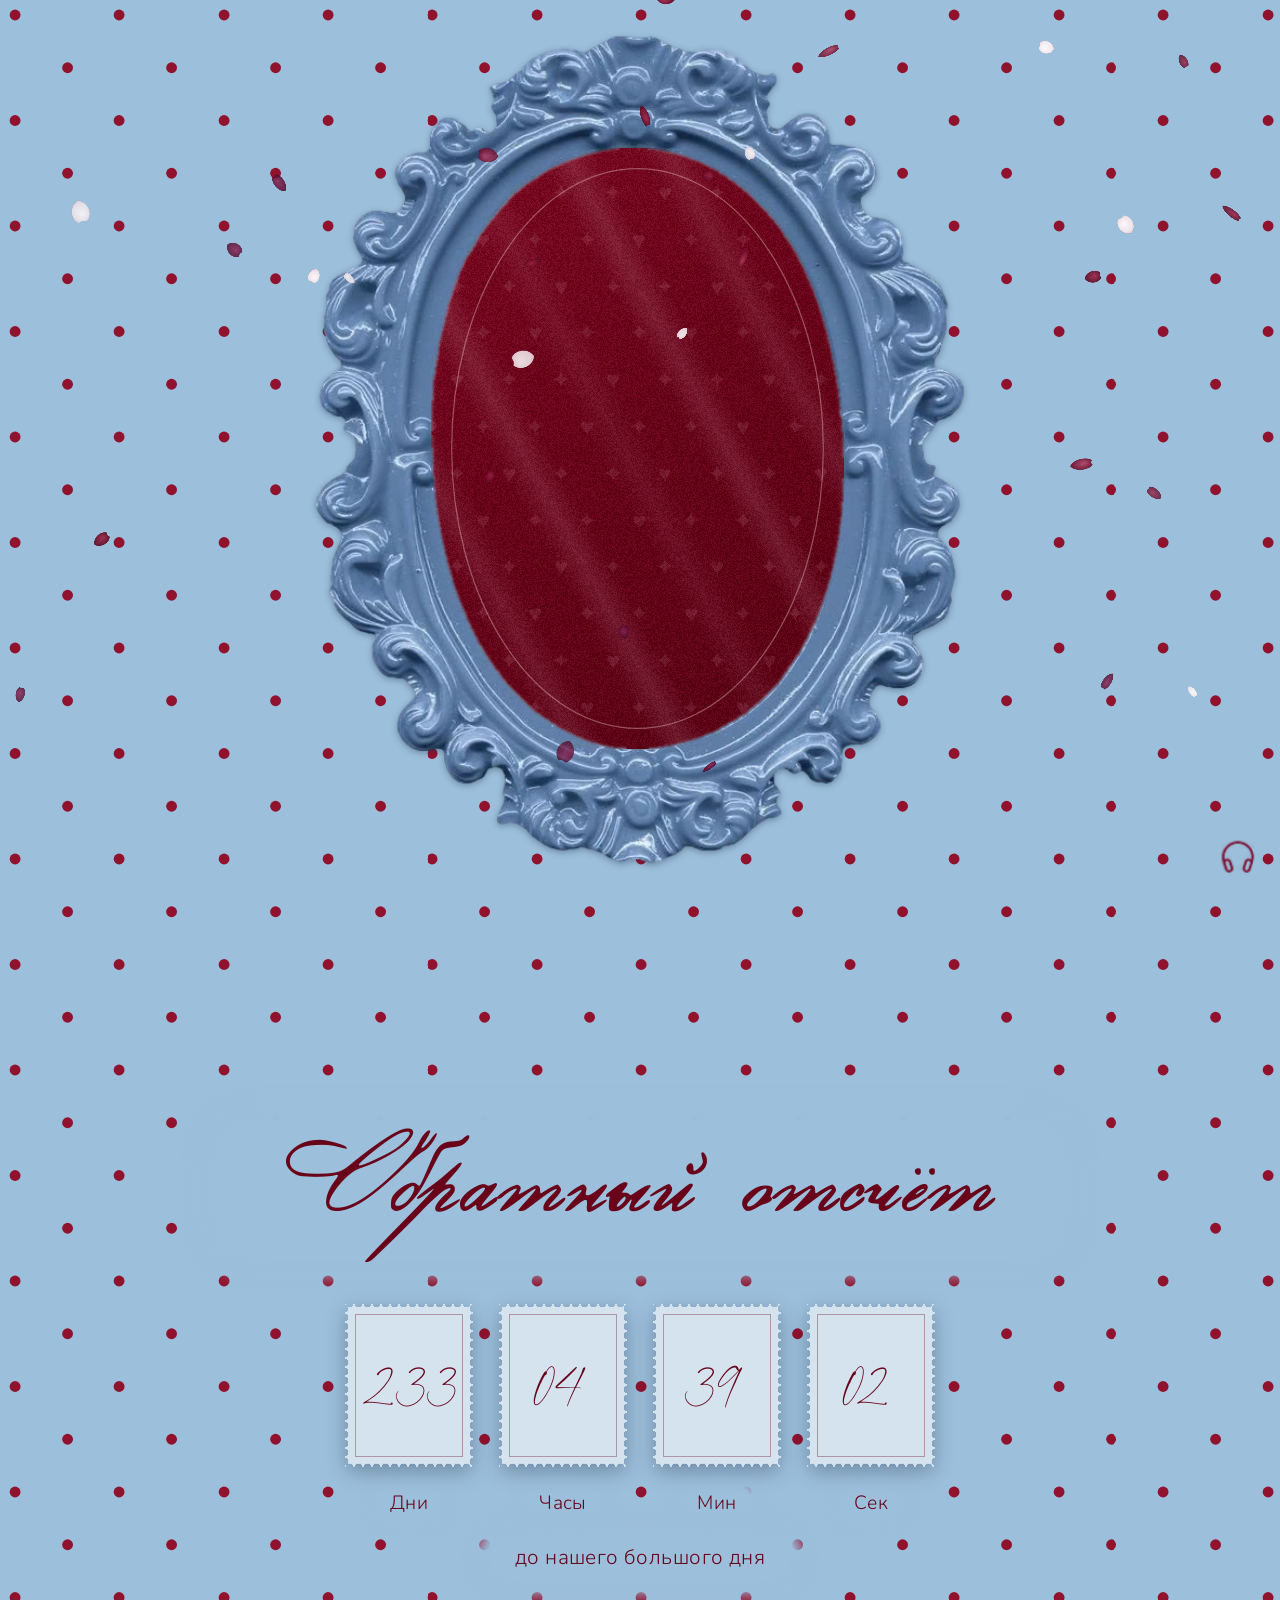
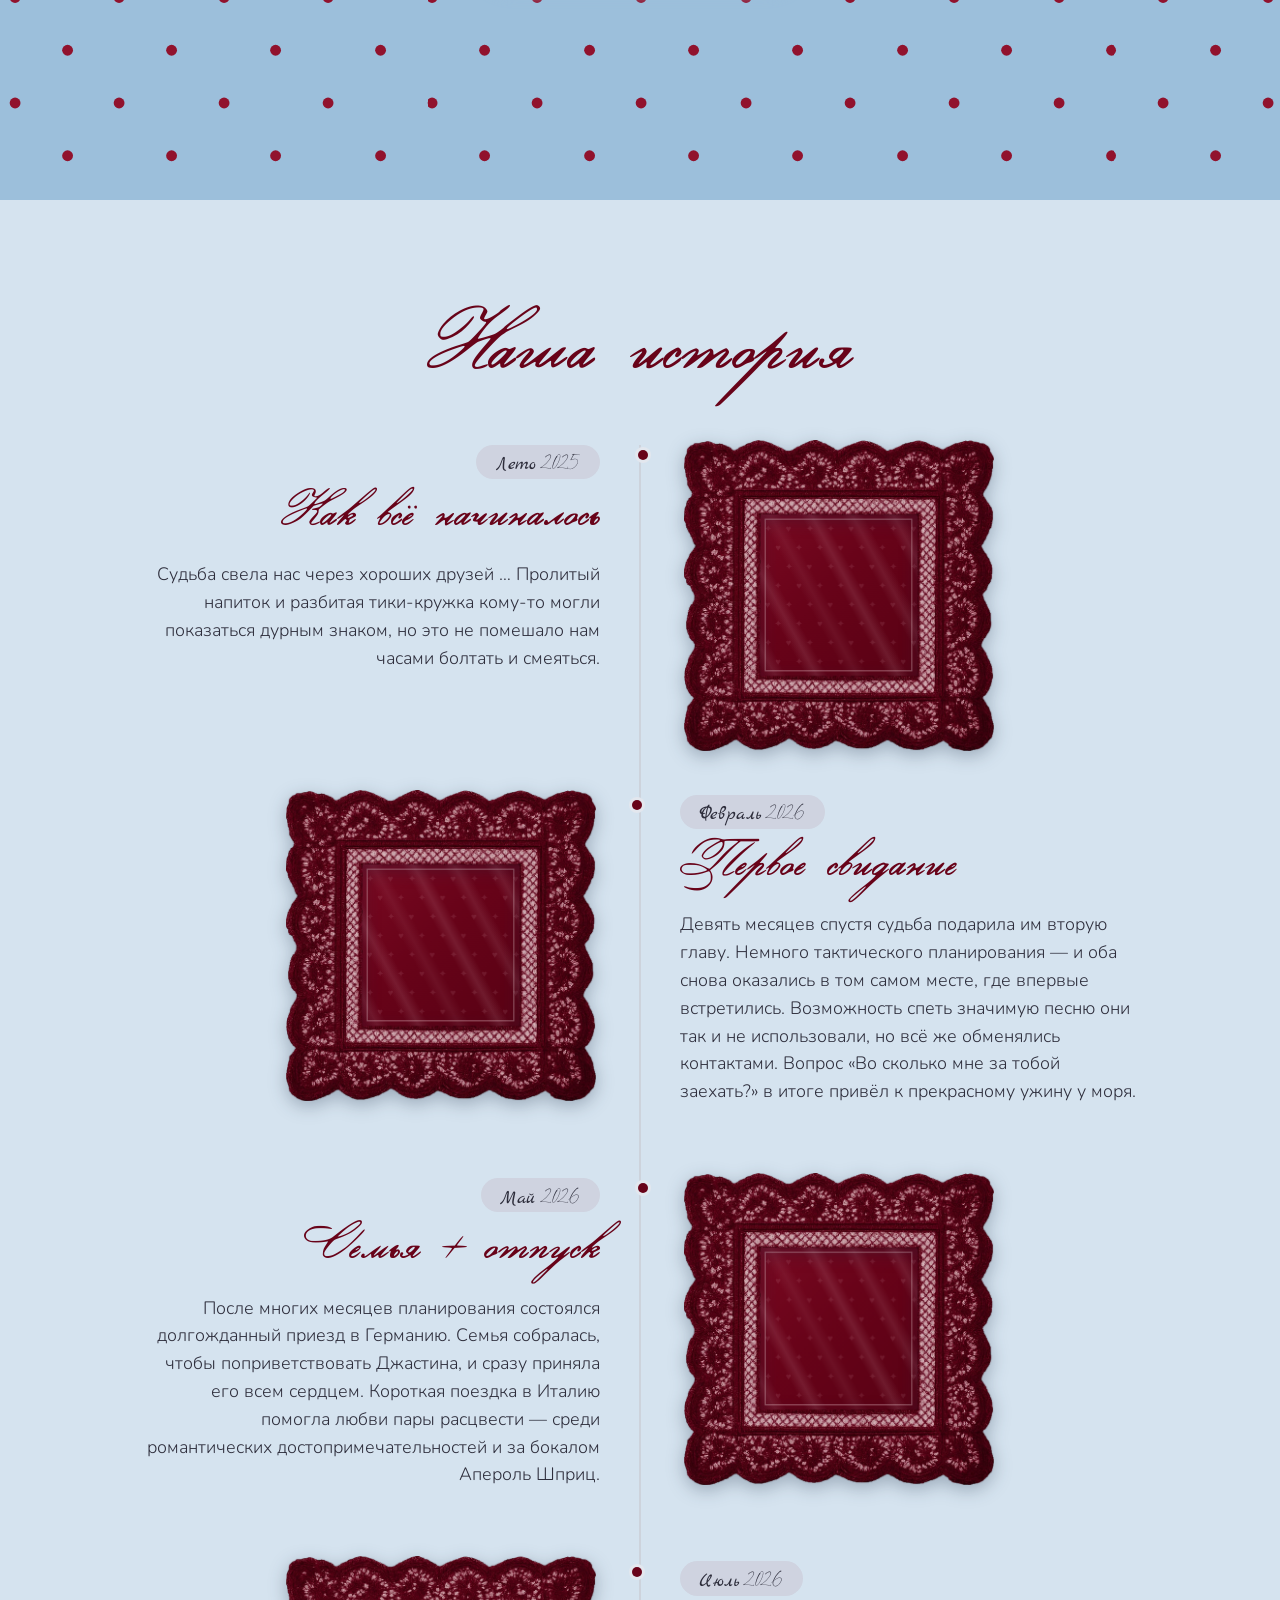
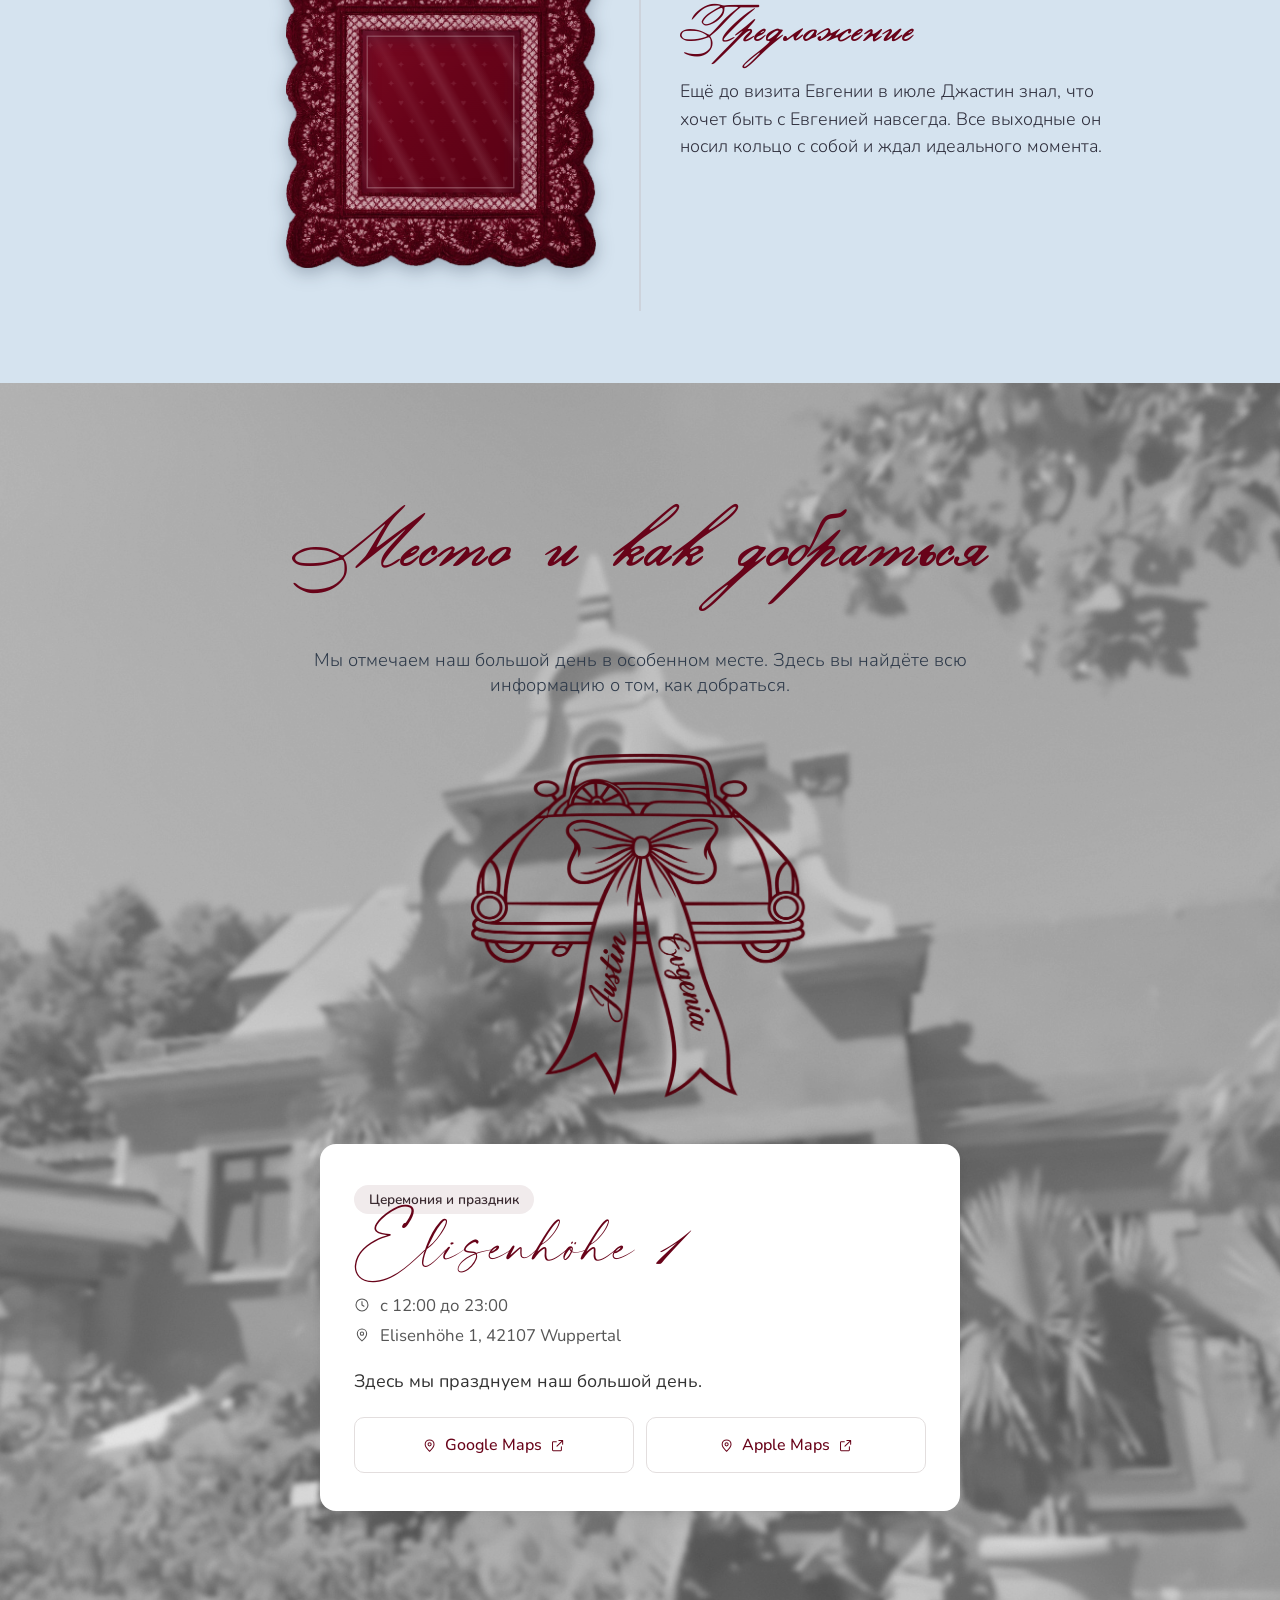
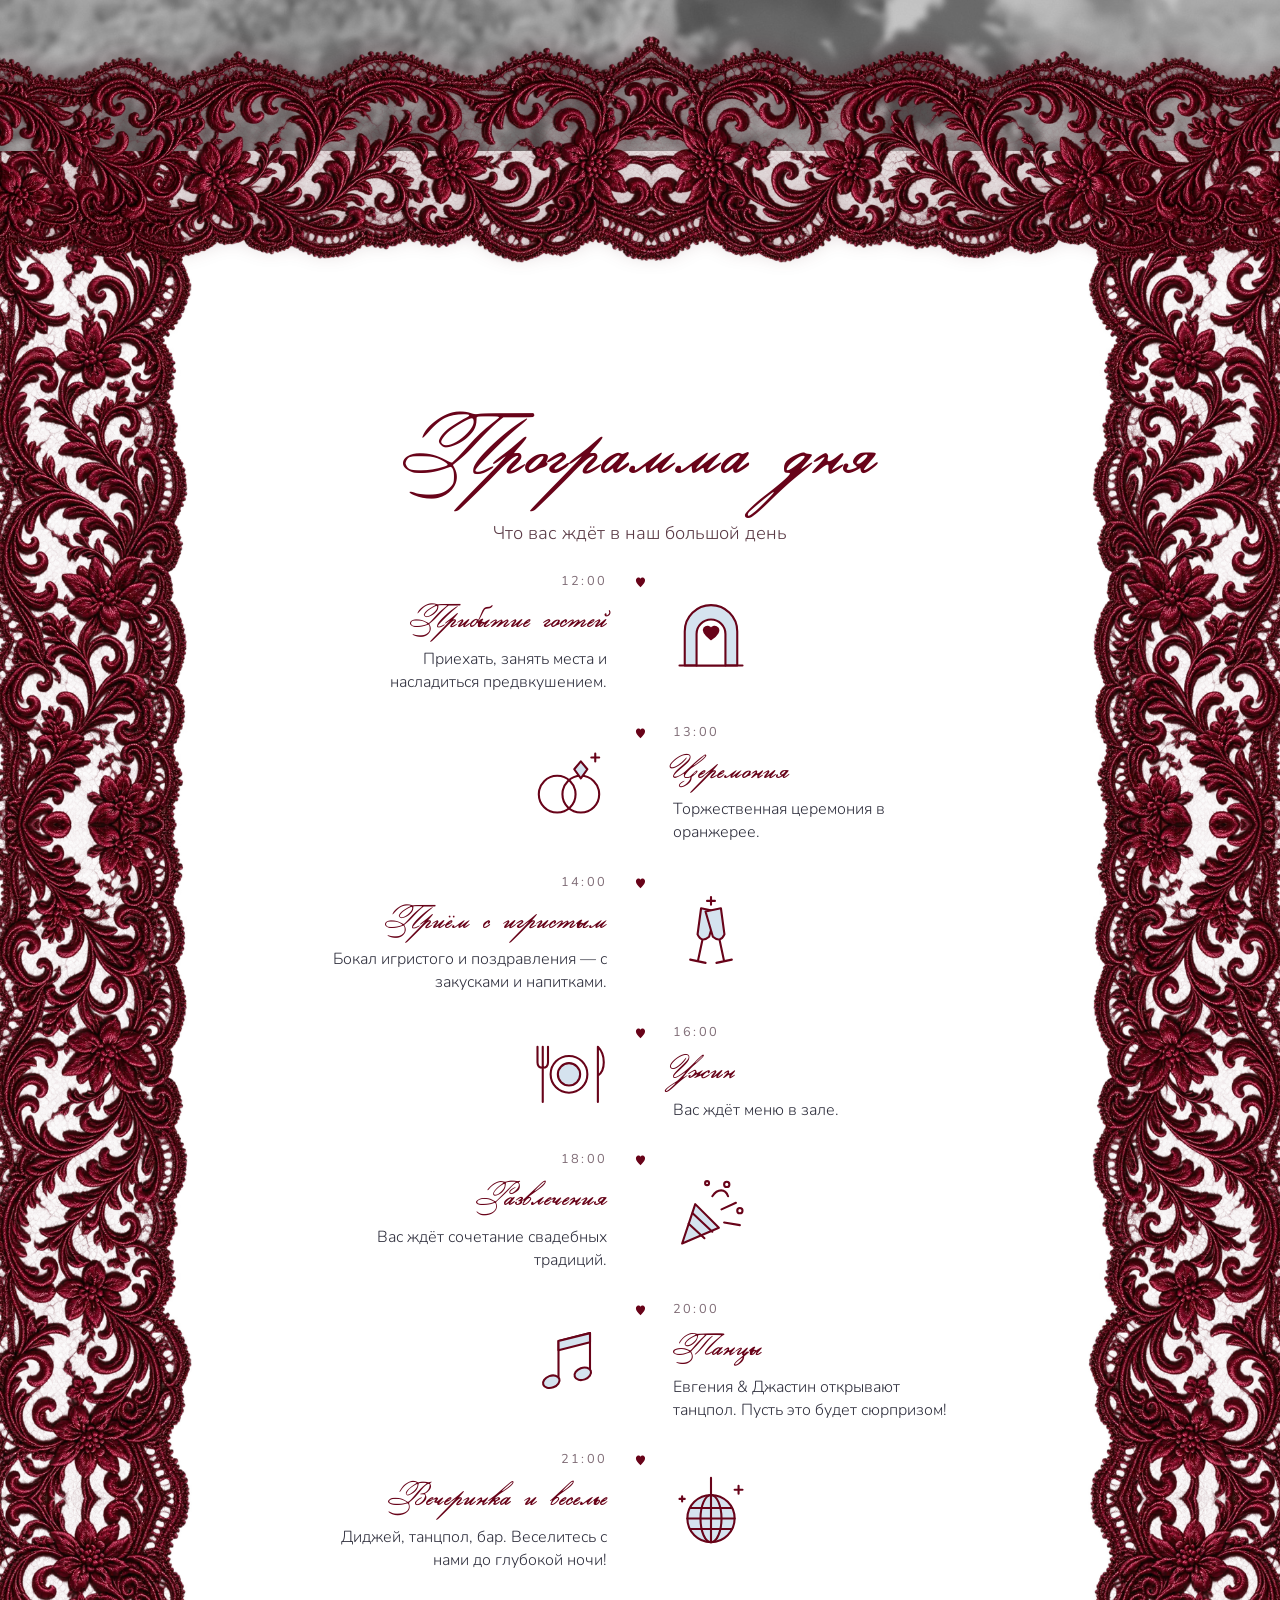
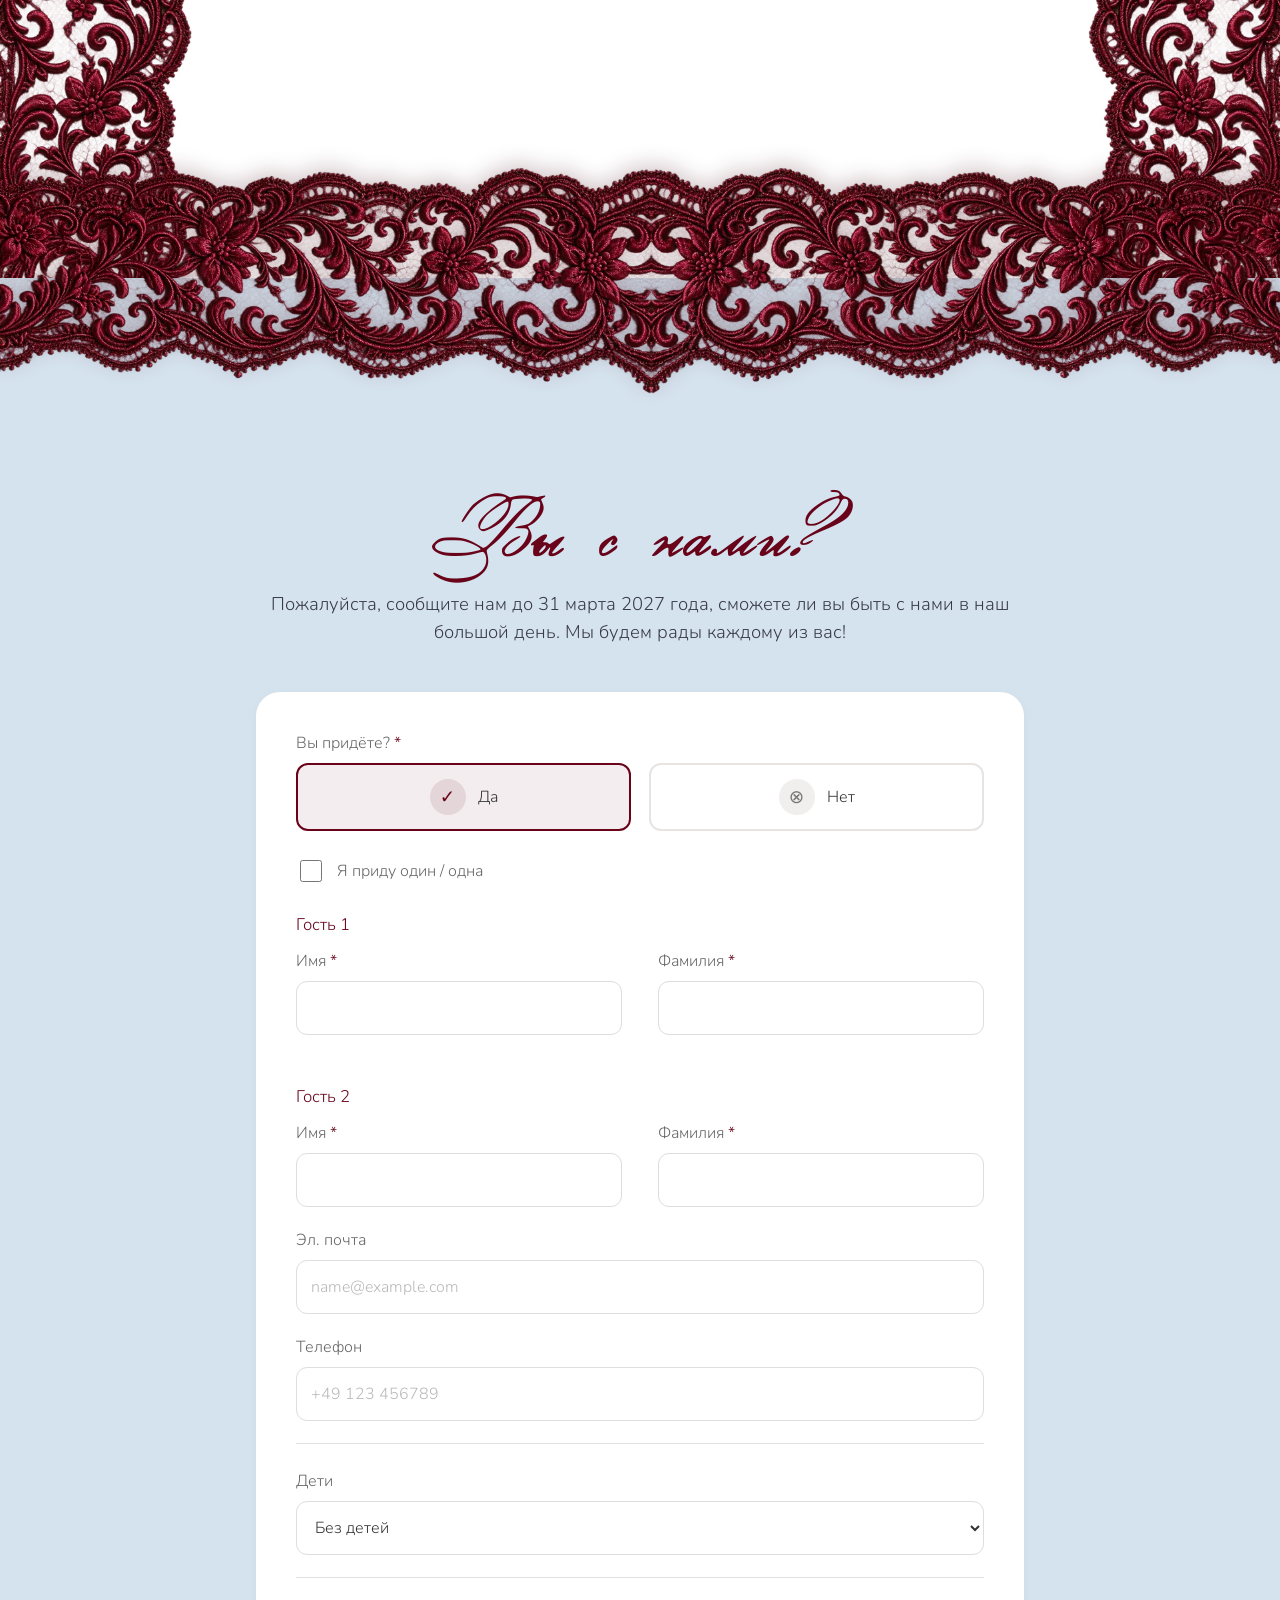
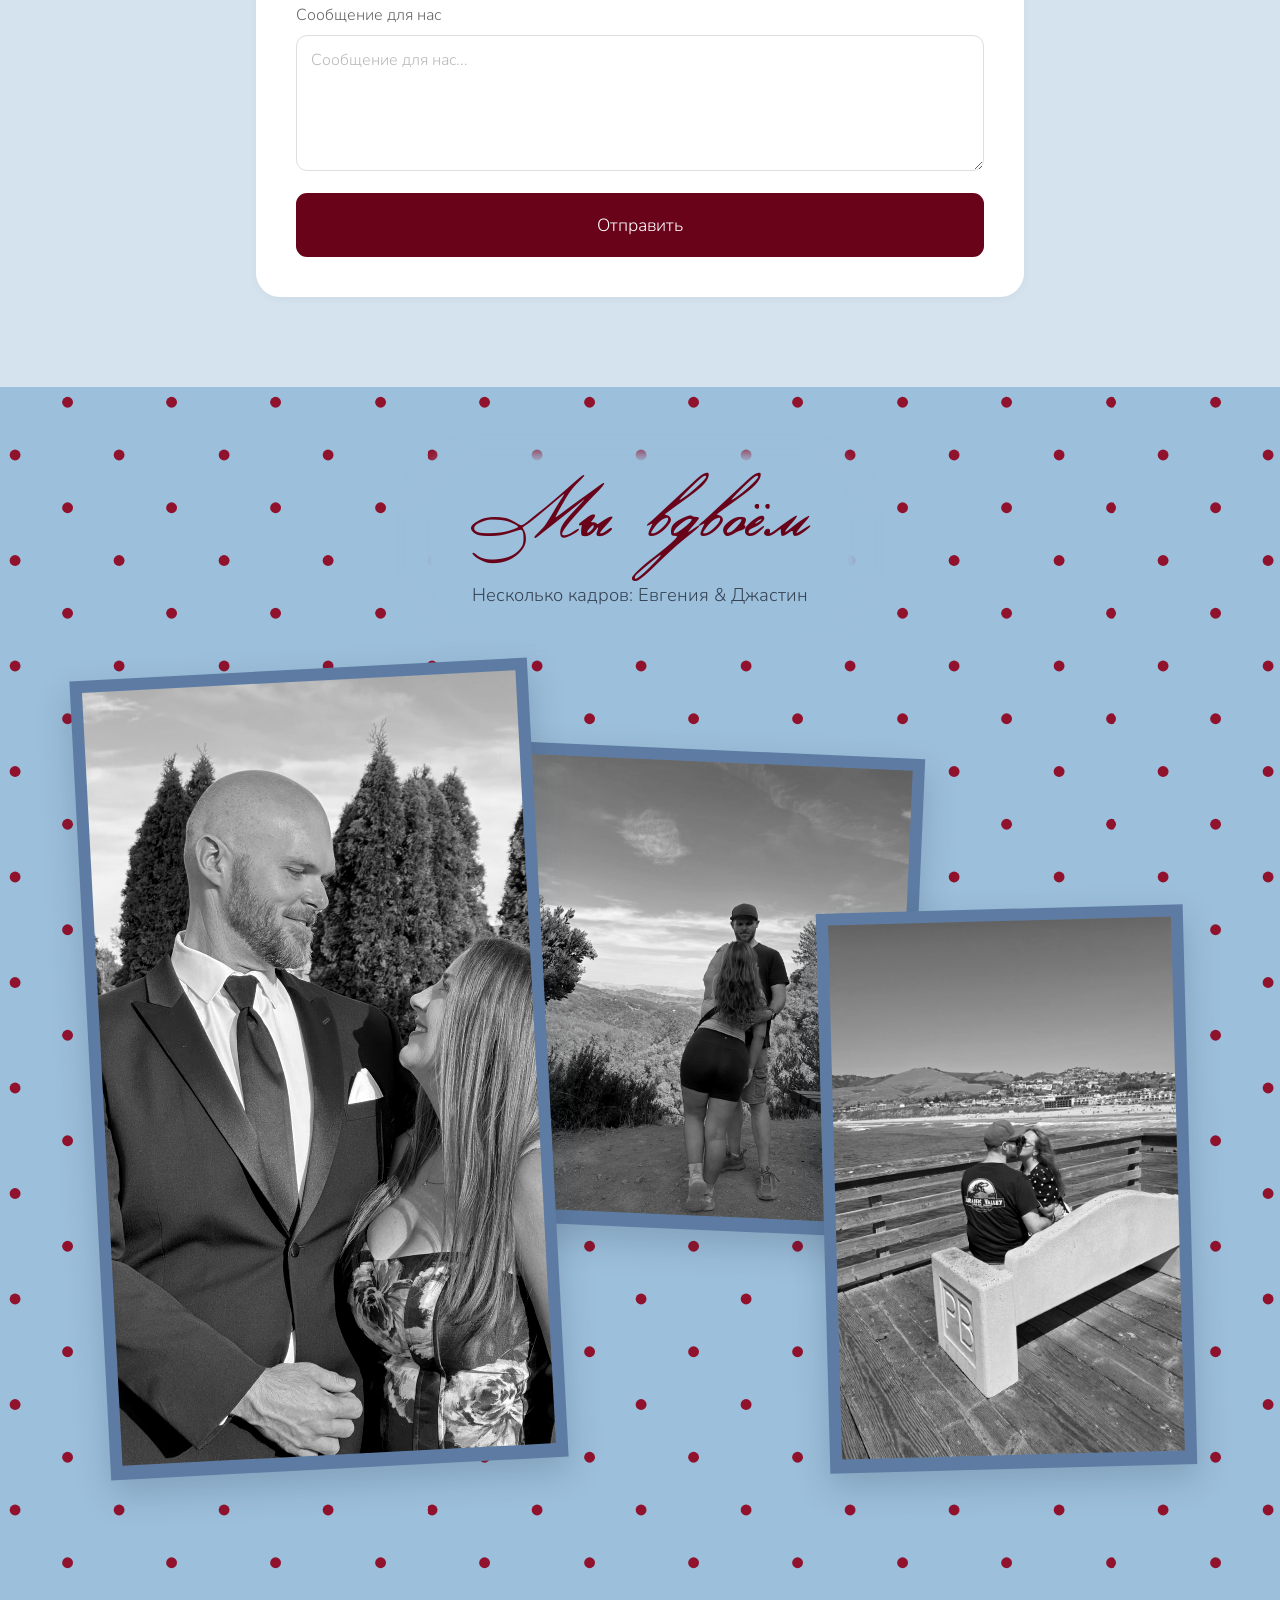
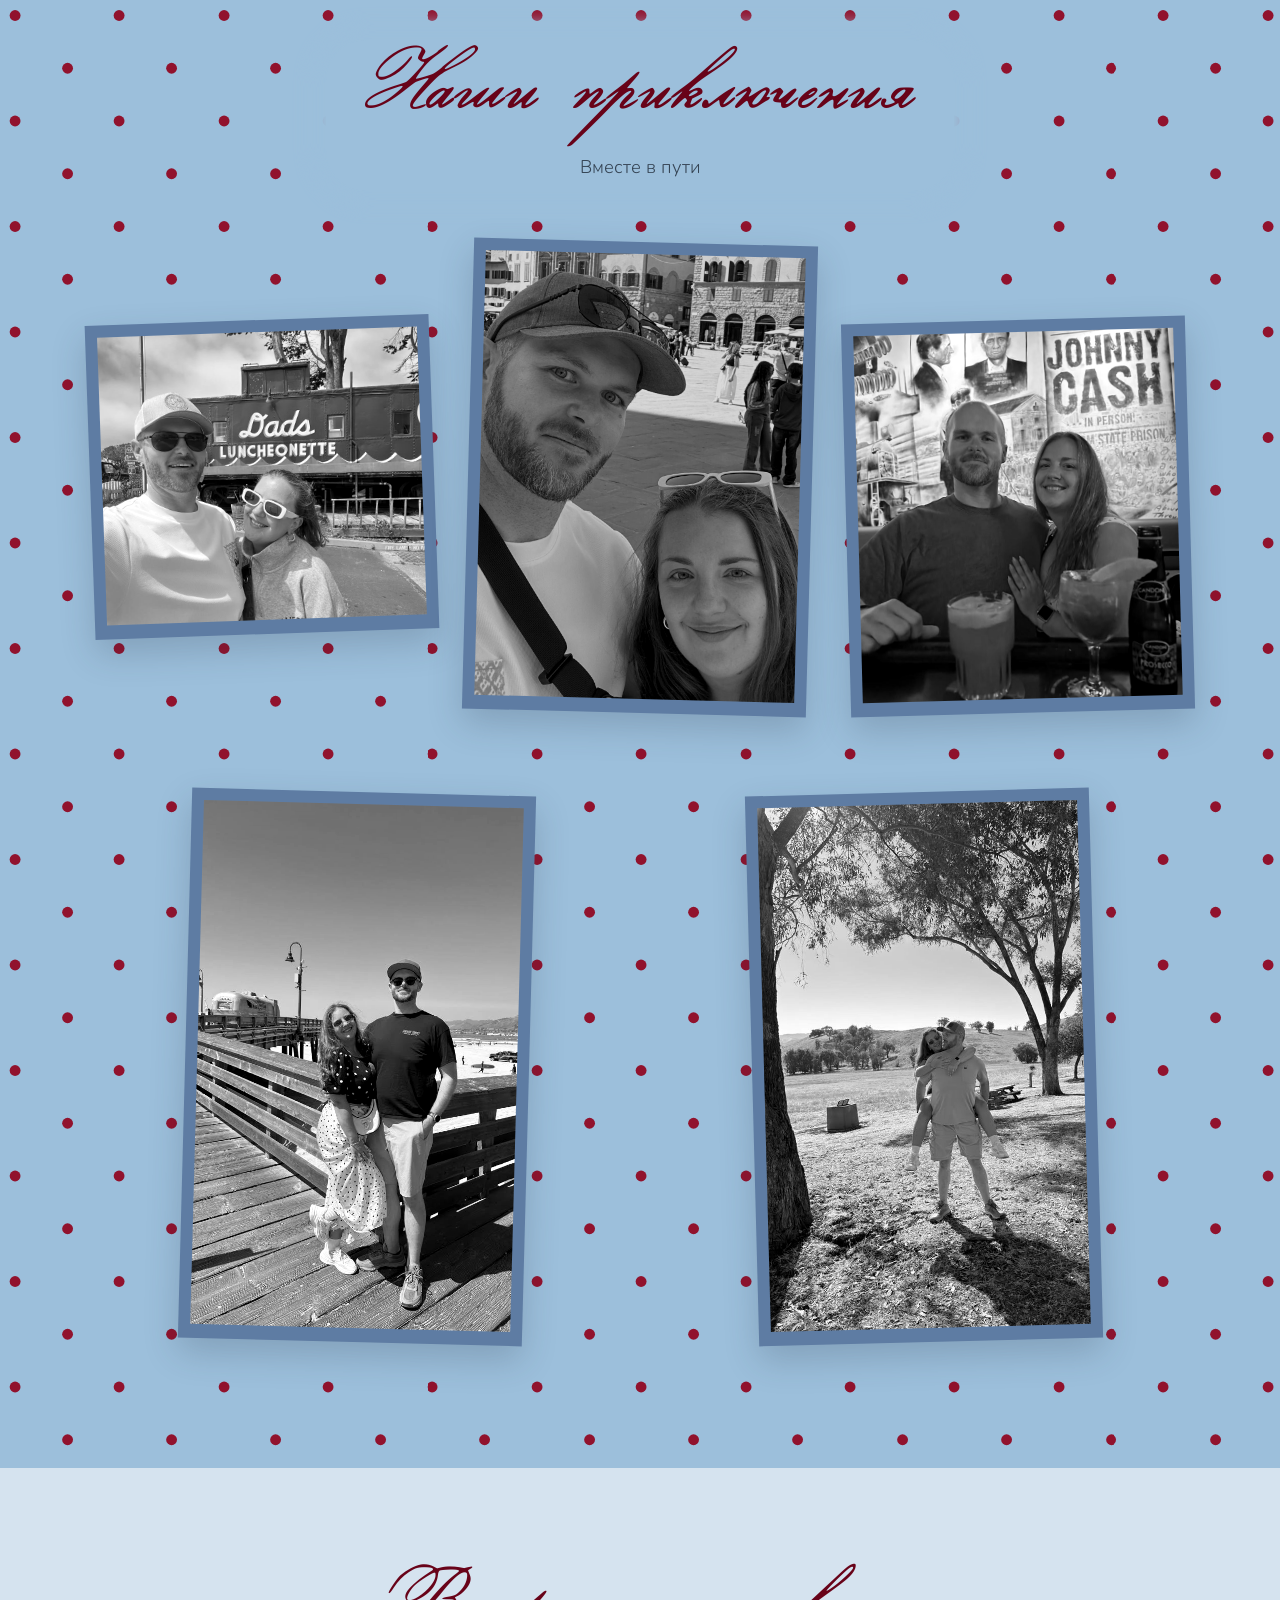
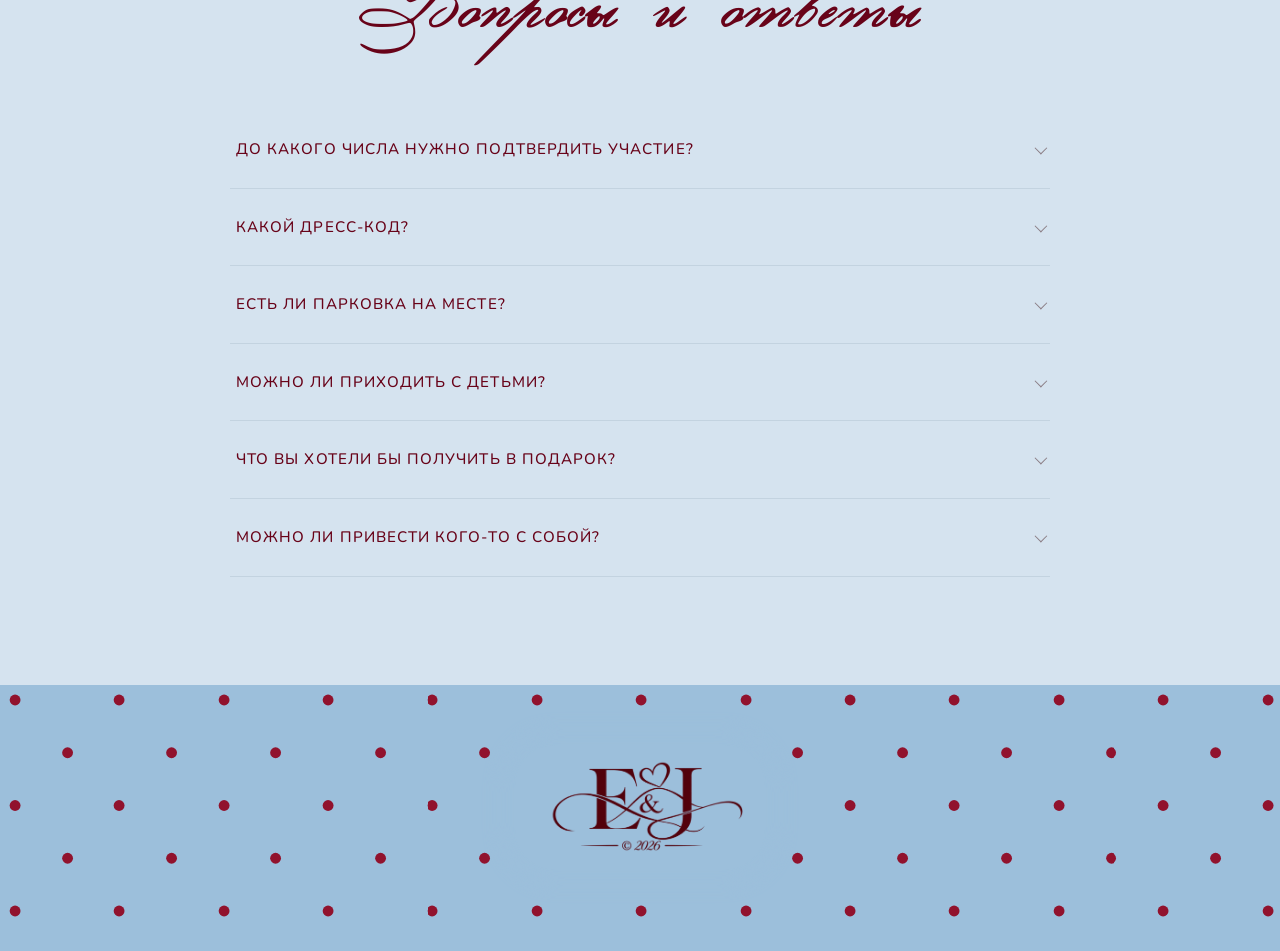
==== index.html @ bf23b2b7 "Add files via upload" ====
<!DOCTYPE html><html lang="ru" translate="no" class="notranslate"><head><meta charset="utf-8">
<meta name="google" content="notranslate"><meta name="viewport" content="width=device-width, initial-scale=1, viewport-fit=cover"><title>Евгения &amp; Джастин – Мы говорим «Да»!</title>

<style>
:root{--img:url(./assets/images/img-01.jpg);--pic:url(./assets/images/img-02.jpg);--wine:#680319;--ink:#6b3a4a;--bg:#f6edf0;color-scheme:light;box-sizing:border-box;padding-top:env(safe-area-inset-top,0px);padding-bottom:env(safe-area-inset-bottom,0px)}
html{scroll-behavior:smooth;scroll-padding-top:env(safe-area-inset-top,0px)}
*{box-sizing:border-box}body{margin:0;background:var(--bg);color:var(--ink);font-family:Nunito,system-ui,sans-serif;overflow-x:hidden}
body.lock{overflow:hidden}.script{font-family:"Marck Script",cursive;color:var(--wine)}
.hero{container-type:inline-size;--u:calc(100cqw/745);position:relative;width:100%;aspect-ratio:745/420;overflow:hidden;background:linear-gradient(rgba(244,232,237,.5),rgba(244,232,237,.5)),var(--pic) 0 0/100% 100%}
.stage2{position:absolute;inset:0}
.t{position:absolute;left:calc(47*var(--u));margin:0;line-height:1;white-space:nowrap;opacity:0;translate:0 12px;transition:opacity 1s var(--d,0s),translate 1s var(--d,0s)}
body.go .t{opacity:1;translate:0}
.e{top:calc(74.5*var(--u));font-size:calc(9*var(--u));letter-spacing:.2em;font-weight:500;color:#9b4a63}
.n{top:calc(97*var(--u));font:400 calc(39*var(--u))/1 "Marck Script",cursive;color:var(--wine)}
.g{top:calc(153*var(--u));font-size:calc(16*var(--u));font-weight:400;color:#7a5560}
.c{left:calc(39*var(--u));top:calc(200*var(--u));display:grid;grid-template-columns:repeat(3,calc(86*var(--u)));text-align:center}
.c b{display:block;font-size:calc(20*var(--u));font-weight:700;color:#680319}
.c small{display:block;margin-top:calc(4.5*var(--u));font-size:calc(6.2*var(--u));letter-spacing:.15em;text-transform:uppercase;color:#9a8088}
.dt{top:calc(257*var(--u));font-size:calc(12.5*var(--u));font-weight:500;color:#680319}
.v{top:calc(279.5*var(--u));font-size:calc(11*var(--u));font-weight:400;color:#8f7380}
.b{top:calc(310*var(--u));width:calc(133*var(--u));height:calc(38*var(--u));display:flex;align-items:center;justify-content:center;border:calc(1.3*var(--u)) solid var(--wine);border-radius:calc(6*var(--u));font-size:calc(11.5*var(--u));font-weight:500;color:var(--wine);text-decoration:none}.b:hover{background:var(--wine);color:#fff}
section{padding:12vh 7vw;text-align:center}section h2{font-size:2.6rem;margin:0 0 2rem}
.cards{display:grid;grid-template-columns:repeat(auto-fit,minmax(220px,1fr));gap:1.4rem;max-width:900px;margin:0 auto}
.card{background:#fff;border-radius:16px;padding:2rem 1.2rem;box-shadow:0 8px 30px rgba(104,3,25,.08)}.card small{letter-spacing:.2em;text-transform:uppercase;font-size:.7rem;color:var(--wine)}.card p{margin:.6em 0 0;font-size:1.25rem}.card a{color:var(--wine);font-size:.9rem}
.rv{opacity:1;translate:0 0;transition:opacity .6s ease,translate .6s ease}.rv.in{opacity:1;translate:0 0}
footer{padding:6vh 5vw;text-align:center;font-size:2rem}
@media(max-width:600px){.hero{container-type:normal;aspect-ratio:auto;background:var(--bg);min-height:100dvh;padding-top:46dvh}.hero::before{content:"";position:absolute;top:0;left:0;right:0;height:46dvh;background:linear-gradient(rgba(244,232,237,.5),rgba(244,232,237,.5)),var(--pic) 62% center/cover}
.stage2{position:relative;inset:auto;padding:3vh 7vw 8vh}.t{position:static;white-space:normal;margin:0 0 .7em}
.e{font-size:.75rem}.n{font-size:3rem}.g{font-size:1.2rem}.c{display:grid;grid-template-columns:repeat(3,5.5rem);margin:1.2rem 0 1.4rem}.c b{font-size:1.9rem}.c small{font-size:.6rem;margin-top:.3rem}
.dt{font-size:1.05rem}.v{font-size:.95rem}.b{display:inline-flex;width:auto;height:auto;padding:.9em 2.4em;font-size:1rem;margin-top:.8rem;border-width:1.5px;border-radius:8px}}
.story{background:#d5e3ef;padding:12vh 6vw 8vh;text-align:center}.story h2{font:400 clamp(2.6rem,5vw,3.6rem)/1.1 "Marck Script",cursive;color:var(--wine);margin:0}
.sub2{font-size:1.15rem;font-weight:300;margin:.8rem 0 4.5rem;color:#3a3a4a}
.tl{position:relative;max-width:1000px;margin:0 auto}.tl::before{content:"";position:absolute;left:50%;top:0;bottom:0;width:2px;background:#cdd3dc;translate:-50% 0}
.it{position:relative;width:50%;padding:0 40px 4.5rem 0;text-align:right}.it.r{margin-left:50%;padding:0 0 4.5rem 40px;text-align:left}
.it::after{content:"";position:absolute;top:.35rem;right:-8px;width:10px;height:10px;border-radius:50%;background:#680319;box-shadow:0 0 0 3px #e3e7ee}.it.r::after{right:auto;left:-8px}
.pill{display:inline-block;background:#cfd3e0;border-radius:99px;padding:.35em 1em;font-size:.75rem;font-weight:500;color:#2c2c3a}
.it h3{font:400 2.1rem/1.1 "Marck Script",cursive;color:var(--wine);margin:.6rem 0 .5rem}.it p{margin:0;font-size:1.12rem;font-weight:300;line-height:1.55;color:#2e2e3c}
footer{background:#d5e3ef;padding-top:2vh}
@media(max-width:700px){.tl::before{left:12px}.it,.it.r{width:100%;margin-left:0;padding:0 0 3rem 44px;text-align:left}.it::after,.it.r::after{left:7px;right:auto}}
.loc{background:#fff;position:relative;isolation:isolate;overflow:hidden;padding:12vh 6vw 10vh;text-align:center}.loc::before{content:"";position:absolute;inset:0;z-index:-1;background:url(./assets/images/img-03.jpg) center/cover no-repeat;opacity:.7;pointer-events:none}.loc h2{font:400 clamp(2.6rem,5vw,3.6rem)/1.1 "Marck Script",cursive;color:var(--wine);margin:0}
.sub3{font-size:1.15rem;font-weight:300;margin:.8rem auto 3.5rem;color:#2e3a4a;max-width:760px}
.lcard{max-width:640px;margin:0 auto;background:#fff;border-radius:16px;padding:34px 34px 56px;text-align:left;box-shadow:0 2px 10px rgba(0,0,0,.06)}.lcard img{display:block;width:100%;height:auto}
.lin{padding:0 30px}.tag{display:inline-block;margin-top:1.8rem;background:#f1ebec;border-radius:99px;padding:.4em 1.1em;font-size:.85rem;font-weight:600;color:#3a2a30}
.lcard h3{font:400 2.6rem/1.1 "Marck Script",cursive;color:var(--wine);margin:.8rem 0 1rem}
.row{display:flex;align-items:center;gap:.6rem;margin:.45rem 0;font-size:1.05rem;font-weight:400;color:#555}.lcard svg{width:.95em;height:.95em;flex:none;fill:none;stroke:currentColor;stroke-width:1.6;stroke-linecap:round;stroke-linejoin:round}
.desc{font-size:1.12rem;margin:1.4rem 0;color:#333}.dress{background:#eeecec;border-radius:10px;padding:1rem 1.2rem;font-size:1.05rem;color:#444}.dress b{color:#222}
.route{display:flex;align-items:center;justify-content:center;gap:.7rem;margin-top:1.5rem;padding:1.1rem;border:1px solid #e3dede;border-radius:10px;color:#680319;font-weight:500;font-size:1.1rem;text-decoration:none}.route:hover{background:#faf5f7}
footer{background:#93b8d9!important}
@media(max-width:600px){.lcard{padding:18px 18px 34px}.lin{padding:0 6px}.lcard h3{font-size:2.3rem}}

/* Tagesablauf: echte HTML-Zeitleiste statt Bild */
.schedule{background:#d5e3ef;padding:9vh 6vw 8vh;text-align:center}
.schedule h2{font:400 clamp(2.6rem,5vw,3.6rem)/1.1 "Marck Script",cursive;color:var(--wine);margin:0}
.schedule .sub2{font-size:1.15rem;font-weight:300;margin:.8rem 0 2.8rem;color:#7d6872}
.schedule-list{position:relative;max-width:450px;margin:0 auto;text-align:left}
.schedule-list::before{content:"";position:absolute;left:23px;top:12px;bottom:12px;width:1px;background:#edf2f6}
.schedule-item{position:relative;display:grid;grid-template-columns:47px minmax(0,1fr);column-gap:14px;align-items:start;margin:0 0 1.25rem}
.schedule-time{position:relative;z-index:1;display:block;width:47px;padding:.48rem .2rem;background:#680319;border-radius:99px;color:#fff;text-align:center;font-size:.68rem;font-weight:600;line-height:1.1}
.schedule-copy h3{font:400 1.7rem/1.08 "Marck Script",cursive;color:var(--wine);margin:.15rem 0 .15rem}
.schedule-copy p{margin:0;color:#806d77;font-size:.9rem;font-weight:300;line-height:1.45}
@media(max-width:600px){.schedule{padding:8vh 7vw}.schedule .sub2{margin-bottom:2.3rem}.schedule-item{grid-template-columns:45px minmax(0,1fr);column-gap:12px;margin-bottom:1.35rem}.schedule-list::before{left:22px}.schedule-time{width:45px;font-size:.66rem}.schedule-copy h3{font-size:1.55rem}.schedule-copy p{font-size:.86rem}}
</style><style>.schedule{padding:70px 20px 85px;background:#d6e5ef;text-align:center}.schedule h2{font:400 clamp(2rem,5vw,3rem) "Marck Script",cursive;color:#680319;margin:0}.schedule .sub2{margin:8px auto 28px;color:#7a5560}</style><style>
/* Tagesablauf-Typografie an "Unsere Geschichte" und "Location & Anfahrt" angeglichen */
.schedule h2 {
  font:400 clamp(2.6rem, 5vw, 3.6rem)/1.1 "Marck Script", cursive;
  color: var(--wine);
  margin: 0;
}
.schedule .sub2 {
  font-size: 1.15rem;
  font-weight: 300;
  margin: .8rem auto 3.5rem;
  color: #3a3a4a;
}
.schedule-list {
  max-width: 640px;
}
.schedule .schedule-copy h3 {
  font:400 2.1rem/1.1 "Marck Script", cursive;
  color: var(--wine);
  margin: .15rem 0 .35rem;
}
.schedule .schedule-copy p {
  margin: 0;
  color: #2e2e3c;
  font-size: 1.12rem;
  font-weight: 300;
  line-height: 1.55;
}
.schedule .schedule-time {
  font-size: .75rem;
}
</style>
<style id="rsvp-styles">
.rsvp-section{background:#d5e3ef;padding:9vh 6vw 10vh;text-align:center}
.rsvp-section h2{font:400 clamp(2.6rem,5vw,3.6rem)/1.1 "Marck Script",cursive;color:var(--wine);margin:0}
.rsvp-intro{max-width:760px;margin:.8rem auto 2.8rem;color:#3a3a4a;font-size:1.15rem;font-weight:300;line-height:1.55}
.rsvp-card{max-width:768px;margin:0 auto;background:#fff;border-radius:24px;padding:40px;text-align:left;box-shadow:0 2px 10px rgba(0,0,0,.04);color:#666}
.rsvp-label{display:block;margin:0 0 9px;font-size:1rem;font-weight:600;color:#666}
.rsvp-required{color:var(--wine)}
.rsvp-choice-row{display:grid;grid-template-columns:1fr 1fr;gap:18px;margin:0 0 26px}
.rsvp-choice{position:relative;display:flex;align-items:center;justify-content:center;gap:12px;min-height:68px;padding:14px;border:2px solid #e7e4e2;border-radius:12px;background:#fff;color:#333;cursor:pointer;font-weight:500;transition:.2s}
.rsvp-choice input{position:absolute;opacity:0;inset:0;width:100%;height:100%;cursor:pointer}
.rsvp-choice .rsvp-choice-icon{display:grid;place-items:center;width:36px;height:36px;border-radius:50%;background:#f0efed;color:#777;font-size:1.15rem}
.rsvp-choice:has(input:checked){border-color:#680319;background:#f4edef}
.rsvp-choice:has(input:checked) .rsvp-choice-icon{background:#e4d5d8;color:#680319}
.rsvp-choice input:focus-visible + span{outline:2px solid #680319;outline-offset:4px}
.rsvp-check{display:flex;align-items:center;gap:12px;margin:0 0 28px;font-weight:600;color:#666;cursor:pointer}
.rsvp-check input{width:22px;height:22px;accent-color:#680319}
.rsvp-person-title{margin:28px 0 14px;color:#680319;font-weight:600;font-size:1.05rem}
.rsvp-grid{display:grid;grid-template-columns:1fr 1fr;gap:18px 36px}
.rsvp-field{min-width:0;margin:0 0 22px}
.rsvp-field input,.rsvp-field select,.rsvp-field textarea{display:block;width:100%;min-height:54px;padding:13px 14px;border:1px solid #dedede;border-radius:11px;background:#fff;color:#333;font:400 1rem Nunito,system-ui,sans-serif;outline:none;transition:border-color .15s,box-shadow .15s}
.rsvp-field input::placeholder,.rsvp-field textarea::placeholder{color:#b9b9b9}
.rsvp-field input:focus,.rsvp-field select:focus,.rsvp-field textarea:focus{border-color:#680319;box-shadow:0 0 0 3px rgba(104,3,25,.1)}
.rsvp-field textarea{min-height:136px;resize:vertical}
.rsvp-full{grid-column:1/-1}
.rsvp-divider{border:0;border-top:1px solid #e4e0de;margin:10px 0 26px}
.rsvp-submit{display:block;width:100%;min-height:64px;padding:16px 20px;border:0;border-radius:11px;background:#680319;color:#fff;font:600 1.1rem Nunito,system-ui,sans-serif;cursor:pointer;transition:background .2s,transform .2s}
.rsvp-submit:hover{background:#680319;transform:translateY(-1px)}
.rsvp-note{margin:14px 0 0;color:#8a7d80;font-size:.83rem;line-height:1.5;text-align:center}
.rsvp-hidden{display:none!important}
@media(max-width:650px){.rsvp-section{padding:8vh 5vw}.rsvp-intro{font-size:1rem;margin-bottom:2rem}.rsvp-card{padding:25px 20px;border-radius:18px}.rsvp-choice-row{gap:10px}.rsvp-choice{min-height:60px;padding:10px 6px;gap:7px}.rsvp-choice .rsvp-choice-icon{width:30px;height:30px}.rsvp-grid{grid-template-columns:1fr;gap:0}.rsvp-full{grid-column:auto}.rsvp-submit{font-size:1rem}}
</style>
<style id="wedding-collage-style">
.collage-section{background:#93b8d9;padding:9vh 6vw 10vh;text-align:center;overflow:hidden}
.collage-section h2{font:400 clamp(2.6rem,5vw,3.6rem)/1.1 "Marck Script",cursive;color:var(--wine);margin:0}
.collage-subtitle{font-size:1.15rem;font-weight:300;margin:.8rem 0 3.2rem;color:#354454}
.collage{position:relative;display:grid;grid-template-columns:repeat(12,1fr);grid-template-rows:repeat(10,minmax(0,1fr));max-width:1100px;aspect-ratio:11/8;margin:0 auto}
.collage figure{margin:0;padding:12px 12px 14px;background:#fff;box-shadow:0 14px 34px rgba(40,55,75,.22);transition:transform .45s ease,box-shadow .45s ease}
.collage img{display:block;width:100%;height:100%;object-fit:cover;filter:grayscale(1) contrast(1.06);transition:filter .6s ease}
.collage figure:hover{z-index:5;transform:rotate(0) scale(1.03);box-shadow:0 20px 44px rgba(40,55,75,.3)}
.collage figure:hover img{filter:grayscale(0)}
.collage .p1{grid-column:1/6;grid-row:1/11;transform:rotate(-3deg);z-index:2}
.collage .p2{grid-column:5/10;grid-row:2/8;transform:rotate(2.5deg);z-index:1}
.collage .p3{grid-column:9/13;grid-row:4/11;transform:rotate(-1.5deg);z-index:3}
.collage .p1 img{object-position:50% 35%}
.collage .p3 img{object-position:50% 40%}
@media(max-width:700px){.collage-section{padding:8vh 6vw}.collage-subtitle{margin-bottom:2.2rem}.collage{display:grid;grid-template-columns:1fr 1fr;grid-template-rows:none;aspect-ratio:auto;gap:14px}.collage figure{padding:7px 7px 9px}.collage .p1,.collage .p2,.collage .p3{grid-column:auto;grid-row:auto}.collage .p1{grid-column:1/3;aspect-ratio:1/1;transform:rotate(-1.5deg)}.collage .p2,.collage .p3{aspect-ratio:3/4}.collage .p2{transform:rotate(1.5deg)}.collage .p3{transform:rotate(-1deg)}}
.collage-five{grid-template-rows:repeat(14,minmax(0,1fr));aspect-ratio:1/1;gap:0 34px}
.collage .q1{grid-column:1/5;grid-row:2/6;transform:rotate(-2deg)}
.collage .q2{grid-column:5/9;grid-row:1/7;transform:rotate(1.5deg)}
.collage .q3{grid-column:9/13;grid-row:2/8;transform:rotate(-1.5deg)}
.collage .q4{grid-column:2/6;grid-row:8/15;transform:rotate(1.5deg)}
.collage .q5{grid-column:8/12;grid-row:8/15;transform:rotate(-1.5deg)}
.collage .q2 img{object-position:50% 30%}
.collage .q4 img{object-position:50% 55%}
.collage .q5 img{object-position:40% 60%}
@media(max-width:700px){.collage-five{grid-template-rows:none;aspect-ratio:auto}.collage .q1,.collage .q2,.collage .q3,.collage .q4,.collage .q5{grid-column:auto;grid-row:auto;aspect-ratio:3/4}.collage .q1{grid-column:1/3;aspect-ratio:4/3;transform:rotate(-1.5deg)}.collage-five{gap:18px}.collage .q2,.collage .q5{transform:rotate(1.5deg)}.collage .q3,.collage .q4{transform:rotate(-1deg)}}
.footer-love{display:block;margin-top:.35rem;font-size:.6em;opacity:.85}
</style>
<style>
.cv{--cw:min(100vw,calc(100dvh*384/537));--u:calc(var(--cw)/384);position:relative;min-height:100vh;min-height:100dvh;display:flex;align-items:center;justify-content:center;overflow:hidden;background-color:#bacbe0;background-image:linear-gradient(90deg,transparent 0 89%,rgba(222,232,244,.95) 89% 99%,transparent 99%);background-size:calc(var(--cw)/10) 100%;background-position:calc((100vw - var(--cw))/2) 0;background-repeat:repeat-x}
.cv-card{position:relative;width:var(--cw);aspect-ratio:384/537;flex:none}
.cv-card img{position:absolute;inset:0;width:100%;height:100%;display:block;-webkit-mask-image:linear-gradient(90deg,transparent 0,#000 1.6%,#000 98%,transparent 100%);mask-image:linear-gradient(90deg,transparent 0,#000 1.6%,#000 98%,transparent 100%)}
.cv-ov{position:absolute;inset:0;text-align:center}
.cv-t{position:absolute;left:0;right:0;margin:0;line-height:1;white-space:nowrap;opacity:0;translate:0 8px;transition:opacity 1s var(--d,0s),translate 1s var(--d,0s)}
body.go .cv-t{opacity:1;translate:0}
.cv-e{left:calc(90*var(--u));right:auto;width:calc(150*var(--u));top:calc(104*var(--u));font-size:calc(8.5*var(--u));letter-spacing:.2em;font-weight:500;color:#9b4a63;--d:.1s}
.cv-n{left:calc(90*var(--u));right:auto;width:calc(150*var(--u));top:calc(124*var(--u));font:400 calc(38*var(--u))/1.05 "Marck Script",cursive;color:var(--wine);--d:.2s}
.cv-n span{font-size:.6em;color:#9b4a63}
.cv-g{top:calc(292*var(--u));font-size:calc(11*var(--u));color:#7a5560;--d:.35s}
.cv-c{top:calc(310*var(--u));display:flex;justify-content:center;--d:.5s}
.cv-c div{width:calc(64*var(--u));text-align:center}
.cv-c b{display:block;font-size:calc(19*var(--u));font-weight:700;color:#680319}
.cv-c small{display:block;margin-top:calc(4*var(--u));font-size:calc(6*var(--u));letter-spacing:.15em;text-transform:uppercase;color:#9a8088}
.cv-dt{top:calc(334*var(--u));font-size:calc(13*var(--u));font-weight:500;color:#680319;--d:.65s}
.cv-v{top:calc(356*var(--u));font-size:calc(10*var(--u));color:#8f7380;--d:.75s}
.cv-b{left:50%;right:auto;translate:-50% 8px;top:calc(386*var(--u));padding:calc(8*var(--u)) calc(20*var(--u));border:calc(1.2*var(--u)) solid var(--wine);border-radius:calc(6*var(--u));font-size:calc(10.5*var(--u));font-weight:500;color:var(--wine);text-decoration:none;--d:.9s}
body.go .cv-b{translate:-50% 0}
.cv-b:hover{background:var(--wine);color:#fff}
@media(min-width:900px) and (min-aspect-ratio:1/1){.cv{--cw:min(62vw,calc(100dvh*384/537))}}
</style>
<style id="cv-photo">
.cv-pol{position:absolute;left:calc(295.7*var(--u));top:calc(200*var(--u));width:calc(118*var(--u));height:calc(107*var(--u));padding:calc(6*var(--u));background:#fff;box-shadow:0 calc(1.5*var(--u)) calc(5*var(--u)) rgba(60,40,50,.28);transform:translate(-50%,-50%) rotate(-20.7deg)}
.cv-card .cv-ph{position:static;inset:auto;display:block;width:100%;height:100%;object-fit:cover;-webkit-mask-image:none;mask-image:none;max-width:none}
.cv-tape{position:absolute;left:30%;top:calc(-9*var(--u));width:calc(10*var(--u));height:calc(25*var(--u));transform:translateX(-50%) rotate(7deg);background:rgba(226,226,213,.82);box-shadow:0 0 calc(1*var(--u)) rgba(0,0,0,.14)}
</style>
<style id="petal-css">#petals{position:fixed;left:0;top:0;width:100vw;height:100vh;height:100dvh;pointer-events:none;z-index:40}</style>
<style id="cv-wide">
@media(min-width:900px) and (min-aspect-ratio:1/1){
.cv{--cw:min(94vw,calc(100dvh*692/537));--u:calc(var(--cw)/692);background-size:calc(var(--cw)/18) 100%}
.cv-card{aspect-ratio:692/537}
.cv-card picture{display:contents}
.cv-pol{left:calc(603.7*var(--u));top:calc(200*var(--u))}
.cv-e{left:calc(66*var(--u));width:calc(548*var(--u));top:calc(96*var(--u));font-size:calc(10*var(--u))}
.cv-n{left:calc(66*var(--u));width:calc(548*var(--u));top:calc(120*var(--u));font-size:calc(50*var(--u));line-height:1.1}
.cv-n br{display:none}
.cv-n span{display:inline-block;margin:0 .22em;font-size:.62em;vertical-align:.12em}
.cv-g{left:calc(70*var(--u));width:calc(552*var(--u));right:auto;top:calc(240*var(--u));font-size:calc(14*var(--u))}
.cv-c{top:calc(258*var(--u))}
.cv-c div{width:calc(84*var(--u))}
.cv-c b{font-size:calc(27*var(--u))}
.cv-c small{font-size:calc(7.5*var(--u));margin-top:calc(5*var(--u))}
.cv-dt{top:calc(296*var(--u));font-size:calc(18*var(--u))}
.cv-v{top:calc(326*var(--u));font-size:calc(13*var(--u))}
.cv-b{top:calc(366*var(--u));padding:calc(10*var(--u)) calc(28*var(--u));font-size:calc(13*var(--u));border-width:calc(1.4*var(--u));border-radius:calc(7*var(--u))}
}
</style>

<style id="cd-css">
.cd{position:relative;overflow:hidden;isolation:isolate;display:flex;align-items:center;justify-content:center;padding:6vh 4vw;min-height:100vh;min-height:100dvh;background:#ffffff;text-align:center}
.cd-wrap{position:relative;width:min(92vw,560px,calc(88dvh*628/800));aspect-ratio:628/800;flex:none}
.cd-ramen{position:absolute;inset:0;width:100%;height:100%;display:block;filter:drop-shadow(0 10px 18px rgba(60,30,40,.22))}
.cd-frame{position:absolute;left:28%;top:23.8%;width:44%;height:52%;container-type:inline-size;display:flex;flex-direction:column;align-items:center;justify-content:center;font-family:"Cormorant Garamond",Georgia,"Times New Roman",serif;color:#680319}
.cd-title{margin:0 0 8cqw;font:600 15cqw/1 "Cormorant Garamond",Georgia,serif;letter-spacing:.01em;color:#680319}
.cd-row{display:grid;grid-template-columns:repeat(2,1fr);gap:8cqw 10cqw;justify-items:center}
.cd-row div{text-align:center;min-width:26cqw}
.cd-row b{display:block;font:600 21cqw/1 "Cormorant Garamond",Georgia,serif;color:#680319;font-variant-numeric:lining-nums tabular-nums}
.cd-row span{display:block;margin-top:2cqw;font:700 clamp(9px,4.6cqw,17px)/1 "Cormorant Garamond",Georgia,serif;letter-spacing:.08em;text-transform:uppercase;color:#680319}
</style>
<style id="scratch-css">
.cv-tape{z-index:3}
.cv-scratch{position:absolute;inset:calc(var(--pp)*1);width:calc(100% - 2*var(--pp));height:calc(100% - 2*var(--pp));z-index:2;display:block;touch-action:none;cursor:grab;-webkit-user-select:none;user-select:none;-webkit-touch-callout:none;-webkit-tap-highlight-color:transparent;transition:opacity 1s ease;outline:none}
.cv-scratch:active{cursor:grabbing}
.cv-scratch.done{opacity:0;pointer-events:none}
.cv-scratch:focus-visible{outline:2px solid #fff;outline-offset:-4px}
html.no-sel,html.no-sel *{-webkit-user-select:none!important;user-select:none!important}
.cv-pol.wait{animation:polGlow 2.6s ease-in-out infinite}
@keyframes polGlow{0%,100%{box-shadow:0 calc(1.5*var(--u)) calc(5*var(--u)) rgba(60,40,50,.28),0 0 0 rgba(104,3,25,0)}50%{box-shadow:0 calc(1.5*var(--u)) calc(5*var(--u)) rgba(60,40,50,.28),0 0 calc(14*var(--u)) rgba(104,3,25,.55)}}
.cv-pol.pop{animation:polPop .7s ease-out}
@keyframes polPop{0%{scale:1}40%{scale:1.06}100%{scale:1}}

/* Layout: großes Foto, Text überlagert nichts */
.cv-pol{--pp:calc(7*var(--u));width:calc(178*var(--u));height:calc(162*var(--u));padding:var(--pp);left:calc(192*var(--u));top:calc(148*var(--u));transform:translate(-50%,-50%) rotate(-6deg)}
.cv-e{left:0;right:0;width:auto;top:calc(262*var(--u))}
.cv-n{left:0;right:0;width:auto;top:calc(280*var(--u));font-size:calc(31*var(--u));line-height:1.1}
.cv-n br{display:none}
.cv-n span{display:inline-block;margin:0 .2em;font-size:.62em;vertical-align:.1em}
.cv-g{top:calc(330*var(--u))}
.cv-dt{top:calc(354*var(--u))}
.cv-v{top:calc(376*var(--u))}
.cv-b{top:calc(402*var(--u))}
@media(min-width:900px) and (min-aspect-ratio:1/1){
.cv-pol{--pp:calc(9*var(--u));width:calc(262*var(--u));height:calc(238*var(--u));left:calc(196*var(--u));top:calc(272*var(--u))}
.cv-e{left:calc(350*var(--u));width:calc(270*var(--u));top:calc(112*var(--u));font-size:calc(10*var(--u))}
.cv-n{left:calc(350*var(--u));width:calc(270*var(--u));top:calc(132*var(--u));font-size:calc(46*var(--u));line-height:1.04}
.cv-n span{display:block;margin:0;font-size:.55em;line-height:1.1;vertical-align:baseline}
.cv-g{left:calc(335*var(--u));width:calc(300*var(--u));top:calc(298*var(--u));font-size:calc(13*var(--u))}
.cv-dt{left:calc(335*var(--u));right:auto;width:calc(300*var(--u));top:calc(332*var(--u));font-size:calc(16*var(--u))}
.cv-v{left:calc(335*var(--u));right:auto;width:calc(300*var(--u));top:calc(358*var(--u));font-size:calc(12*var(--u))}
.cv-b{left:calc(485*var(--u));top:calc(392*var(--u))}
}
</style>
<style id="schedule-lace">
.schedule{background:#ffffff!important;padding:6vh 0 !important}
.sch-lace{max-width:680px;margin:0 auto;padding:120px 135px 130px}
.schedule .sub2{margin-bottom:2.2rem!important;color:#5a3a45}
.schedule h2{font-size:clamp(2.2rem,5vw,3.2rem)!important}
.schedule .schedule-list{max-width:none}
.schedule .schedule-copy h3{font-size:1.8rem}
.schedule .schedule-copy p{font-size:1rem}
@media(max-width:600px){.sch-lace{padding:24vw 21vw 26vw}.schedule .schedule-list::before{left:20px}.schedule .schedule-item{grid-template-columns:40px minmax(0,1fr);column-gap:9px;margin-bottom:1rem}.schedule .schedule-time{width:40px;font-size:.6rem;padding:.4rem .1rem}.schedule .schedule-copy h3{font-size:1.4rem}.schedule .schedule-copy p{font-size:.82rem;line-height:1.4}.schedule h2{font-size:2rem!important}.schedule .sub2{font-size:.9rem!important}}
</style>
<style id="dots-bg">.collage-section{background:#9cbfdb url("data:image/svg+xml,%3Csvg%20xmlns%3D%22http%3A%2F%2Fwww.w3.org%2F2000%2Fsvg%22%20width%3D%22139.2%22%20height%3D%22281.4%22%20viewBox%3D%220%200%20139.2%20281.4%22%3E%3Crect%20width%3D%22139.2%22%20height%3D%22281.4%22%20fill%3D%22%239cbfdb%22%2F%3E%3Cg%20fill%3D%22%2391122d%22%3E%3Ccircle%20cx%3D%2220%22%20cy%3D%2220%22%20r%3D%227.2%22%2F%3E%3Ccircle%20cx%3D%2289.6%22%20cy%3D%2290.35%22%20r%3D%227.2%22%2F%3E%3Ccircle%20cx%3D%2220%22%20cy%3D%22160.7%22%20r%3D%227.2%22%2F%3E%3Ccircle%20cx%3D%2289.6%22%20cy%3D%22231.05%22%20r%3D%227.2%22%2F%3E%3C%2Fg%3E%3C%2Fsvg%3E") 0 0/104.4px 211px repeat!important}footer{background:#9cbfdb!important}@media(max-width:700px){.collage-section{background-size:83.5px 168.8px!important}}</style>
<style id="dots-head">.collage-head{position:relative;z-index:6;width:fit-content;max-width:100%;margin:0 auto 3.2rem;padding:.5rem 2.4rem .7rem;background:#9cbfdb;border-radius:40px;box-shadow:0 0 16px 16px #9cbfdb}
.collage-head .collage-subtitle{margin:.5rem 0 0!important}
@media(max-width:700px){.collage-head{margin-bottom:2.4rem;padding:.4rem 1.2rem .6rem}}</style>
<style id="dots-fade">#abenteuer{position:relative;padding-bottom:14vh}
#abenteuer .collage,#abenteuer .collage-head{z-index:1}
#abenteuer .collage{position:relative}
footer{padding-top:4vh!important}</style>
<style id="footer-logo-css">footer.footer-logo{padding:2vh 6vw 9vh!important;text-align:center}footer.footer-logo img{display:block;margin:0 auto;width:min(206px,39vw);height:auto}</style>
<style id="dots-footer">footer.footer-logo{background:#9cbfdb url("data:image/svg+xml,%3Csvg%20xmlns%3D%22http%3A%2F%2Fwww.w3.org%2F2000%2Fsvg%22%20width%3D%22139.2%22%20height%3D%22281.4%22%20viewBox%3D%220%200%20139.2%20281.4%22%3E%3Crect%20width%3D%22139.2%22%20height%3D%22281.4%22%20fill%3D%22%239cbfdb%22%2F%3E%3Cg%20fill%3D%22%2391122d%22%3E%3Ccircle%20cx%3D%2220%22%20cy%3D%2220%22%20r%3D%227.2%22%2F%3E%3Ccircle%20cx%3D%2289.6%22%20cy%3D%2290.35%22%20r%3D%227.2%22%2F%3E%3Ccircle%20cx%3D%2220%22%20cy%3D%22160.7%22%20r%3D%227.2%22%2F%3E%3Ccircle%20cx%3D%2289.6%22%20cy%3D%22231.05%22%20r%3D%227.2%22%2F%3E%3C%2Fg%3E%3C%2Fsvg%3E") 0 var(--fy,0px)/104.4px 211px repeat!important}@media(max-width:700px){footer.footer-logo{background-size:83.5px 168.8px!important}}</style>
<style id="logo-patch">footer.footer-logo img{position:relative;padding:14px 22px;background:#9cbfdb;border-radius:40px;box-shadow:0 0 16px 16px #9cbfdb;box-sizing:content-box}</style>
<style id="loc-logo-css">.lcard img.loc-logo{width:min(340px,80%);margin:0 auto;padding:6px 0 0}</style>
<style id="loc-split">
.loc .lcard{background:none!important;box-shadow:none!important;padding:0!important;border-radius:0}
.loc .lcard img.loc-logo{width:min(340px,80%);margin:0 auto 1.6rem;padding:0}
.loc .lcard .lin{background:#fff;border-radius:16px;box-shadow:0 2px 10px rgba(0,0,0,.06);padding:12px 34px 38px!important}
@media(max-width:600px){.loc .lcard .lin{padding:6px 20px 28px!important}}
</style>
<style id="route-row">.route-row{display:grid;grid-template-columns:1fr 1fr;gap:.8rem;margin-top:1.5rem}.route-row .route{margin-top:0;padding:1rem .6rem;font-size:1rem;gap:.5rem}@media(max-width:520px){.route-row{grid-template-columns:1fr}}</style>
<style id="cv-frame">
.cv{--R:976/1612;--cw:min(100vw,calc(100dvh*976/1612));--u:calc(var(--cw)/384);
 background-color:#cfdced;position:relative;background-image:url(./assets/images/img-04.jpg);background-size:calc(2*var(--cw)) calc(2*var(--cw)*180/976);background-position:calc((100vw - var(--cw))/2) 0;background-repeat:repeat}
.cv-card{aspect-ratio:976/1612}
.cv-card img.cv-bg{-webkit-mask-image:none;mask-image:none}
.cv-e{left:0;right:0;width:auto;top:calc(342*var(--u));font-size:calc(9.5*var(--u))}
.cv-n{left:0;right:0;width:auto;top:calc(362*var(--u));font-size:calc(34*var(--u));line-height:1.1}
.cv-n br{display:none}
.cv-n span{display:inline-block;margin:0 .2em;font-size:.62em;vertical-align:.1em}
.cv-g{left:0;right:0;width:auto;top:calc(414*var(--u));font-size:calc(12*var(--u))}
.cv-dt{left:0;right:0;width:auto;top:calc(440*var(--u));font-size:calc(14.5*var(--u))}
.cv-v{left:0;right:0;width:auto;top:calc(464*var(--u));font-size:calc(11*var(--u))}
.cv-b{left:50%;top:calc(494*var(--u));padding:calc(8*var(--u)) calc(22*var(--u));font-size:calc(11.5*var(--u))}
.cv-pol{--pp:calc(8*var(--u));width:calc(176*var(--u));height:calc(160*var(--u));left:calc(192*var(--u));top:calc(222*var(--u));transform:translate(-50%,-50%) rotate(-5deg)}

.cv::before,.cv::after{content:"";position:absolute;left:0;right:0;pointer-events:none;background-repeat:repeat;background-position:calc((100vw - var(--cw))/2) 0}
.cv::before{top:0;bottom:calc(50% + (var(--cw)*1612/976)/2);background-image:url(./assets/images/img-04.jpg);background-size:calc(2*var(--cw)) calc(2*var(--cw)*180/976);background-position:calc((100vw - var(--cw))/2) 100%}
.cv::after{bottom:0;top:calc(50% + (var(--cw)*1612/976)/2);background-image:url(./assets/images/img-05.jpg);background-size:calc(2*var(--cw)) calc(2*var(--cw)*47/976)}
.cv-card{z-index:1}
</style>

<style id="swap-all">
/* Seite 1: weißer Grund + verzierter Rahmen */
.cv{--cw:min(104vw,calc(100dvh*628/800),680px);--s:.72;--u:calc(var(--cw)*var(--s)/384);background:#680319}
.cv::before,.cv::after{display:none}
.cv-card{width:var(--cw);aspect-ratio:628/800}
.cv-pol{left:50%!important}
.cv-card::before{content:"";position:absolute;left:14%;top:10%;width:72%;height:80%;border-radius:50%;background:#fff}
.cv-card img.cv-bg{filter:drop-shadow(0 10px 22px rgba(20,0,8,.45))}
.cv-ov{transform:translateY(calc(10*var(--u)))}
/* Seite 2: Streifen + blaue Karte mit Countdown */
.cd{--cw:min(100vw,calc(100dvh*976/1612));padding:0;background-color:#cfdced;background-image:url(./assets/images/img-04.jpg);background-size:calc(2*var(--cw)) calc(2*var(--cw)*180/976);background-position:calc((100vw - var(--cw))/2) 0;background-repeat:repeat}
.cd::before,.cd::after{content:"";position:absolute;left:0;right:0;pointer-events:none;background-repeat:repeat;z-index:0}
.cd::before{top:0;bottom:calc(50% + (var(--cw)*1612/976)/2);background-image:url(./assets/images/img-04.jpg);background-size:calc(2*var(--cw)) calc(2*var(--cw)*180/976);background-position:calc((100vw - var(--cw))/2) 100%}
.cd::after{bottom:0;top:calc(50% + (var(--cw)*1612/976)/2);background-image:url(./assets/images/img-05.jpg);background-size:calc(2*var(--cw)) calc(2*var(--cw)*47/976);background-position:calc((100vw - var(--cw))/2) 0}
.cd-wrap{width:var(--cw);aspect-ratio:976/1612;z-index:1}
.cd-ramen{filter:none}
.cd-frame{left:16%;top:28%;width:68%;height:44%}
</style>

<style id="cv-nopol">
/* Rubbelkarte entfernt: Namen und Datum größer */
.cv-ov{transform:translateY(calc(26*var(--u)))}
.cv-e{top:calc(128*var(--u));font-size:calc(13*var(--u))}
.cv-n{top:calc(158*var(--u));font-size:calc(62*var(--u));line-height:1.02}
.cv-n br{display:none}
.cv-n span{display:block;margin:0;font-size:.55em;line-height:1.1;vertical-align:baseline}
.cv-g{top:calc(342*var(--u));font-size:calc(15*var(--u))}
.cv-dt{top:calc(378*var(--u));font-size:calc(25*var(--u))}
.cv-v{top:calc(416*var(--u));font-size:calc(15*var(--u))}
.cv-b{top:calc(456*var(--u));font-size:calc(15*var(--u));padding:calc(10*var(--u)) calc(30*var(--u))}
</style>

<style id="cv-polish">
.cv{background:radial-gradient(ellipse 75% 60% at 50% 46%,#8a0a2b 0%,#740420 32%,#680319 58%,#4a0211 100%)}
.cv-card img.cv-bg{filter:drop-shadow(0 0 7px rgba(78,52,120,.75)) drop-shadow(0 0 22px rgba(70,20,70,.6)) drop-shadow(0 24px 38px rgba(25,0,8,.5))}
.cv-card::before{background:radial-gradient(ellipse at 50% 38%,#ffffff 0%,#fffafb 55%,#f3e6ea 100%)}
</style>

<style id="cd-dots">
.cd{background:#9cbfdb url("data:image/svg+xml,%3Csvg%20xmlns%3D%22http%3A%2F%2Fwww.w3.org%2F2000%2Fsvg%22%20width%3D%22139.2%22%20height%3D%22281.4%22%20viewBox%3D%220%200%20139.2%20281.4%22%3E%3Crect%20width%3D%22139.2%22%20height%3D%22281.4%22%20fill%3D%22%239cbfdb%22%2F%3E%3Cg%20fill%3D%22%2391122d%22%3E%3Ccircle%20cx%3D%2220%22%20cy%3D%2220%22%20r%3D%227.2%22%2F%3E%3Ccircle%20cx%3D%2289.6%22%20cy%3D%2290.35%22%20r%3D%227.2%22%2F%3E%3Ccircle%20cx%3D%2220%22%20cy%3D%22160.7%22%20r%3D%227.2%22%2F%3E%3Ccircle%20cx%3D%2289.6%22%20cy%3D%22231.05%22%20r%3D%227.2%22%2F%3E%3C%2Fg%3E%3C%2Fsvg%3E") 0 0/104.4px 211px repeat!important}
.cd::before,.cd::after{display:none!important}
@media(max-width:700px){.cd{background-size:83.5px 168.8px!important}}
.cd-ramen{filter:drop-shadow(0 2px 3px rgba(20,35,60,.35)) drop-shadow(0 16px 26px rgba(20,35,60,.35))}
.cv-card img.cv-bg{filter:drop-shadow(0 0 3px rgba(78,52,120,.6)) drop-shadow(0 22px 34px rgba(25,0,8,.5))}
</style>

<style id="cv-dots">
.cv{background:#9cbfdb url("data:image/svg+xml,%3Csvg%20xmlns%3D%22http%3A%2F%2Fwww.w3.org%2F2000%2Fsvg%22%20width%3D%22139.2%22%20height%3D%22281.4%22%20viewBox%3D%220%200%20139.2%20281.4%22%3E%3Crect%20width%3D%22139.2%22%20height%3D%22281.4%22%20fill%3D%22%239cbfdb%22%2F%3E%3Cg%20fill%3D%22%2391122d%22%3E%3Ccircle%20cx%3D%2220%22%20cy%3D%2220%22%20r%3D%227.2%22%2F%3E%3Ccircle%20cx%3D%2289.6%22%20cy%3D%2290.35%22%20r%3D%227.2%22%2F%3E%3Ccircle%20cx%3D%2220%22%20cy%3D%22160.7%22%20r%3D%227.2%22%2F%3E%3Ccircle%20cx%3D%2289.6%22%20cy%3D%22231.05%22%20r%3D%227.2%22%2F%3E%3C%2Fg%3E%3C%2Fsvg%3E") 0 0/104.4px 211px repeat!important}
@media(max-width:700px){.cv{background-size:83.5px 168.8px!important}}
.cv-card img.cv-bg{filter:drop-shadow(0 2px 3px rgba(20,35,60,.35))}
</style>

<style id="one-bg">
/* Seite 1 und 2 teilen sich einen durchgehenden Hintergrund */
body{background:#9cbfdb url("data:image/svg+xml,%3Csvg%20xmlns%3D%22http%3A%2F%2Fwww.w3.org%2F2000%2Fsvg%22%20width%3D%22139.2%22%20height%3D%22281.4%22%20viewBox%3D%220%200%20139.2%20281.4%22%3E%3Crect%20width%3D%22139.2%22%20height%3D%22281.4%22%20fill%3D%22%239cbfdb%22%2F%3E%3Cg%20fill%3D%22%2391122d%22%3E%3Ccircle%20cx%3D%2220%22%20cy%3D%2220%22%20r%3D%227.2%22%2F%3E%3Ccircle%20cx%3D%2289.6%22%20cy%3D%2290.35%22%20r%3D%227.2%22%2F%3E%3Ccircle%20cx%3D%2220%22%20cy%3D%22160.7%22%20r%3D%227.2%22%2F%3E%3Ccircle%20cx%3D%2289.6%22%20cy%3D%22231.05%22%20r%3D%227.2%22%2F%3E%3C%2Fg%3E%3C%2Fsvg%3E") 0 0/104.4px 211px repeat!important}
.cv,.cd{background:transparent!important}
@media(max-width:700px){body{background-size:83.5px 168.8px!important}}
</style>

<style id="cdn-style">
.cd{display:flex;align-items:center;justify-content:center;padding:8vh 5vw}
.cdn{--sw:clamp(68px,20vw,128px);--sh:calc(var(--sw)*1.28);text-align:center;position:relative;z-index:1}
.cdn-title{font:400 clamp(3rem,9vw,5rem)/1.1 "Marck Script",cursive;color:#680319;margin:0 0 clamp(1.6rem,5vh,3rem)}
.cdn-row{display:flex;justify-content:center;gap:clamp(8px,2.6vw,26px)}
.cdn-item{display:flex;flex-direction:column;align-items:center}
.cdn-stamp{position:relative;display:flex;align-items:center;justify-content:center;width:var(--sw);height:var(--sh);
 background:#5e7ca3;color:#fdf6ee;font:600 calc(var(--sw)*.34)/1 Nunito,system-ui,sans-serif;letter-spacing:.02em;font-variant-numeric:tabular-nums;
 -webkit-mask:radial-gradient(circle 3.5px at 50% 0,#0000 97%,#000) 0 0/9px 100% repeat-x,radial-gradient(circle 3.5px at 50% 100%,#0000 97%,#000) 0 0/9px 100% repeat-x,radial-gradient(circle 3.5px at 0 50%,#0000 97%,#000) 0 0/100% 9px repeat-y,radial-gradient(circle 3.5px at 100% 50%,#0000 97%,#000) 0 0/100% 9px repeat-y;
 -webkit-mask-composite:source-in;mask:radial-gradient(circle 3.5px at 50% 0,#0000 97%,#000) 0 0/9px 100% repeat-x,radial-gradient(circle 3.5px at 50% 100%,#0000 97%,#000) 0 0/9px 100% repeat-x,radial-gradient(circle 3.5px at 0 50%,#0000 97%,#000) 0 0/100% 9px repeat-y,radial-gradient(circle 3.5px at 100% 50%,#0000 97%,#000) 0 0/100% 9px repeat-y;mask-composite:intersect;
 filter:none}
.cdn-stamp::before{content:"";position:absolute;inset:calc(var(--sw)*.08);border:1px solid rgba(253,246,238,.45);pointer-events:none}
.cdn-sw{filter:drop-shadow(0 6px 10px rgba(20,35,60,.35));position:relative;z-index:1}
.cdn-title,.cdn-sub,.cdn-item span{position:relative;z-index:0;background:#9cbfdb;border-radius:40px}
.cdn-title{width:fit-content;margin-left:auto;margin-right:auto;padding:.1em .7em .2em;box-shadow:0 0 16px 16px #9cbfdb}
.cdn-sub{width:fit-content;margin-left:auto;margin-right:auto;padding:.35em 1.2em;box-shadow:0 0 14px 14px #9cbfdb}
.cdn-item span{padding:.35em .8em;box-shadow:0 0 8px 8px #9cbfdb}
.cdn-item span{margin-top:clamp(.7rem,2vh,1.1rem);font:600 clamp(.7rem,2.4vw,.95rem)/1 Nunito,system-ui,sans-serif;letter-spacing:.16em;text-transform:uppercase;color:#680319;filter:none}
.cdn-sub{margin:clamp(1.6rem,5vh,2.8rem) 0 0;font:600 clamp(.95rem,3vw,1.25rem)/1.2 Nunito,system-ui,sans-serif;letter-spacing:.04em;color:#680319}
</style>
<style id="names-font">
@font-face{font-family:"Modernline";src:url(./assets/fonts/modernline.woff) format("woff");font-weight:400;font-style:normal;font-display:block}
.cv-n,.cv-e,.cv-g,.cv-dt,.cv-v,.cv-b{font-family:Modernline,"Marck Script",cursive!important;font-weight:400!important}
.cv-n span{font-family:inherit}
.cv-n{top:calc(176*var(--u))!important;font-size:calc(46*var(--u))!important;line-height:1.06!important}
.cv-n span{font-size:.95em!important;line-height:.8!important}
.cv-e,.cv-g,.cv-dt,.cv-v,.cv-b{-webkit-text-stroke:.045em currentColor;paint-order:stroke fill;word-spacing:.3em}
.cv-e{letter-spacing:.04em!important;font-size:calc(9.5*var(--u))!important;top:calc(131*var(--u))!important;color:var(--wine)!important}
.cv-g{font-size:calc(13.05*var(--u))!important;top:calc(343*var(--u))!important;color:#4a2a36!important}
.cv-dt{font-size:calc(20.25*var(--u))!important;top:calc(376*var(--u))!important}
.cv-v{font-size:calc(13.5*var(--u))!important;top:calc(413*var(--u))!important;color:#5a3a47!important}
.cv-b{font-size:calc(13.5*var(--u))!important;padding:calc(9*var(--u)) calc(30*var(--u))!important;top:calc(456*var(--u))!important}
</style>
<style id="photo-bg">
.cv-card::before{background:linear-gradient(rgba(255,250,251,.6),rgba(255,250,251,.6)),url(./assets/images/img-06.jpg) 50% 38%/cover no-repeat!important}
</style>
<style id="scratch-oval-css">
.cv-sc{position:absolute;left:19.268%;top:15.125%;width:60.669%;height:69.375%;z-index:6;display:block;touch-action:none;cursor:grab;-webkit-user-select:none;user-select:none;-webkit-touch-callout:none;-webkit-tap-highlight-color:transparent;outline:none;
 -webkit-mask:url(./assets/images/img-07.png) 0 0/100% 100% no-repeat;mask:url(./assets/images/img-07.png) 0 0/100% 100% no-repeat;transition:opacity 1.1s ease}
.cv-sc:active{cursor:grabbing}
.cv-sc.done{opacity:0;pointer-events:none}
.cv-coin{position:absolute;left:0;top:0;z-index:7;width:calc(var(--cw)*.085);height:calc(var(--cw)*.085);border-radius:50%;pointer-events:none;opacity:0;
 background:radial-gradient(circle at 34% 30%,#fff 0,#e8ebf0 28%,#aab2bf 62%,#7c8594 100%);box-shadow:0 2px 6px rgba(20,0,8,.45),inset 0 0 0 calc(var(--cw)*.006) rgba(255,255,255,.55),inset 0 0 0 calc(var(--cw)*.014) rgba(110,120,135,.35);transition:opacity .35s ease}
.cv-coin.on{opacity:1}
.cv-card.sc-pop{animation:scPop .7s ease-out}
@keyframes scPop{0%{scale:1}40%{scale:1.025}100%{scale:1}}
@media(prefers-reduced-motion:reduce){.cv-card.sc-pop{animation:none}}
</style>
<style id="lace-overlap">
/* Spitze am Ende des Tagesablaufs ragt über den Übergang in den blauen Bereich */
.schedule{overflow:visible!important;clip-path:inset(-40vw 0 -40vw 0);z-index:3}
.schedule .sch-b{height:calc(var(--tt)*1.22)!important;bottom:calc(var(--tt)*-.62)!important;z-index:4;filter:drop-shadow(0 6px 10px rgba(60,0,15,.22))}
.schedule{--tt:calc(var(--th)*1.45)}
.schedule .sch-t{height:calc(var(--tt)*1.22)!important;top:calc(var(--tt)*-.62)!important;z-index:4;filter:drop-shadow(0 -6px 10px rgba(60,0,15,.22))}
.schedule .sch-lace{z-index:5}
.loc{padding-top:calc(12vh + 15px)!important;padding-bottom:calc(10vh + 150px)!important}
body .schedule .sch-lace{padding-top:calc(var(--tt) + 84px)!important;padding-bottom:calc(var(--tt) + 90px)!important}
@media(max-width:600px){body .schedule .sch-lace{padding-top:calc(var(--tt) + 64px)!important;padding-bottom:calc(var(--tt) + 68px)!important}}
.rsvp-section{position:relative;z-index:1;padding-top:calc(clamp(52px,10vw,150px)*1.45*.62 + 7vh + 40px)!important}
</style>
<style id="faq-css">
.faq-section{background:#d5e3ef;padding:11vh 6vw 12vh;text-align:center}
.faq-section h2{font:400 clamp(3.2rem,8vw,4.8rem)/1.05 Modernline,"Marck Script",cursive;letter-spacing:0;color:var(--wine);margin:0}
.faq-sub{font:400 clamp(1.2rem,3.4vw,1.5rem)/1.2 Modernline,"Marck Script",cursive;letter-spacing:0;color:#7d6872;margin:1.6rem 0 2.6rem}
.faq-list{max-width:820px;margin:0 auto;text-align:left}
.faq-item{border-bottom:1px solid #c3d3e0}
.faq-item summary{list-style:none;display:flex;align-items:center;justify-content:space-between;gap:18px;padding:22px 6px;cursor:pointer;font:500 .95rem/1.35 Nunito,system-ui,sans-serif;letter-spacing:.07em;text-transform:uppercase;color:var(--wine);-webkit-tap-highlight-color:transparent}
.faq-item summary::-webkit-details-marker{display:none}
.faq-item summary:focus-visible{outline:2px solid var(--wine);outline-offset:2px}
.faq-chev{flex:none;width:9px;height:9px;border-right:1.5px solid #8a7d84;border-bottom:1.5px solid #8a7d84;transform:rotate(45deg) translateY(-2px);transition:transform .25s ease}
.faq-item[open] .faq-chev{transform:rotate(-135deg) translateY(-2px)}
.faq-a{padding:0 6px 26px}
.faq-section .faq-a p{margin:0;font:300 1.12rem/1.6 Nunito,system-ui,sans-serif;color:#2f2b33!important}
@media(max-width:600px){.faq-section{padding:9vh 6vw 10vh}.faq-item summary{font-size:.85rem;padding:18px 2px}.faq-a{padding:0 2px 22px}.faq-a p{font-size:1.02rem}
.faq-item summary{padding:28px 2px}.faq-a{padding:0 2px 30px}}
.faq-section .faq-list{margin-top:4rem}
@media(min-width:601px){.faq-item summary{padding-top:28px;padding-bottom:28px}.faq-a{padding-bottom:30px}}
</style>
<style id="footer-seam">body footer.footer-logo{padding-top:60px!important}</style>
<style id="cd-stamp-color">.cdn-stamp{background:#d5e3ef!important;color:#680319!important}.cdn-stamp::before{border-color:rgba(104,3,25,.35)!important}</style>
<style id="cd-body-font2">
body .cdn-item span{font:300 clamp(1rem,3.4vw,1.2rem)/1.2 Nunito,system-ui,sans-serif!important;letter-spacing:.02em!important;text-transform:none!important}
body .cdn-sub{margin-top:clamp(.5rem,1.6vh,.9rem)!important;margin-left:auto!important;margin-right:auto!important;text-align:center;font:300 clamp(1.05rem,3.6vw,1.3rem)/1.4 Nunito,system-ui,sans-serif!important;letter-spacing:.02em!important}
</style>
<style id="one-page-dots">body .collage-section{background:transparent!important}</style>
<style id="civil-headings">
@font-face{font-family:"Civil Manuscript";src:url(./assets/fonts/civil-manuscript.woff) format("woff");font-weight:400;font-style:normal;font-display:block;size-adjust:125%;unicode-range:U+0020-0040,U+0400-04FF,U+2013-2014}
/* Überschriften: Civil Manuscript (kyrillisch), lateinische Zeichen fallen auf Modernline zurück */
html body h1,html body h2,html body h3,html body .cdn-title,html body .cv-n,html body .cv-n span,html body #tagesablauf h2,html body #tagesablauf h3,html body #tagesablauf .schedule-copy h3{font-family:"Civil Manuscript",Modernline,"Marck Script",cursive!important;font-weight:400!important}
html body .cv-n{font-size:calc(46*var(--u)*.9)!important;padding-top:.3em!important}
</style><link href="./assets/fonts/fonts.css" rel="stylesheet">
</head><body class="go">
<header class="cv"><div class="cv-card"><img class="cv-bg" src="./assets/images/img-08.webp" alt="">
<div class="cv-ov">

<p class="cv-t cv-e">МЫ ГОВОРИМ «ДА»!</p>
<h1 class="cv-t cv-n">Евгения<br><span>&amp;</span><br>Джастин</h1>
<p class="cv-t cv-g">Только с вами этот день станет идеальным!</p>
<p class="cv-t cv-dt">27 июля 2027 · 12:00</p><p class="cv-t cv-v">Elisenhöhe 1, 42107 Wuppertal</p>
<a class="cv-t cv-b" href="#anmeldung">Я приду</a>
</div></div></header>
<style id="cv-body-font">
.cv .cv-e,.cv .cv-g,.cv .cv-dt,.cv .cv-v,.cv .cv-b{font-family:Nunito,system-ui,sans-serif!important;font-weight:400!important;-webkit-text-stroke:0!important;word-spacing:normal!important}
.cv .cv-e{font-size:calc(10.5*var(--u))!important;letter-spacing:.16em!important}
.cv .cv-g{font-size:calc(13*var(--u))!important;letter-spacing:.02em!important}
.cv .cv-dt{font-size:calc(17.5*var(--u))!important;letter-spacing:.03em!important}
.cv .cv-v{font-size:calc(13*var(--u))!important;letter-spacing:.02em!important}
.cv .cv-b{font-size:calc(13*var(--u))!important;letter-spacing:.08em!important}
</style>
<style id="cv-wine">
.cv-card .cv-coin{width:calc(var(--cw)*.13);height:calc(var(--cw)*.13);border-radius:0;box-shadow:none;background:url("data:image/svg+xml,%3Csvg xmlns='http://www.w3.org/2000/svg' viewBox='-8 0 64 64'%3E%3Cdefs%3E%3ClinearGradient id='w' x1='0' y1='0' x2='0' y2='1'%3E%3Cstop offset='0' stop-color='%23d32245'/%3E%3Cstop offset='1' stop-color='%238c0f2b'/%3E%3C/linearGradient%3E%3C/defs%3E%3Cpath d='M10 6H38C38 24 34 34 24 34C14 34 10 24 10 6Z' fill='%23fff' fill-opacity='.35'/%3E%3Cpath d='M12.3 17H35.7C35 27 31 32 24 32C17 32 13 27 12.3 17Z' fill='url(%23w)'/%3E%3Cpath d='M10 6H38C38 24 34 34 24 34C14 34 10 24 10 6Z' fill='none' stroke='%23fff9f3' stroke-width='2.4' stroke-linejoin='round'/%3E%3Cpath d='M24 34V54M14 57H34' stroke='%23fff9f3' stroke-width='2.4' stroke-linecap='round'/%3E%3Cpath d='M15 10C15.5 18 17 24 20 28' stroke='%23fff' stroke-opacity='.7' stroke-width='1.6' fill='none' stroke-linecap='round'/%3E%3C/svg%3E") center/contain no-repeat;filter:drop-shadow(0 2px 4px rgba(20,0,8,.5));opacity:0!important}
.cv-card .cv-coin.wine-on{opacity:1!important}
</style>
<style id="cd-font">
.cdn-title{font:400 clamp(3.6rem,12vw,6.4rem)/1.05 Modernline,"Marck Script",cursive;letter-spacing:0}
.cdn-stamp{font:400 calc(var(--sw)*.398)/1 Modernline,"Marck Script",cursive;letter-spacing:0}
.cdn-item span{font:400 clamp(1.125rem,3.6vw,1.53rem)/1 Modernline,"Marck Script",cursive;letter-spacing:0;text-transform:none}
.cdn-sub{font:400 clamp(1.4rem,4.4vw,2rem)/1.15 Modernline,"Marck Script",cursive;letter-spacing:0}
#d.cdn-stamp{text-indent:calc(var(--sw)*.12)}
</style>
<section class="cd" id="countdown"><div class="cdn">
<h2 class="cdn-title">Обратный отсчёт</h2>
<div class="cdn-row">
<div class="cdn-item"><div class="cdn-sw"><b class="cdn-stamp" id="d">0</b></div><span>Дни</span></div>
<div class="cdn-item"><div class="cdn-sw"><b class="cdn-stamp" id="h">00</b></div><span>Часы</span></div>
<div class="cdn-item"><div class="cdn-sw"><b class="cdn-stamp" id="m">00</b></div><span>Мин</span></div>
<div class="cdn-item"><div class="cdn-sw"><b class="cdn-stamp" id="s">00</b></div><span>Сек</span></div>
</div>
<p class="cdn-sub">до нашего большого дня</p>
</div></section>

<style id="story-font">
.story h2{margin-bottom:clamp(2rem,6vw,3.5rem);font:400 clamp(3.2rem,8vw,4.8rem)/1.05 Modernline,"Marck Script",cursive;letter-spacing:0}
.story .sub2{font:400 clamp(1.5rem,4.5vw,2rem)/1.2 Modernline,"Marck Script",cursive;letter-spacing:0}
.story .pill{font:400 1.2rem/1.1 Modernline,"Marck Script",cursive;letter-spacing:0;padding:.3em 1em .4em}
.story .it h3{font:400 clamp(2.2rem,6vw,2.9rem)/1.05 Modernline,"Marck Script",cursive;letter-spacing:0;margin-bottom:1.5rem}

.story .it .fr{position:absolute;top:-.3rem;left:calc(100% + 44px);width:var(--fw);aspect-ratio:584/587}
.story .it.r .fr{left:auto;right:calc(100% + 44px)}
.story .tl{--fw:clamp(230px,31vw,310px)}
.story .it{min-height:calc(var(--fw) + 2.5rem)}
.story .fr img{position:absolute;left:23.4%;top:22.9%;width:52.8%;height:54%;object-fit:cover;object-position:50% 30%;z-index:0;display:block}
.story .fr::after{content:"";position:absolute;inset:0;z-index:1;pointer-events:none;background:url(./assets/images/img-09.webp) center/100% 100% no-repeat;filter:drop-shadow(0 5px 9px rgba(20,35,60,.3))}
@media(max-width:700px){
.story .it,.story .it.r{min-height:0}
.story .it .fr,.story .it.r .fr{position:relative;top:auto;left:auto;right:auto;width:min(100%,300px);margin:1.6rem auto 0}
}
</style>
<section class="story" id="geschichte"><h2 class="rv">Наша история</h2><div class="tl">
<div class="it rv"><span class="pill">Лето 2025</span><h3>Как всё начиналось</h3><p>Судьба свела нас через хороших друзей … Пролитый напиток и разбитая тики-кружка кому-то могли показаться дурным знаком, но это не помешало нам часами болтать и смеяться.</p><div class="fr"><img src="./assets/images/img-10.jpg" alt="Евгения и Джастин" loading="lazy"></div></div>
<div class="it r rv"><span class="pill">Февраль 2026</span><h3>Первое свидание</h3><p>Девять месяцев спустя судьба подарила им вторую главу. Немного тактического планирования — и оба снова оказались в том самом месте, где впервые встретились. Возможность спеть значимую песню они так и не использовали, но всё же обменялись контактами. Вопрос «Во сколько мне за тобой заехать?» в итоге привёл к прекрасному ужину у моря.</p><div class="fr"><img src="./assets/images/img-11.jpg" alt="Евгения и Джастин на первом свидании" loading="lazy"></div></div>
<div class="it rv"><span class="pill">Май 2026</span><h3>Семья + отпуск</h3><p>После многих месяцев планирования состоялся долгожданный приезд в Германию. Семья собралась, чтобы поприветствовать Джастина, и сразу приняла его всем сердцем. Короткая поездка в Италию помогла любви пары расцвести — среди романтических достопримечательностей и за бокалом Апероль Шприц.</p><div class="fr"><img src="./assets/images/img-12.jpg" alt="Евгения и Джастин в отпуске в Италии" loading="lazy"></div></div>
<div class="it r rv"><span class="pill">Июль 2026</span><h3>Предложение</h3><p>Ещё до визита Евгении в июле Джастин знал, что хочет быть с Евгенией навсегда. Все выходные он носил кольцо с собой и ждал идеального момента.</p><div class="fr"><img src="./assets/images/img-13.jpg" alt="Джастин делает предложение Евгении" loading="lazy"></div></div>
</div></section>
<style id="loc-font">
.loc h2{font:400 clamp(3.2rem,8vw,4.8rem)/1.05 Modernline,"Marck Script",cursive;letter-spacing:0}
.loc .lcard h3{font:400 clamp(2.4rem,8vw,3rem)/1.05 Modernline,"Marck Script",cursive;letter-spacing:0}
.loc .sub3{margin-top:1.8rem}@media(min-width:701px){.loc .sub3{margin-top:3.8rem}}
</style>
<section class="loc" id="anfahrt"><h2 class="rv">Место и как добраться</h2><p class="sub3 rv">Мы отмечаем наш большой день в особенном месте. Здесь вы найдёте всю информацию о том, как добраться.</p>
<div class="lcard rv"><img class="loc-logo" src="./assets/images/img-14.png" alt="Евгения &amp; Джастин – свадебный автомобиль">
<div class="lin"><span class="tag">Церемония и праздник</span><h3>Elisenhöhe 1</h3>
<p class="row"><svg viewBox="0 0 24 24"><circle cx="12" cy="12" r="9"/><path d="M12 7v5l3 2"/></svg>с 12:00 до 23:00</p>
<p class="row"><svg viewBox="0 0 24 24"><path d="M12 21s-7-6.2-7-11a7 7 0 0114 0c0 4.800-7 11-7 11z"/><circle cx="12" cy="10" r="2.5"/></svg>Elisenhöhe 1, 42107 Wuppertal</p>
<p class="desc">Здесь мы празднуем наш большой день.</p>
<div class="route-row"><a class="route" href="https://www.google.com/maps/search/?api=1&amp;query=Elisenh%C3%B6he+1+42107+Wuppertal" target="_blank" rel="noopener"><svg viewBox="0 0 24 24"><path d="M12 21s-7-6.2-7-11a7 7 0 0114 0c0 4.800-7 11-7 11z"/><circle cx="12" cy="10" r="2.5"/></svg>Google Maps<svg viewBox="0 0 24 24"><path d="M14 4h6v6M20 4l-9 9M18 14v5a1 1 0 01-1 1H5a1 1 0 01-1-1V7a1 1 0 011-1h5"/></svg></a><a class="route" href="https://maps.apple.com/?q=Elisenh%C3%B6he%201%2C%2042107%20Wuppertal" target="_blank" rel="noopener"><svg viewBox="0 0 24 24"><path d="M12 21s-7-6.2-7-11a7 7 0 0114 0c0 4.800-7 11-7 11z"/><circle cx="12" cy="10" r="2.5"/></svg>Apple Maps<svg viewBox="0 0 24 24"><path d="M14 4h6v6M20 4l-9 9M18 14v5a1 1 0 01-1 1H5a1 1 0 01-1-1V7a1 1 0 011-1h5"/></svg></a></div></div></div></section>
<style id="schedule-lace-v2">
.schedule{position:relative;overflow:hidden;padding:0!important;background:#fff!important;--sw:clamp(54px,15vw,230px);--th:clamp(52px,10vw,150px)}
.schedule .sch-side,.schedule .sch-band{position:absolute;pointer-events:none;z-index:0;background-repeat:repeat}
.schedule .sch-side{top:0;bottom:0;width:calc(var(--sw)*1.22);background-image:url(./assets/images/img-15.webp);background-size:100% auto}
.schedule .sch-l{left:calc(var(--sw)*-.22)}
.schedule .sch-r{right:calc(var(--sw)*-.22);transform:scaleX(-1)}
.schedule .sch-band{left:0;right:0;height:calc(var(--th)*1.22);background-image:url(./assets/images/img-16.webp);background-size:auto 100%}
.schedule .sch-t{top:calc(var(--th)*-.22)}
.schedule .sch-b{bottom:calc(var(--th)*-.22);transform:scaleY(-1)}
.schedule .sch-lace{position:relative;z-index:1;max-width:min(100%,calc(680px + 2*var(--sw)))!important;margin:0 auto!important;background:none!important;padding:calc(var(--th) + 34px) calc(var(--sw) + 26px) calc(var(--th) + 40px)!important;box-sizing:border-box}
@media(max-width:600px){.schedule .sch-lace{padding:calc(var(--th) + 14px) calc(var(--sw) + 8px) calc(var(--th) + 18px)!important}#tagesablauf .sch-lace h2{font-size:clamp(2.3rem,11.5vw,3rem)!important;line-height:1.1!important}#tagesablauf .sch-lace .sub2{font-size:.85rem!important;top:0!important}}
</style>
<section class="schedule" id="tagesablauf">
<i class="sch-side sch-l"></i><i class="sch-side sch-r"></i><i class="sch-band sch-t"></i><i class="sch-band sch-b"></i>
<div class="sch-lace">
<h2 class="rv">Программа дня</h2>
<p class="sub2 rv">Что вас ждёт в наш большой день</p>
<div class="schedule-list">
  <article class="schedule-item rv">
    <div class="schedule-copy"><span class="schedule-time">12:00</span><h3>Прибытие гостей</h3><p>Приехать, занять места и насладиться предвкушением.</p></div>
    <span class="sch-heart"><svg viewBox="0 0 24 24" aria-hidden="true"><path d="M12 21C4 14 3 8.500 7 6c2.500-1.200 4.300 0 5 1.600C12.700 6 14.500 4.800 17 6c4 2.500 3 8-5 15z" fill="#680319"/></svg></span>
    <span class="sch-ico"><svg viewBox="0 0 64 64" fill="none" stroke="#680319" stroke-width="1.6" stroke-linecap="round" stroke-linejoin="round" aria-hidden="true"><path d="M12 56V30a20 20 0 0 1 40 0v26z" fill="#d5e3ef"/><path d="M21 56V32a11 11 0 0 1 22 0v24" fill="#fff"/><path d="M8 56h48"/><path d="M32 36C27 32 25.5 29.500 27 27.500a3 3 0 0 1 5 .8 3 3 0 0 1 5-.8c1.500 2-.0 5-5 8.500z" fill="#680319"/></svg></span>
  </article>
  <article class="schedule-item rv">
    <div class="schedule-copy"><span class="schedule-time">13:00</span><h3>Церемония</h3><p>Торжественная церемония в оранжерее.</p></div>
    <span class="sch-heart"><svg viewBox="0 0 24 24" aria-hidden="true"><path d="M12 21C4 14 3 8.500 7 6c2.500-1.200 4.300 0 5 1.600C12.700 6 14.500 4.800 17 6c4 2.500 3 8-5 15z" fill="#680319"/></svg></span>
    <span class="sch-ico"><svg viewBox="0 0 64 64" fill="none" stroke="#680319" stroke-width="1.6" stroke-linecap="round" stroke-linejoin="round" aria-hidden="true"><circle cx="23" cy="39" r="14"/><circle cx="41" cy="39" r="14"/><path d="M41 14l5 6-5 7-5-7z" fill="#d5e3ef"/><path d="M52 8v6M49 11h6"/></svg></span>
  </article>
  <article class="schedule-item rv">
    <div class="schedule-copy"><span class="schedule-time">14:00</span><h3>Приём с игристым</h3><p>Бокал игристого и поздравления — с закусками и напитками.</p></div>
    <span class="sch-heart"><svg viewBox="0 0 24 24" aria-hidden="true"><path d="M12 21C4 14 3 8.500 7 6c2.500-1.200 4.300 0 5 1.600C12.700 6 14.500 4.800 17 6c4 2.500 3 8-5 15z" fill="#680319"/></svg></span>
    <span class="sch-ico"><svg viewBox="0 0 64 64" fill="none" stroke="#680319" stroke-width="1.6" stroke-linecap="round" stroke-linejoin="round" aria-hidden="true"><g transform="rotate(12 22 52)"><path d="M16 12h12l-1.500 20Q22 38 17.500 32z" fill="#d5e3ef"/><path d="M22 36v16M16 52h12"/></g><g transform="rotate(-12 42 52)"><path d="M36 12h12l-1.500 20Q42 38 37.500 32z" fill="#d5e3ef"/><path d="M42 36v16M36 52h12"/></g><path d="M32 3v6M29 6h6"/></svg></span>
  </article>
  <article class="schedule-item rv">
    <div class="schedule-copy"><span class="schedule-time">16:00</span><h3>Ужин</h3><p>Вас ждёт меню в зале.</p></div>
    <span class="sch-heart"><svg viewBox="0 0 24 24" aria-hidden="true"><path d="M12 21C4 14 3 8.500 7 6c2.500-1.200 4.300 0 5 1.600C12.700 6 14.500 4.800 17 6c4 2.500 3 8-5 15z" fill="#680319"/></svg></span>
    <span class="sch-ico"><svg viewBox="0 0 64 64" fill="none" stroke="#680319" stroke-width="1.6" stroke-linecap="round" stroke-linejoin="round" aria-hidden="true"><circle cx="32" cy="33" r="14" fill="#fff"/><circle cx="32" cy="33" r="8.500" fill="#d5e3ef"/><path d="M8 12v12q0 4 4 4t4-4V12M12 12v42"/><path d="M54 54V12c6 6 6 18 0 22"/></svg></span>
  </article>
  <article class="schedule-item rv">
    <div class="schedule-copy"><span class="schedule-time">18:00</span><h3>Развлечения</h3><p>Вас ждёт сочетание свадебных традиций.</p></div>
    <span class="sch-heart"><svg viewBox="0 0 24 24" aria-hidden="true"><path d="M12 21C4 14 3 8.500 7 6c2.500-1.200 4.300 0 5 1.600C12.700 6 14.500 4.800 17 6c4 2.500 3 8-5 15z" fill="#680319"/></svg></span>
    <span class="sch-ico"><svg viewBox="0 0 64 64" fill="none" stroke="#680319" stroke-width="1.6" stroke-linecap="round" stroke-linejoin="round" aria-hidden="true"><path d="M10 56l10-30 18 18z" fill="#d5e3ef"/><path d="M15 41l12 11M18 33l15 14"/><path d="M33 20c4-6 10-6 12 0M40 30l11-5M42 40l12 2"/><circle cx="44" cy="11" r="2"/><circle cx="54" cy="31" r="2"/><circle cx="29" cy="10" r="1.500"/></svg></span>
  </article>
  <article class="schedule-item rv">
    <div class="schedule-copy"><span class="schedule-time">20:00</span><h3>Танцы</h3><p>Евгения &amp; Джастин открывают танцпол. Пусть это будет сюрпризом!</p></div>
    <span class="sch-heart"><svg viewBox="0 0 24 24" aria-hidden="true"><path d="M12 21C4 14 3 8.500 7 6c2.500-1.200 4.300 0 5 1.600C12.700 6 14.500 4.800 17 6c4 2.500 3 8-5 15z" fill="#680319"/></svg></span>
    <span class="sch-ico"><svg viewBox="0 0 64 64" fill="none" stroke="#680319" stroke-width="1.6" stroke-linecap="round" stroke-linejoin="round" aria-hidden="true"><path d="M24 46V16l24-6v31"/><path d="M24 16l24-6v7l-24 6z" fill="#d5e3ef"/><ellipse cx="18.500" cy="47" rx="6.500" ry="4.500" transform="rotate(-20 18.500 47)" fill="#d5e3ef"/><ellipse cx="42.500" cy="41" rx="6.500" ry="4.500" transform="rotate(-20 42.500 41)" fill="#d5e3ef"/></svg></span>
  </article>
  <article class="schedule-item rv">
    <div class="schedule-copy"><span class="schedule-time">21:00</span><h3>Вечеринка и веселье</h3><p>Диджей, танцпол, бар. Веселитесь с нами до глубокой ночи!</p></div>
    <span class="sch-heart"><svg viewBox="0 0 24 24" aria-hidden="true"><path d="M12 21C4 14 3 8.500 7 6c2.500-1.200 4.300 0 5 1.600C12.700 6 14.500 4.800 17 6c4 2.500 3 8-5 15z" fill="#680319"/></svg></span>
    <span class="sch-ico"><svg viewBox="0 0 64 64" fill="none" stroke="#680319" stroke-width="1.6" stroke-linecap="round" stroke-linejoin="round" aria-hidden="true"><path d="M32 6v12"/><circle cx="32" cy="37" r="18" fill="#d5e3ef"/><path d="M14 37h36M16 29h32M16 45h32"/><ellipse cx="32" cy="37" rx="8" ry="18"/><path d="M32 19v36"/><path d="M53 12v6M50 15h6M10 20v4M8 22h4"/></svg></span>
  </article>
</div>
</div>
</section>



<section class="rsvp-section" id="anmeldung">
  <h2 class="rv">Вы с нами?</h2>
  <p class="rsvp-intro rv">Пожалуйста, сообщите нам до 31 марта 2027 года, сможете ли вы быть с нами в наш большой день. Мы будем рады каждому из вас!</p>
  <form class="rsvp-card rv" id="wedding-rsvp">
    <div class="rsvp-field rsvp-full">
      <span class="rsvp-label" id="attendance-label">Вы придёте? <span class="rsvp-required">*</span></span>
      <div class="rsvp-choice-row" role="radiogroup" aria-labelledby="attendance-label">
        <label class="rsvp-choice"><input type="radio" name="attendance" value="Ja" required checked><span class="rsvp-choice-icon" aria-hidden="true">✓</span><span>Да</span></label>
        <label class="rsvp-choice"><input type="radio" name="attendance" value="Nein" required><span class="rsvp-choice-icon" aria-hidden="true">⊗</span><span>Нет</span></label>
      </div>
    </div>

    <div id="rsvp-yes-fields">
      <label class="rsvp-check"><input type="checkbox" id="coming-alone" name="coming_alone"> <span>Я приду один / одна</span></label>
    </div>

    <div class="rsvp-person-title">Гость 1</div>
    <div class="rsvp-grid">
      <div class="rsvp-field"><label class="rsvp-label" for="person1-first">Имя <span class="rsvp-required">*</span></label><input id="person1-first" name="person1_first" autocomplete="given-name" required></div>
      <div class="rsvp-field"><label class="rsvp-label" for="person1-last">Фамилия <span class="rsvp-required">*</span></label><input id="person1-last" name="person1_last" autocomplete="family-name" required></div>
    </div>

    <div id="rsvp-guest-fields">
      <div id="person2-block">
        <div class="rsvp-person-title">Гость 2</div>
        <div class="rsvp-grid">
          <div class="rsvp-field"><label class="rsvp-label" for="person2-first">Имя <span class="rsvp-required">*</span></label><input id="person2-first" name="person2_first" autocomplete="off"></div>
          <div class="rsvp-field"><label class="rsvp-label" for="person2-last">Фамилия <span class="rsvp-required">*</span></label><input id="person2-last" name="person2_last" autocomplete="off"></div>
        </div>
      </div>

      <div class="rsvp-field rsvp-full"><label class="rsvp-label" for="rsvp-email">Эл. почта</label><input id="rsvp-email" type="email" name="email" autocomplete="email" placeholder="name@example.com"></div>
      <div class="rsvp-field rsvp-full"><label class="rsvp-label" for="rsvp-phone">Телефон</label><input id="rsvp-phone" type="tel" name="phone" autocomplete="tel" placeholder="+49 123 456789"></div>

      <hr class="rsvp-divider">
      <div class="rsvp-field rsvp-full"><label class="rsvp-label" for="rsvp-children">Дети</label><select id="rsvp-children" name="children"><option value="0">Без детей</option><option value="1">1 ребёнок</option><option value="2">2 ребёнка</option><option value="3">3 ребёнка</option><option value="4">4 и более детей</option></select></div>

    </div>

    <hr class="rsvp-divider">
    <div class="rsvp-field rsvp-full"><label class="rsvp-label" for="rsvp-message">Сообщение для нас</label><textarea id="rsvp-message" name="message" placeholder="Сообщение для нас..."></textarea></div>
    <button class="rsvp-submit" type="submit" id="rsvp-submit-label">Отправить</button>
  </form>
</section>

<style id="collage-font">
.collage-section h2{font:400 clamp(3.2rem,8vw,4.8rem)/1.05 Modernline,"Marck Script",cursive;letter-spacing:0}
.rsvp-section h2{font:400 clamp(3.2rem,8vw,4.8rem)/1.05 Modernline,"Marck Script",cursive;letter-spacing:0}
#tagesablauf h2{font:400 clamp(3.2rem,8vw,4.8rem)/1.05 Modernline,"Marck Script",cursive!important;letter-spacing:0;position:relative;top:-.1em;margin-bottom:.1em!important}
#tagesablauf .sub2{position:relative;top:calc(clamp(3.2rem,8vw,4.8rem)*.08)}
#tagesablauf .schedule-copy h3{font:400 clamp(1.55rem,5vw,1.85rem)/1.05 Modernline,"Marck Script",cursive!important;letter-spacing:0;margin:.15rem 0 .4rem!important}
.rsvp-card,.rsvp-card label,.rsvp-card span,.rsvp-card .rsvp-label,.rsvp-card .rsvp-person-title,.rsvp-card .rsvp-choice,.rsvp-card .rsvp-check,.rsvp-card input,.rsvp-card select,.rsvp-card textarea,.rsvp-card button{font-family:Nunito,system-ui,sans-serif!important;font-weight:300!important}
@media(min-width:701px){.collage-head .collage-subtitle{margin-top:1.6rem!important}.collage-five .q3{grid-row:2/7}}
.collage figure{background:#5e7ca3}
</style>
<section class="collage-section" id="bilder">
  <div class="collage-head"><h2 class="rv">Мы вдвоём</h2>
  <p class="collage-subtitle rv">Несколько кадров: Евгения &amp; Джастин</p></div>
  <div class="collage rv">
    <figure class="p1"><img src="./assets/images/img-17.jpg" alt="Евгения и Джастин в вечернем свете" loading="lazy" width="1050" height="1400"></figure>
    <figure class="p2"><img src="./assets/images/img-18.jpg" alt="Евгения и Джастин в походе, вид на холмы" loading="lazy" width="1400" height="1400"></figure>
    <figure class="p3"><img src="./assets/images/img-19.jpg" alt="Евгения и Джастин на пирсе у моря" loading="lazy" width="1050" height="1400"></figure>
  </div>
</section>

<section class="collage-section" id="abenteuer">
  <div class="collage-head"><h2 class="rv">Наши приключения</h2>
  <p class="collage-subtitle rv">Вместе в пути</p></div>
  <div class="collage collage-five rv">
    <figure class="q1"><img src="./assets/images/img-20.jpg" alt="Евгения и Джастин у Dad's Luncheonette" loading="lazy" width="1024" height="768"></figure>
    <figure class="q2"><img src="./assets/images/img-21.jpg" alt="Селфи Евгении и Джастина на площади" loading="lazy" width="1400" height="1400"></figure>
    <figure class="q3"><img src="./assets/images/img-22.jpg" alt="Евгения и Джастин с напитками в баре" loading="lazy" width="768" height="1024"></figure>
    <figure class="q4"><img src="./assets/images/img-23.jpg" alt="Евгения и Джастин на пирсе у пляжа" loading="lazy" width="768" height="1024"></figure>
    <figure class="q5"><img src="./assets/images/img-24.jpg" alt="Джастин несёт Евгению на спине" loading="lazy" width="768" height="1024"></figure>
  </div>
</section>
<section class="faq-section" id="faq">
  <h2 class="rv">Вопросы и ответы</h2>
  
  <div class="faq-list">
    <details class="faq-item rv"><summary>До какого числа нужно подтвердить участие?<span class="faq-chev" aria-hidden="true"></span></summary><div class="faq-a"><p>Пожалуйста, сообщите нам не позднее 31 марта 2027 года.</p></div></details>
    <details class="faq-item rv"><summary>Какой дресс-код?<span class="faq-chev" aria-hidden="true"></span></summary><div class="faq-a"><p>Мы будем рады праздничной одежде. Пожалуйста, избегайте белого и кремового — эти цвета принадлежат невесте. Так как праздник пройдёт на открытом воздухе, рекомендуем удобную обувь.<br><br>Невеста: было бы очень красиво, если бы гости пришли в светло-голубом или бордовом.</p></div></details>
    <details class="faq-item rv"><summary>Есть ли парковка на месте?<span class="faq-chev" aria-hidden="true"></span></summary><div class="faq-a"><p>Бесплатная парковка предоставляется.</p></div></details>
    <details class="faq-item rv"><summary>Можно ли приходить с детьми?<span class="faq-chev" aria-hidden="true"></span></summary><div class="faq-a"><p>Конечно! Детям мы очень рады. Для маленьких гостей будет детский уголок. Пожалуйста, при регистрации укажите, придёте ли вы с детьми.</p></div></details>
    <details class="faq-item rv"><summary>Что вы хотели бы получить в подарок?<span class="faq-chev" aria-hidden="true"></span></summary><div class="faq-a"><p>Больше всего мы будем рады вкладу в наше свадебное путешествие. Конечно, ваше присутствие — самый лучший подарок!</p></div></details>
    <details class="faq-item rv"><summary>Можно ли привести кого-то с собой?<span class="faq-chev" aria-hidden="true"></span></summary><div class="faq-a"><p>Просим понять: из-за ограниченного количества мест мы можем принять только тех, кто приглашён поимённо. Пожалуйста, при регистрации укажите, придёте ли вы со спутником (спутницей).</p></div></details>
  </div>
</section>
<footer class="script footer-logo"><img src="./assets/images/img-25.png" alt="Евгения &amp; Джастин – E &amp; J"></footer>
<script>
(function(){
  var target = new Date('2027-07-27T12:00:00+02:00');
  var daysEl = document.getElementById('d');
  var hoursEl = document.getElementById('h');
  var minutesEl = document.getElementById('m');
  var secondsEl = document.getElementById('s');
  function p2(n){ return (n < 10 ? '0' : '') + n; }
  function tick(){
    var seconds = Math.max(0, Math.floor((target.getTime() - Date.now()) / 1000));
    if (daysEl) daysEl.textContent = Math.floor(seconds / 86400);
    if (hoursEl) hoursEl.textContent = p2(Math.floor((seconds % 86400) / 3600));
    if (minutesEl) minutesEl.textContent = p2(Math.floor((seconds % 3600) / 60));
    if (secondsEl) secondsEl.textContent = p2(seconds % 60);
  }
  tick();
  window.setInterval(tick, 1000);

  // Die Inhalte bleiben auch ohne JavaScript sichtbar; der Observer ergänzt nur die Animation.
  var revealItems = document.querySelectorAll('.rv');
  if ('IntersectionObserver' in window) {
    try {
      var observer = new IntersectionObserver(function(entries){
        entries.forEach(function(entry){
          if (entry.isIntersecting) {
            entry.target.classList.add('in');
            observer.unobserve(entry.target);
          }
        });
      }, {threshold: 0.08});
      revealItems.forEach(function(item){ observer.observe(item); });
    } catch (error) {
      revealItems.forEach(function(item){ item.classList.add('in'); });
    }
  } else {
    revealItems.forEach(function(item){ item.classList.add('in'); });
  }
})();
</script>
<style>
#music-toggle{position:fixed;right:18px;bottom:18px;z-index:9999;border:1px solid rgba(255,255,255,.75);border-radius:999px;padding:12px 17px;background:rgba(38,55,45,.92);color:#fff;font:600 13px Nunito,sans-serif;letter-spacing:.02em;box-shadow:0 5px 20px rgba(0,0,0,.18);cursor:pointer;backdrop-filter:blur(8px)}
#music-toggle:focus-visible{outline:3px solid #d9c29a;outline-offset:3px}
</style>
<style id="elegant-music-button">
  /* Dezenter, runder Musikschalter statt eines sichtbaren Players */
  #music-toggle{
    position:fixed; right:18px; bottom:calc(18px + env(safe-area-inset-bottom,0px));
    z-index:9999; width:50px; height:50px; padding:0; border-radius:50%;
    display:flex; align-items:center; justify-content:center;
    border:1px solid rgba(255,255,255,.82); background:rgba(38,55,45,.88);
    color:#fff; font-size:0; line-height:1; box-shadow:0 4px 18px rgba(0,0,0,.2);
    cursor:pointer; backdrop-filter:blur(8px); -webkit-backdrop-filter:blur(8px);
    transition:transform .2s ease, background .2s ease;
  }
  #music-toggle::before{content:"♫"; font-family:Georgia,serif; font-size:25px; line-height:1;}
  #music-toggle[aria-pressed="true"]{background:rgba(174,139,91,.96);}
  #music-toggle:active{transform:scale(.94)}
  #music-toggle:focus-visible{outline:3px solid #d9c29a;outline-offset:3px}
  @media(max-width:600px){#music-toggle{right:14px;bottom:calc(14px + env(safe-area-inset-bottom,0px));width:46px;height:46px}}
</style>
<style id="music-icon">
#music-toggle,#music-toggle[aria-pressed="true"],#music-toggle:hover,#music-toggle:active{background:transparent!important;border:0!important;box-shadow:none!important;-webkit-backdrop-filter:none!important;backdrop-filter:none!important;font-size:0!important;padding:0!important;width:48px!important;height:48px!important;display:flex;align-items:center;justify-content:center;-webkit-tap-highlight-color:transparent}
#music-toggle::before{content:"";display:block;width:32px;height:34px;background:url(./assets/images/img-26.png) center/contain no-repeat;opacity:1;filter:none;transition:opacity .2s,transform .2s}
#music-toggle[aria-pressed="true"]::before{opacity:1;transform:scale(1.08)}
</style>
<button id="music-toggle" type="button" aria-label="Включить музыку" title="Включить музыку">♫</button>
<audio id="wedding-melody" preload="auto" loop playsinline webkit-playsinline>
  <source src="./assets/audio/audio-01.mp3" type="audio/mpeg">
</audio>

<script id="wedding-music-script">
(function(){
  var audio=document.getElementById('wedding-melody'), button=document.getElementById('music-toggle');
  if(!audio||!button) return;
  audio.loop=true; audio.volume=.6; audio.preload='auto';
  var wantPlay=false, chosen=false;
  function ui(p){
    button.setAttribute('aria-pressed',p?'true':'false');
    button.setAttribute('aria-label',p?'Приостановить музыку':'Включить музыку');
    button.title=p?'Приостановить музыку':'Включить музыку';
  }
  function toast(msg){
    var t=document.getElementById('music-toast');
    if(!t){t=document.createElement('div');t.id='music-toast';
      t.style.cssText='position:fixed;left:50%;bottom:calc(76px + env(safe-area-inset-bottom,0px));transform:translateX(-50%);max-width:86vw;z-index:10000;background:rgba(38,55,45,.95);color:#fff;font:500 13px/1.4 Nunito,sans-serif;padding:10px 14px;border-radius:12px;text-align:center;box-shadow:0 4px 18px rgba(0,0,0,.25)';
      document.body.appendChild(t);}
    t.textContent=msg;t.style.display='block';clearTimeout(t._h);t._h=setTimeout(function(){t.style.display='none';},6000);
  }
  function start(quiet){
    wantPlay=true;
    try{
      var r=audio.play();
      if(r&&r.then) r.then(function(){ui(true);}).catch(function(err){
        ui(false);
        if(quiet===true){ wantPlay=false; return; }
        if(err&&err.name==='NotAllowedError'){ if(chosen) toast('Включите звук на устройстве и нажмите ещё раз.'); return; }
        wantPlay=false; toast('Не удалось запустить музыку.');
      });
    }catch(e){ ui(false); wantPlay=false; if(quiet!==true) toast('Не удалось запустить музыку.'); }
  }
  function stop(){ wantPlay=false; audio.pause(); }
  button.addEventListener('click',function(ev){
    ev.preventDefault(); ev.stopPropagation(); chosen=true;
    if(!audio.paused) stop(); else start();
  });
  audio.addEventListener('playing',function(){ui(true);});
  audio.addEventListener('pause',function(){ui(false);});
  audio.addEventListener('error',function(){ if(chosen&&wantPlay) toast('Не удалось загрузить музыкальный файл.'); ui(false); });
  start(true);   // klappt nur, wenn der Browser Autoplay erlaubt
  function first(ev){
    if(chosen||(ev.target.closest&&ev.target.closest('#music-toggle'))) return;
    ['click','touchend','keydown'].forEach(function(t){document.removeEventListener(t,first,true);});
    if(audio.paused) start();
  }
  ['click','touchend','keydown'].forEach(function(t){document.addEventListener(t,first,true);});
  ui(false);
})();
</script>

<script id="rsvp-script">
(function(){
  // Hier eure Empfangsadresse eintragen, damit die Gästerückmeldungen per E-Mail ankommen.
  const RSVP_EMAIL = "evgenia.felinger@gmail.com";
  const form = document.getElementById('wedding-rsvp');
  if (!form) return;
  const yesFields = document.getElementById('rsvp-yes-fields');
  const guestFields = document.getElementById('rsvp-guest-fields');
  const person2 = document.getElementById('person2-block');
  const alone = document.getElementById('coming-alone');
  const submitLabel = document.getElementById('rsvp-submit-label');
  const p2First = document.getElementById('person2-first');
  const p2Last = document.getElementById('person2-last');
  function isAttending(){
    const selected = form.querySelector('input[name="attendance"]:checked');
    return !!selected && selected.value === 'Ja';
  }
  function updateForm(){
    const attending = isAttending();
    const solo = alone.checked;
    yesFields.classList.toggle('rsvp-hidden', !attending);
    guestFields.classList.toggle('rsvp-hidden', !attending);
    person2.classList.toggle('rsvp-hidden', !attending || solo);
    p2First.required = attending && !solo;
    p2Last.required = attending && !solo;
    submitLabel.textContent = 'Отправить';
  }
  form.querySelectorAll('input[name="attendance"]').forEach(function(r){r.addEventListener('change', updateForm);});
  alone.addEventListener('change', updateForm);
  updateForm();
  form.addEventListener('submit', function(event){
    event.preventDefault();
    if (!form.reportValidity()) return;
    if (!RSVP_EMAIL || RSVP_EMAIL.indexOf('@') === -1 || RSVP_EMAIL.indexOf('BITTE_') === 0) {
      alert('Анкета подготовлена. Чтобы ответы доходили до вас, в HTML-коде нужно указать ваш адрес электронной почты в RSVP_EMAIL.');
      return;
    }
    const attending = isAttending();
    const data = new FormData(form);
    const lines = [
      'Ответ на приглашение – Евгения & Джастин',
      '',
      'Участие: ' + (attending ? 'Да' : 'Нет'),
      'Гость 1: ' + (data.get('person1_first') || '') + ' ' + (data.get('person1_last') || '')
    ];
    if (attending) {
      if (!alone.checked) lines.push('Гость 2: ' + (data.get('person2_first') || '') + ' ' + (data.get('person2_last') || ''));
      lines.push('Эл. почта: ' + (data.get('email') || 'Не указано'));
      lines.push('Телефон: ' + (data.get('phone') || 'Не указано'));
      lines.push('Дети: ' + (data.get('children') || '0'));
    }
    lines.push('', 'Сообщение: ' + (data.get('message') || 'Нет сообщения'));
    const subject = encodeURIComponent('Ответ на приглашение – ' + (data.get('person1_first') || '') + ' ' + (data.get('person1_last') || ''));
    const body = encodeURIComponent(lines.join('\n'));
    window.location.href = 'mailto:' + RSVP_EMAIL + '?subject=' + subject + '&body=' + body;
  });
})();
</script>

<style id="mobile-layout-overrides">
/* Einheitliche, flüssige Darstellung auf Desktop, Tablet und Smartphone */
html{width:100%;max-width:100%;overflow-x:hidden;-webkit-text-size-adjust:100%;scroll-padding-top:18px}
body{width:100%;min-width:320px;max-width:100%;overflow-x:hidden}
img,svg,video,iframe{max-width:100%}
button,input,select,textarea{font:inherit;max-width:100%}
section{scroll-margin-top:18px}

@media (max-width:760px){
  .story,.loc,.schedule,.rsvp-section,.collage-section{
    padding:clamp(54px,9vw,76px) clamp(18px,5vw,34px);
  }
  .story h2,.loc h2,.schedule h2,.rsvp-section h2,.collage-section h2{
    font-size:clamp(2.35rem,9vw,3.15rem);
    line-height:1.08;
  }
  .sub2,.sub3,.rsvp-intro,.collage-subtitle{
    font-size:clamp(.98rem,3.8vw,1.1rem);
    line-height:1.55;
  }
  .story .sub2{margin: .7rem auto 2.4rem}
  .tl{width:100%;max-width:620px}
  .it h3{font-size:1.85rem}
  .it p{font-size:1rem;line-height:1.55}
  .lcard{width:100%;max-width:640px;padding:clamp(20px,5vw,30px);border-radius:16px}
  .lin{padding:0}
  .lcard h3{font-size:clamp(2.1rem,8vw,2.5rem)}
  .row{align-items:flex-start;flex-wrap:wrap;font-size:clamp(.9rem,3.5vw,1rem);line-height:1.45}
  .desc{font-size:1rem;line-height:1.55}
  .dress{font-size:.96rem;line-height:1.5;padding:.9rem 1rem}
  .route{min-height:52px;padding:.9rem 1rem;font-size:1rem}
  .schedule .sub2{margin: .7rem auto 2.4rem}
  .schedule-list{width:100%;max-width:540px}
  .schedule-copy h3{font-size:1.75rem}
  .schedule-copy p{font-size:.96rem;line-height:1.5}
  .rsvp-intro{max-width:620px;margin: .7rem auto 2rem}
  .rsvp-card{width:100%;max-width:680px;padding:clamp(20px,5vw,30px);border-radius:18px}
  .rsvp-grid{grid-template-columns:minmax(0,1fr);gap:0}
  .rsvp-field input,.rsvp-field select,.rsvp-field textarea{width:100%;min-width:0;font-size:16px}
  .rsvp-choice-row{grid-template-columns:repeat(2,minmax(0,1fr));gap:9px}
  .rsvp-choice{min-width:0;gap:7px;padding:10px 6px;font-size:.95rem}
  .rsvp-choice .rsvp-choice-icon{width:30px;height:30px;flex:none}
  .rsvp-submit{min-height:58px;padding:14px 12px;font-size:1rem;line-height:1.35}
  .rsvp-note{font-size:.8rem}
  .collage-subtitle{margin: .7rem auto 2rem}
  footer{padding:42px 18px 34px;font-size:1.8rem}
}

@media (max-width:600px){
  .hero{min-height:100svh;min-height:100dvh;padding-top:44svh;padding-top:44dvh}
  .hero::before{height:44svh;height:44dvh;background-position:62% center}
  .stage2{padding:24px 22px 38px;text-align:center}
  .t{left:auto;max-width:100%;white-space:normal}
  .e{font-size:.72rem;letter-spacing:.18em}
  .n{font-size:clamp(2.65rem,12vw,3.25rem);line-height:1.02}
  .g{font-size:clamp(1rem,4.2vw,1.18rem);line-height:1.35}
  .c{left:auto;top:auto;width:min(100%,340px);grid-template-columns:repeat(3,minmax(0,1fr));gap:6px;margin:1.25rem auto 1.4rem;justify-items:center}
  .c>div{min-width:0;width:100%}
  .c b{font-size:clamp(1.6rem,8vw,1.9rem)}
  .c small{font-size:.56rem;letter-spacing:.12em}
  .dt{font-size:1rem;line-height:1.35}
  .v{font-size:.92rem;line-height:1.4}
  .b{display:inline-flex;justify-content:center;min-height:48px;margin:.5rem auto 0;padding:.85em 1.6em;font-size:.98rem;border-width:1.5px;border-radius:9px}
  .it,.it.r{padding-left:42px;padding-bottom:2.7rem}
  .tl::before{left:11px}
  .it::after,.it.r::after{left:6px}
  .rsvp-card{padding:22px 17px}
  #music-toggle{right:12px;bottom:calc(12px + env(safe-area-inset-bottom,0px));padding:11px 14px;font-size:12px}
}

@media (max-width:380px){
  .stage2{padding-left:17px;padding-right:17px}
  .hero{padding-top:42svh;padding-top:42dvh}
  .hero::before{height:42svh;height:42dvh}
  .rsvp-card{padding:19px 14px}
  .rsvp-choice-row{gap:7px}
  .rsvp-choice{font-size:.88rem;gap:5px}
}

@media (prefers-reduced-motion:reduce){
  html{scroll-behavior:auto}
  *,*::before,*::after{transition-duration:.01ms!important;animation-duration:.01ms!important;animation-iteration-count:1!important}
}


/* Korrektur für die mobile Ansicht: vollständiges Titelbild im gleichen Bildausschnitt */
.rv{opacity:1;translate:0 0}
@media (max-width:600px){
  .hero{
    container-type:normal;
    width:100%;
    aspect-ratio:auto;
    min-height:0;
    padding:0;
    background:var(--bg);
    overflow:hidden;
  }
  .hero::before{
    content:"";
    display:block;
    position:relative;
    inset:auto;
    width:100%;
    height:auto;
    aspect-ratio:745 / 420;
    background:linear-gradient(rgba(244,232,237,.5),rgba(244,232,237,.5)),var(--pic) center center / 100% 100% no-repeat;
  }
  .stage2{
    position:relative;
    inset:auto;
    padding:25px 22px 38px;
    text-align:center;
  }
  .t{position:static;left:auto;max-width:100%;white-space:normal;margin:0 0 .7em}
  .e{font-size:.72rem;letter-spacing:.18em}
  .n{font-size:clamp(2.5rem,11vw,3.2rem);line-height:1.05}
  .g{font-size:clamp(1rem,4.2vw,1.18rem);line-height:1.4}
  .c{position:static;left:auto;top:auto;width:min(100%,340px);display:grid;grid-template-columns:repeat(3,minmax(0,1fr));gap:6px;margin:1.25rem auto 1.4rem;justify-items:center}
  .c>div{min-width:0;width:100%}
  .c b{font-size:clamp(1.6rem,8vw,1.9rem)}
  .c small{font-size:.56rem;letter-spacing:.12em}
  .dt{font-size:1rem;line-height:1.35}
  .v{font-size:.92rem;line-height:1.4}
  .b{display:inline-flex;justify-content:center;min-height:48px;margin:.5rem auto 0;padding:.85em 1.6em;font-size:.98rem;border-width:1.5px;border-radius:9px}
}
</style>

<canvas id="petals" aria-hidden="true"></canvas>
<script id="petal-script">
(function(){
  var cv=document.getElementById('petals'); if(!cv||!cv.getContext) return;
  var ctx=cv.getContext('2d'), dpr=Math.min(window.devicePixelRatio||1,2), W=0,H=0;
  var calm=window.matchMedia&&matchMedia('(prefers-reduced-motion: reduce)').matches;
  var SPR=64, sprites=[];
  var palettes=[['#b03a5c','#7a1030','#4f0a20'],['#9c1f45','#6d0d28','#44081b'],['#8a1c4f','#5f0f33','#3d0a21'],
                ['#ffffff','#f7eef1','#e6d3da'],['#fffafb','#f3e6ea','#dec8d0']];
  function make(pal){
    var c=document.createElement('canvas'); c.width=c.height=SPR*dpr; var x=c.getContext('2d');
    x.scale(SPR*dpr/2,SPR*dpr/2); x.translate(1,1); x.scale(.86,.86);
    var g=x.createRadialGradient(-.15,-.25,.05,0,0,1.1); g.addColorStop(0,pal[0]); g.addColorStop(.65,pal[1]); g.addColorStop(1,pal[2]);
    x.beginPath(); x.moveTo(0,1); x.bezierCurveTo(.9,.7,1.05,-.5,.35,-.95); x.quadraticCurveTo(0,-.76,-.35,-.95); x.bezierCurveTo(-1.05,-.5,-.9,.7,0,1); x.closePath();
    x.fillStyle=g; x.shadowColor='rgba(60,20,35,.28)'; x.shadowBlur=.07; x.shadowOffsetY=.03; x.fill();
    x.shadowColor='transparent'; x.lineWidth=.025; x.strokeStyle='rgba(60,20,35,.16)'; x.stroke();
    x.save(); x.clip(); x.strokeStyle='rgba(255,255,255,.14)'; x.lineWidth=.03;
    x.beginPath(); x.moveTo(0,.9); x.quadraticCurveTo(.05,0,0,-.8); x.stroke(); x.restore();
    return c;
  }
  palettes.forEach(function(p){sprites.push(make(p));});
  var parts=[];
  function rnd(a,b){return a+Math.random()*(b-a);}
  function spawn(p,first){
    var s=rnd(15,28);
    p.s=s; p.x=rnd(-20,W+20); p.y=first?rnd(-H*0.1,H):rnd(-60,-20);
    p.vy=rnd(32,70)*(calm?.55:1)*(0.7+s/40); p.sw=rnd(14,46); p.sf=rnd(.5,1.4); p.sp=rnd(0,6.28);
    p.r=rnd(0,6.28); p.vr=rnd(-1.2,1.2)*(calm?.5:1); p.tp=rnd(0,6.28); p.tf=rnd(1,2.6);
    // rund 60 % dunkelrot, 40 % weiß
    p.i=Math.random()<.6?Math.floor(rnd(0,3)):3+Math.floor(rnd(0,2));
    p.o=rnd(.78,.97); p.x0=p.x; p.t=0;
  }
  function resize(){
    W=window.innerWidth; H=window.innerHeight;
    cv.width=Math.round(W*dpr); cv.height=Math.round(H*dpr);
    cv.style.width=W+'px'; cv.style.height=H+'px';
    var n=Math.max(16,Math.min(42,Math.round(W/34)));
    if(calm) n=Math.round(n*.6);
    while(parts.length<n){var q={};spawn(q,true);parts.push(q);}
    parts.length=n;
  }
  resize(); window.addEventListener('resize',resize);
  var last=0;
  function frame(ts){
    var dt=Math.min(.05,(ts-last)/1000||0); last=ts;
    ctx.setTransform(dpr,0,0,dpr,0,0); ctx.clearRect(0,0,W,H);
    for(var k=0;k<parts.length;k++){
      var p=parts[k]; p.t+=dt; p.y+=p.vy*dt; p.r+=p.vr*dt; p.tp+=p.tf*dt;
      var x=p.x0+Math.sin(p.t*p.sf+p.sp)*p.sw;
      if(p.y>H+40){spawn(p,false);continue;}
      var flip=.35+.65*Math.abs(Math.cos(p.tp));
      ctx.save(); ctx.globalAlpha=p.o; ctx.translate(x,p.y); ctx.rotate(p.r); ctx.scale(flip,1);
      ctx.drawImage(sprites[p.i],-p.s/2,-p.s/2,p.s,p.s); ctx.restore();
    }
    requestAnimationFrame(frame);
  }
  requestAnimationFrame(frame);
})();
</script>
<script id="scratch-script">
(function(){
  var pol=document.querySelector('.cv-pol'); if(!pol) return;
  var tape=pol.querySelector('.cv-tape');
  var cv=document.createElement('canvas'); cv.className='cv-scratch';
  cv.tabIndex=0; cv.setAttribute('role','img');
  cv.setAttribute('aria-label','Стираемый слой: потрите пальцем или мышью, чтобы открыть наше фото. Нажмите Enter, чтобы открыть сразу.');
  pol.insertBefore(cv,tape); pol.classList.add('wait');
  var ctx=cv.getContext('2d'), dpr=Math.min(window.devicePixelRatio||1,3), W=0,H=0;
  var scratching=false, started=false, revealed=false, last=null, lastCheck=0, brush=0;

  function size(){
    var w=cv.offsetWidth, h=cv.offsetHeight;
    W=Math.round(w*dpr); H=Math.round(h*dpr); cv.width=W; cv.height=H;
    brush=Math.max(20,Math.min(W,H)*0.2);
  }
  function rnd(seed){var x=Math.sin(seed)*10000;return x-Math.floor(x);}
  function paint(){
    ctx.globalCompositeOperation='source-over'; ctx.clearRect(0,0,W,H);
    // Grundfarbe: dunkelrot wie Spitze / Schrift
    var g=ctx.createLinearGradient(0,0,W,H);
    g.addColorStop(0,'#680319'); g.addColorStop(.28,'#680319'); g.addColorStop(.5,'#680319');
    g.addColorStop(.74,'#680319'); g.addColorStop(1,'#680319');
    ctx.fillStyle=g; ctx.fillRect(0,0,W,H);
    // feiner Glanz (diagonale Lichtstreifen)
    ctx.save(); ctx.rotate(-0.5);
    for(var k=-6;k<10;k++){
      var x=k*W*0.22, gr=ctx.createLinearGradient(x,0,x+W*0.12,0);
      gr.addColorStop(0,'rgba(255,225,235,0)'); gr.addColorStop(.5,'rgba(255,225,235,'+(0.05+0.05*rnd(k+3))+')'); gr.addColorStop(1,'rgba(255,225,235,0)');
      ctx.fillStyle=gr; ctx.fillRect(x,-H,W*0.12,H*3);
    }
    ctx.restore();
    // Muster: kleine Herzen/Sterne
    var step=Math.max(16,Math.round(W/9)); ctx.fillStyle='rgba(255,215,225,.11)';
    ctx.font=(step*0.5)+'px Georgia,serif'; ctx.textAlign='center'; ctx.textBaseline='middle';
    for(var yy=0,row=0; yy<H+step; yy+=step*0.9,row++){
      for(var xx=(row%2)*step/2; xx<W+step; xx+=step){ ctx.fillText((row+Math.round(xx/step))%3?'✦':'♥',xx,yy); }
    }
    // Körnung
    var id=ctx.getImageData(0,0,W,H), d=id.data;
    for(var p=0;p<d.length;p+=4){ var n=(Math.random()-.5)*34; d[p]+=n; d[p+1]+=n*.7; d[p+2]+=n*.8; }
    ctx.putImageData(id,0,0);
    // Innenrahmen
    ctx.strokeStyle='rgba(255,225,232,.38)'; ctx.lineWidth=Math.max(1,dpr*1.2);
    var m=Math.min(W,H)*0.045; ctx.strokeRect(m,m,W-2*m,H-2*m);
  }
  var foil=document.createElement('canvas'), hintTimer=0, raf=0, ready=false;
  function snapshot(){ foil.width=W; foil.height=H; foil.getContext('2d').drawImage(cv,0,0); }
  function restoreFull(){ ctx.globalCompositeOperation='source-over'; ctx.globalAlpha=1; ctx.clearRect(0,0,W,H); ctx.drawImage(foil,0,0); }
  function stopHint(){ cancelAnimationFrame(raf); clearTimeout(hintTimer); }
  // Kleine Hinweis-Animation: es wird kurz über die Karte "gerubbelt", dann deckt sich die Folie wieder zu
  function hintCycle(){
    if(started||revealed) return;
    var P=[[.2,.5],[.8,.48],[.22,.68],[.78,.66]].map(function(q){return {x:q[0]*W,y:q[1]*H};});
    var L=[0],i; for(i=1;i<P.length;i++) L.push(L[i-1]+Math.hypot(P[i].x-P[i-1].x,P[i].y-P[i-1].y));
    var tot=L[L.length-1];
    function pos(t){ var d=t*tot; for(var k=1;k<P.length;k++){ if(d<=L[k]){ var f=(d-L[k-1])/(L[k]-L[k-1]); return {x:P[k-1].x+(P[k].x-P[k-1].x)*f,y:P[k-1].y+(P[k].y-P[k-1].y)*f}; } } return P[P.length-1]; }
    var t0=performance.now(), prev=pos(0);
    function wipe(now){
      if(started||revealed) return;
      var t=Math.min(1,(now-t0)/1500), cur=pos(t);
      stroke(prev,cur,brush*0.85); prev=cur;
      if(t<1) raf=requestAnimationFrame(wipe); else hintTimer=setTimeout(refill,900);
    }
    function refill(){
      var n=0;
      (function fade(){
        if(started||revealed) return;
        ctx.globalCompositeOperation='source-over'; ctx.globalAlpha=.2; ctx.drawImage(foil,0,0); ctx.globalAlpha=1;
        if(++n<16) raf=requestAnimationFrame(fade); else { restoreFull(); hintTimer=setTimeout(hintCycle,2400); }
      })();
    }
    raf=requestAnimationFrame(wipe);
  }
  function init(){ stopHint(); size(); paint(); snapshot(); hintTimer=setTimeout(hintCycle,1200); }
  function boot(){ if(ready) return; ready=true; init(); }
  boot();

  // Zeigerposition -> Canvas-Koordinaten (Polaroid ist gedreht)
  function local(e){
    var r=cv.getBoundingClientRect(), cx=r.left+r.width/2, cy=r.top+r.height/2;
    var tr=getComputedStyle(pol).transform, ang=0;
    if(tr&&tr!=='none'){ var mm=tr.match(/matrix\(([^)]+)\)/); if(mm){var v=mm[1].split(',').map(parseFloat); ang=Math.atan2(v[1],v[0]);} }
    var dx=e.clientX-cx, dy=e.clientY-cy, c=Math.cos(ang), s=Math.sin(ang);
    var lx=dx*c+dy*s, ly=-dx*s+dy*c, k=W/cv.offsetWidth;
    return {x:(lx+cv.offsetWidth/2)*k, y:(ly+cv.offsetHeight/2)*k};
  }
  function stroke(a,b,w){
    ctx.globalCompositeOperation='destination-out'; ctx.globalAlpha=1; ctx.lineCap='round'; ctx.lineJoin='round'; ctx.lineWidth=w||brush;
    ctx.beginPath(); ctx.moveTo(a.x,a.y); ctx.lineTo(b.x+.01,b.y+.01); ctx.stroke();
  }
  var tmp=document.createElement('canvas'); tmp.width=40; tmp.height=36; var tctx=tmp.getContext('2d');
  function progress(){
    // verkleinert zeichnen: mittlere Deckkraft der Folie -> Anteil freigerubbelt
    tctx.clearRect(0,0,40,36); tctx.drawImage(cv,0,0,40,36);
    var d; try{ d=tctx.getImageData(0,0,40,36).data; }catch(e){ return 0; }
    var sum=0,n=0; for(var p=3;p<d.length;p+=4){ sum+=d[p]; n++; }
    return 1-(sum/n)/255;
  }
  function reveal(){
    if(revealed) return; revealed=true; pol.classList.remove('wait');
    cv.classList.add('done'); pol.classList.add('pop');
    setTimeout(function(){ if(cv.parentNode) cv.parentNode.removeChild(cv); },1200);
  }
  cv.addEventListener('pointerdown',function(e){
    if(revealed) return; e.preventDefault();
    if(!started){ stopHint(); restoreFull(); }
    try{cv.setPointerCapture(e.pointerId);}catch(_){}
    scratching=true; started=true; pol.classList.remove('wait'); document.documentElement.classList.add('no-sel');
    last=local(e); stroke(last,last);
  });
  cv.addEventListener('pointermove',function(e){
    if(!scratching||revealed) return; e.preventDefault();
    var evs=(e.getCoalescedEvents&&e.getCoalescedEvents())||[e];
    for(var i=0;i<evs.length;i++){ var p=local(evs[i]); stroke(last,p); last=p; }
    var now=Date.now();
    if(now-lastCheck>350){ lastCheck=now; if(progress()>0.5) reveal(); }
  });
  function end(e){ if(!scratching) return; scratching=false; document.documentElement.classList.remove('no-sel'); if(progress()>0.5) reveal(); }
  cv.addEventListener('pointerup',end); cv.addEventListener('pointercancel',end);
  cv.addEventListener('mousedown',function(e){e.preventDefault();});
  cv.addEventListener('contextmenu',function(e){e.preventDefault();});
  cv.addEventListener('keydown',function(e){ if(e.key==='Enter'||e.key===' '){e.preventDefault();reveal();} });
  window.addEventListener('resize',function(){ if(!started&&!revealed&&ready){ init(); } });
  // Absichtlich kein localStorage/Cookie: bei jedem Besuch ist die Karte wieder zugerubbelt.
})();
</script>
<script>(function(){var f=document.querySelector('footer.footer-logo');if(!f)return;function a(){var h=matchMedia('(max-width:700px)').matches?168.8:211;var t=document.getElementById('abenteuer');f.style.setProperty('--fy','0px')}a();addEventListener('resize',a);addEventListener('load',a);setTimeout(a,800)})();</script>
<script id="scratch-oval-script">
(function(){
  var card=document.querySelector('.cv-card'); if(!card) return;
  var cv=document.createElement('canvas'); cv.className='cv-sc'; cv.tabIndex=0; cv.setAttribute('role','img');
  cv.setAttribute('aria-label','Стираемый слой: потрите пальцем или мышью, чтобы открыть наше приглашение. Нажмите Enter, чтобы открыть сразу.');
  var coin=document.createElement('div'); coin.className='cv-coin'; coin.setAttribute('aria-hidden','true');
  card.appendChild(cv); card.appendChild(coin);
  var ctx=cv.getContext('2d'), dpr=Math.min(window.devicePixelRatio||1,2), W=0,H=0, k=1;
  var scratching=false, started=false, revealed=false, last=null, lastCheck=0, brush=0, base=1;
  var foil=document.createElement('canvas'), raf=0, timer=0, ready=false;
  var reduce=window.matchMedia&&matchMedia('(prefers-reduced-motion:reduce)').matches;
  function rnd(n){var x=Math.sin(n)*10000;return x-Math.floor(x);}
  function size(){
    var w=cv.offsetWidth,h=cv.offsetHeight; W=Math.round(w*dpr);H=Math.round(h*dpr);cv.width=W;cv.height=H;k=W/Math.max(1,w);
    brush=Math.max(22,Math.min(W,H)*0.17);
  }
  function paint(){
    ctx.globalCompositeOperation='source-over';ctx.globalAlpha=1;ctx.clearRect(0,0,W,H);
    var g=ctx.createLinearGradient(0,0,W,H);
    g.addColorStop(0,'#7a0a22');g.addColorStop(.45,'#680319');g.addColorStop(1,'#580214');
    ctx.fillStyle=g;ctx.fillRect(0,0,W,H);
    ctx.save();ctx.rotate(-0.5);
    for(var i=-6;i<10;i++){var x=i*W*0.22,gr=ctx.createLinearGradient(x,0,x+W*0.12,0);
      gr.addColorStop(0,'rgba(255,225,235,0)');gr.addColorStop(.5,'rgba(255,225,235,'+(0.05+0.06*rnd(i+3))+')');gr.addColorStop(1,'rgba(255,225,235,0)');
      ctx.fillStyle=gr;ctx.fillRect(x,-H,W*0.12,H*3);}
    ctx.restore();
    var step=Math.max(16,Math.round(W/8));ctx.fillStyle='rgba(255,215,225,.10)';
    ctx.font=(step*0.46)+'px Georgia,serif';ctx.textAlign='center';ctx.textBaseline='middle';
    for(var yy=0,row=0;yy<H+step;yy+=step*0.9,row++){for(var xx=(row%2)*step/2;xx<W+step;xx+=step){ctx.fillText((row+Math.round(xx/step))%3?'\u2726':'\u2665',xx,yy);}}
    var id=ctx.getImageData(0,0,W,H),d=id.data;
    for(var p=0;p<d.length;p+=4){var n=(Math.random()-.5)*30;d[p]+=n;d[p+1]+=n*.7;d[p+2]+=n*.8;}
    ctx.putImageData(id,0,0);
    // Beschriftung
    ctx.strokeStyle='rgba(255,225,232,.35)';ctx.lineWidth=Math.max(1,dpr*1.2);
    var m=Math.min(W,H)*0.05;ctx.beginPath();ctx.ellipse(W/2,H/2,W/2-m,H/2-m,0,0,Math.PI*2);ctx.stroke();
  }
  function snapshot(){foil.width=W;foil.height=H;foil.getContext('2d').drawImage(cv,0,0);base=alphaSum();}
  function restoreFull(){ctx.globalCompositeOperation='source-over';ctx.globalAlpha=1;ctx.clearRect(0,0,W,H);ctx.drawImage(foil,0,0);}
  var tmp=document.createElement('canvas');tmp.width=48;tmp.height=60;var tctx=tmp.getContext('2d');
  function alphaSum(){tctx.clearRect(0,0,48,60);tctx.drawImage(cv,0,0,48,60);var d;try{d=tctx.getImageData(0,0,48,60).data;}catch(e){return 1;}var s=0;for(var p=3;p<d.length;p+=4){var q=(p-3)/4,xx=(q%48-23.5)/22.8,yy=(((q/48)|0)-29.5)/28.5;if(xx*xx+yy*yy<=1)s+=d[p];}return s||1;}
  function progress(){return 1-alphaSum()/base;}
  function stroke(a,b,w){ctx.globalCompositeOperation='destination-out';ctx.globalAlpha=1;ctx.lineCap='round';ctx.lineJoin='round';ctx.lineWidth=w||brush;ctx.beginPath();ctx.moveTo(a.x,a.y);ctx.lineTo(b.x+.01,b.y+.01);ctx.stroke();}
  function stopHint(){cancelAnimationFrame(raf);clearTimeout(timer);coin.classList.remove('on');}
  function placeCoin(pt){
    var cr=cv.getBoundingClientRect(),kr=card.getBoundingClientRect(),s=cr.width/W;
    var x=(cr.left-kr.left)+pt.x*s,y=(cr.top-kr.top)+pt.y*s,c=coin.offsetWidth;
    coin.style.transform='translate('+(x-c/2)+'px,'+(y-c/2)+'px)';
  }
  function hintCycle(){
    if(started||revealed||reduce) return;
    var P=[[.22,.30],[.80,.32],[.22,.44],[.80,.46],[.22,.58],[.80,.60],[.26,.72],[.74,.74]].map(function(q){return{x:q[0]*W,y:q[1]*H};});
    var Ls=[0],i;for(i=1;i<P.length;i++)Ls.push(Ls[i-1]+Math.hypot(P[i].x-P[i-1].x,P[i].y-P[i-1].y));
    var tot=Ls[Ls.length-1];
    function pos(t){var d=t*tot;for(var j=1;j<P.length;j++){if(d<=Ls[j]){var f=(d-Ls[j-1])/(Ls[j]-Ls[j-1]);return{x:P[j-1].x+(P[j].x-P[j-1].x)*f,y:P[j-1].y+(P[j].y-P[j-1].y)*f};}}return P[P.length-1];}
    var t0=performance.now(),prev=pos(0);coin.classList.add('on');placeCoin(prev);
    function wipe(now){
      if(started||revealed)return;
      var t=Math.min(1,(now-t0)/2800),cur=pos(t);stroke(prev,cur,brush*0.9);prev=cur;placeCoin(cur);
      if(t<1)raf=requestAnimationFrame(wipe);else{coin.classList.remove('on');timer=setTimeout(refill,1100);}
    }
    function refill(){var n=0;(function fade(){
      if(started||revealed)return;
      ctx.globalCompositeOperation='source-over';ctx.globalAlpha=.18;ctx.drawImage(foil,0,0);ctx.globalAlpha=1;
      if(++n<18)raf=requestAnimationFrame(fade);else{restoreFull();timer=setTimeout(hintCycle,2200);}
    })();}
    raf=requestAnimationFrame(wipe);
  }
  function init(){stopHint();size();paint();snapshot();timer=setTimeout(hintCycle,1400);}
  function boot(){if(ready)return;ready=true;init();}
  var fl=(document.fonts&&document.fonts.load)?document.fonts.load('40px Modernline','Rubbel mich'):Promise.resolve();
  var go=false;function once(){if(go)return;go=true;boot();}
  fl.then(once,once);setTimeout(once,1500);

  function local(e){var r=cv.getBoundingClientRect();return{x:(e.clientX-r.left)*(W/r.width),y:(e.clientY-r.top)*(H/r.height)};}
  function reveal(){
    if(revealed)return;revealed=true;stopHint();cv.classList.add('done');card.classList.add('sc-pop');
    setTimeout(function(){if(cv.parentNode)cv.parentNode.removeChild(cv);if(coin.parentNode)coin.parentNode.removeChild(coin);},1300);
  }
  cv.addEventListener('pointerdown',function(e){
    if(revealed)return;e.preventDefault();
    if(!started){stopHint();restoreFull();}
    try{cv.setPointerCapture(e.pointerId);}catch(_){}
    scratching=true;started=true;document.documentElement.classList.add('no-sel');
    last=local(e);stroke(last,last);
  });
  cv.addEventListener('pointermove',function(e){
    if(!scratching||revealed)return;e.preventDefault();
    var evs=(e.getCoalescedEvents&&e.getCoalescedEvents())||[e];
    for(var i=0;i<evs.length;i++){var p=local(evs[i]);stroke(last,p);last=p;}
    var now=Date.now();if(now-lastCheck>300){lastCheck=now;if(progress()>0.97)reveal();}
  });
  function end(){if(!scratching)return;scratching=false;document.documentElement.classList.remove('no-sel');if(progress()>0.97)reveal();}
  cv.addEventListener('pointerup',end);cv.addEventListener('pointercancel',end);
  cv.addEventListener('contextmenu',function(e){e.preventDefault();});
  cv.addEventListener('keydown',function(e){if(e.key==='Enter'||e.key===' '){e.preventDefault();reveal();}});
  window.addEventListener('resize',function(){if(!started&&!revealed&&ready)init();});
  // Kein localStorage: bei jedem Besuch ist die Karte wieder zugerubbelt.
})();
</script>
<style id="cv-wine-cursor">
.cv-card .cv-sc{cursor:url("data:image/svg+xml,%3Csvg xmlns='http://www.w3.org/2000/svg' width='40' height='40' viewBox='-8 0 64 64'%3E%3Cdefs%3E%3ClinearGradient id='w' x1='0' y1='0' x2='0' y2='1'%3E%3Cstop offset='0' stop-color='%23d32245'/%3E%3Cstop offset='1' stop-color='%238c0f2b'/%3E%3C/linearGradient%3E%3C/defs%3E%3Cpath d='M10 6H38C38 24 34 34 24 34C14 34 10 24 10 6Z' fill='%23fff' fill-opacity='.35'/%3E%3Cpath d='M12.3 17H35.7C35 27 31 32 24 32C17 32 13 27 12.3 17Z' fill='url(%23w)'/%3E%3Cpath d='M10 6H38C38 24 34 34 24 34C14 34 10 24 10 6Z' fill='none' stroke='%23fff9f3' stroke-width='2.4' stroke-linejoin='round'/%3E%3Cpath d='M24 34V54M14 57H34' stroke='%23fff9f3' stroke-width='2.4' stroke-linecap='round'/%3E%3C/svg%3E") 20 20,grab}
.cv-card .cv-sc:active{cursor:none}
</style>
<script id="cv-wine-script">
(function(){
  var cv=document.querySelector('.cv-sc'),coin=document.querySelector('.cv-coin'),card=document.querySelector('.cv-card');
  if(!cv||!coin||!card)return;
  var down=false;
  function place(e){
    var kr=card.getBoundingClientRect(),c=coin.offsetWidth,x=e.clientX-kr.left,y=e.clientY-kr.top;
    if(e.pointerType==='touch')y-=c*0.7;
    coin.style.transform='translate('+(x-c/2)+'px,'+(y-c/2)+'px)';
  }
  function up(){down=false;coin.classList.remove('wine-on');}
  cv.addEventListener('pointerdown',function(e){down=true;coin.classList.add('wine-on');place(e);});
  cv.addEventListener('pointermove',function(e){if(!down)return;coin.classList.add('wine-on');place(e);});
  cv.addEventListener('pointerup',up);cv.addEventListener('pointercancel',up);
})();
</script>
<style id="fr-scratch-css">
:root{--glass:url("data:image/svg+xml,%3Csvg xmlns='http://www.w3.org/2000/svg' width='40' height='40' viewBox='-8 0 64 64'%3E%3Cdefs%3E%3ClinearGradient id='w' x1='0' y1='0' x2='0' y2='1'%3E%3Cstop offset='0' stop-color='%23d32245'/%3E%3Cstop offset='1' stop-color='%238c0f2b'/%3E%3C/linearGradient%3E%3C/defs%3E%3Cpath d='M10 6H38C38 24 34 34 24 34C14 34 10 24 10 6Z' fill='%23fff' fill-opacity='.35'/%3E%3Cpath d='M12.3 17H35.7C35 27 31 32 24 32C17 32 13 27 12.3 17Z' fill='url(%23w)'/%3E%3Cpath d='M10 6H38C38 24 34 34 24 34C14 34 10 24 10 6Z' fill='none' stroke='%23fff9f3' stroke-width='2.4' stroke-linejoin='round'/%3E%3Cpath d='M24 34V54M14 57H34' stroke='%23fff9f3' stroke-width='2.4' stroke-linecap='round'/%3E%3Cpath d='M15 10C15.5 18 17 24 20 28' stroke='%23fff' stroke-opacity='.7' stroke-width='1.6' fill='none' stroke-linecap='round'/%3E%3C/svg%3E")}
.story .fr .fr-sc{position:absolute;left:23.4%;top:22.9%;width:52.8%;height:54%;z-index:0;display:block;touch-action:none;cursor:var(--glass) 20 20,grab;-webkit-user-select:none;user-select:none;-webkit-touch-callout:none;-webkit-tap-highlight-color:transparent;outline:none;transition:opacity 1.1s ease}
.story .fr .fr-sc:active{cursor:none}
.story .fr .fr-sc.done{opacity:0;pointer-events:none}
.story .fr .fr-sc.wait{animation:frGlow 2.6s ease-in-out infinite}
@keyframes frGlow{0%,100%{box-shadow:0 0 0 rgba(104,3,25,0)}50%{box-shadow:0 0 16px rgba(104,3,25,.65)}}
@media(prefers-reduced-motion:reduce){.story .fr .fr-sc.wait{animation:none}}
.story .fr.fr-pop{animation:frPop .7s ease-out}
@keyframes frPop{0%{scale:1}40%{scale:1.03}100%{scale:1}}
#fr-glass{position:fixed;left:0;top:0;width:52px;height:52px;z-index:9999;pointer-events:none;opacity:0;background:var(--glass) center/contain no-repeat;filter:drop-shadow(0 2px 4px rgba(20,0,8,.5));transition:opacity .2s}
#fr-glass.on{opacity:1}
</style>
<script id="fr-scratch-script">
(function(){
  var frs=document.querySelectorAll('.story .fr');if(!frs.length)return;
  var glass=document.createElement('div');glass.id='fr-glass';glass.setAttribute('aria-hidden','true');document.body.appendChild(glass);
  function moveGlass(e){var y=e.clientY-26-(e.pointerType==='touch'?38:0);glass.style.transform='translate('+(e.clientX-26)+'px,'+y+'px)';}
  var dpr=Math.min(window.devicePixelRatio||1,2);
  function rnd(n){var x=Math.sin(n)*10000;return x-Math.floor(x);}
  Array.prototype.forEach.call(frs,function(fr){
    var img=fr.querySelector('img');if(!img)return;
    var cv=document.createElement('canvas');cv.className='fr-sc wait';cv.tabIndex=0;cv.setAttribute('role','img');
    cv.setAttribute('aria-label','Стираемый слой: потрите пальцем или мышью, чтобы открыть фото. Нажмите Enter, чтобы открыть сразу.');
    fr.insertBefore(cv,img.nextSibling);
    var ctx=cv.getContext('2d'),W=0,H=0,started=false,revealed=false,scratching=false,last=null,lastCheck=0,brush=20,base=1;
    var tmp=document.createElement('canvas');tmp.width=40;tmp.height=40;var tc=tmp.getContext('2d');
    function alphaSum(){tc.clearRect(0,0,40,40);tc.drawImage(cv,0,0,40,40);var d;try{d=tc.getImageData(0,0,40,40).data;}catch(e){return 1;}var s=0;for(var y=3;y<37;y++)for(var x=3;x<37;x++)s+=d[(y*40+x)*4+3];return s||1;}
    function progress(){return 1-alphaSum()/base;}
    function paint(){
      var w=cv.offsetWidth,h=cv.offsetHeight;if(!w||!h)return;
      W=Math.round(w*dpr);H=Math.round(h*dpr);cv.width=W;cv.height=H;brush=Math.max(18,Math.min(W,H)*0.14);
      ctx.globalCompositeOperation='source-over';
      var g=ctx.createLinearGradient(0,0,W,H);g.addColorStop(0,'#7a0a22');g.addColorStop(.45,'#680319');g.addColorStop(1,'#580214');ctx.fillStyle=g;ctx.fillRect(0,0,W,H);
      ctx.save();ctx.rotate(-0.5);
      for(var i=-6;i<10;i++){var x=i*W*0.22,gr=ctx.createLinearGradient(x,0,x+W*0.12,0);gr.addColorStop(0,'rgba(255,225,235,0)');gr.addColorStop(.5,'rgba(255,225,235,'+(0.05+0.06*rnd(i+3))+')');gr.addColorStop(1,'rgba(255,225,235,0)');ctx.fillStyle=gr;ctx.fillRect(x,-H,W*0.12,H*3);}
      ctx.restore();
      var step=Math.max(16,Math.round(W/8));ctx.fillStyle='rgba(255,215,225,.10)';ctx.font=(step*0.46)+'px Georgia,serif';ctx.textAlign='center';ctx.textBaseline='middle';
      for(var yy=0,row=0;yy<H+step;yy+=step*0.9,row++){for(var xx=(row%2)*step/2;xx<W+step;xx+=step){ctx.fillText((row+Math.round(xx/step))%3?'✦':'♥',xx,yy);}}
      ctx.strokeStyle='rgba(255,225,232,.35)';ctx.lineWidth=Math.max(1,dpr*1.2);var m=Math.min(W,H)*0.05;ctx.strokeRect(m,m,W-2*m,H-2*m);
      base=alphaSum();
    }
    function reveal(){if(revealed)return;revealed=true;cv.classList.remove('wait');cv.classList.add('done');fr.classList.add('fr-pop');glass.classList.remove('on');setTimeout(function(){if(cv.parentNode)cv.parentNode.removeChild(cv);},1300);}
    function local(e){var r=cv.getBoundingClientRect();return{x:(e.clientX-r.left)*W/r.width,y:(e.clientY-r.top)*H/r.height};}
    function stroke(a,b){ctx.globalCompositeOperation='destination-out';ctx.lineCap='round';ctx.lineJoin='round';ctx.lineWidth=brush;ctx.beginPath();ctx.moveTo(a.x,a.y);ctx.lineTo(b.x+.01,b.y+.01);ctx.stroke();}
    cv.addEventListener('pointerdown',function(e){if(revealed)return;e.preventDefault();try{cv.setPointerCapture(e.pointerId);}catch(_){}scratching=true;started=true;cv.classList.remove('wait');last=local(e);stroke(last,last);glass.classList.add('on');moveGlass(e);});
    cv.addEventListener('pointermove',function(e){if(!scratching||revealed)return;e.preventDefault();var evs=(e.getCoalescedEvents&&e.getCoalescedEvents())||[e];for(var i=0;i<evs.length;i++){var p=local(evs[i]);stroke(last,p);last=p;}moveGlass(e);var now=Date.now();if(now-lastCheck>300){lastCheck=now;if(progress()>0.97)reveal();}});
    function end(){if(!scratching)return;scratching=false;glass.classList.remove('on');if(progress()>0.97)reveal();}
    cv.addEventListener('pointerup',end);cv.addEventListener('pointercancel',end);
    cv.addEventListener('keydown',function(e){if(e.key==='Enter'||e.key===' '){e.preventDefault();reveal();}});
    function init(){if(!started&&!revealed)paint();}
    window.addEventListener('resize',init);window.addEventListener('load',init);init();
  });
})();
</script>
<style id="schedule-timeline">
#tagesablauf .schedule-list{max-width:620px;margin:0 auto;text-align:left}
#tagesablauf .schedule-list::before{display:none!important}
#tagesablauf .schedule-item{display:grid!important;grid-template-columns:minmax(0,1fr) 22px minmax(0,1fr)!important;column-gap:0!important;align-items:center;margin:0 0 clamp(1.1rem,3.5vw,1.9rem)!important;min-height:clamp(58px,15vw,88px)}
#tagesablauf .schedule-item .schedule-copy{grid-column:1;grid-row:1;text-align:right;padding-right:clamp(.6rem,2.5vw,1.4rem)}
#tagesablauf .schedule-item .sch-heart{grid-column:2;grid-row:1;align-self:start;justify-self:center;width:15px;height:15px;margin-top:.12rem;line-height:0}
#tagesablauf .schedule-item .sch-heart svg{width:100%;height:100%;display:block}
#tagesablauf .schedule-item .sch-ico{grid-column:3;grid-row:1;justify-self:start;padding-left:clamp(.3rem,2vw,1.1rem);line-height:0}
#tagesablauf .schedule-item:nth-child(even) .schedule-copy{grid-column:3;text-align:left;padding-right:0;padding-left:clamp(.6rem,2.5vw,1.4rem)}
#tagesablauf .schedule-item:nth-child(even) .sch-ico{grid-column:1;justify-self:end;padding-left:0;padding-right:clamp(.3rem,2vw,1.1rem)}
#tagesablauf .sch-ico svg{width:clamp(48px,13vw,84px);height:auto;display:block}
#tagesablauf .schedule-copy .schedule-time{display:block!important;width:auto!important;padding:0!important;background:none!important;border-radius:0!important;color:#806d77!important;font:400 clamp(.66rem,2.4vw,.8rem) Nunito,system-ui,sans-serif!important;letter-spacing:.16em!important;line-height:1.2!important;margin:0 0 .25rem!important}
#tagesablauf .schedule-copy p{margin:0!important;line-height:1.45!important}
#tagesablauf .schedule-copy .schedule-time{text-align:inherit!important;margin:0 0 .45rem!important}
#tagesablauf .schedule-copy h3{font-size:clamp(1.3rem,5.4vw,1.85rem)!important;line-height:1.3!important;margin:0 0 .5rem!important;padding-top:.15em}
#tagesablauf .schedule-item .sch-heart{margin-top:0}
</style>
</body></html>
---- assets/fonts/fonts.css ----
/* Marck Script 400 normal cyrillic */
@font-face {
  font-family: 'Marck Script';
  font-style: normal;
  font-weight: 400;
  font-display: swap;
  src: url(./marckscript-cyrillic.woff2) format('woff2');
  unicode-range: U+0301, U+0400-045F, U+0490-0491, U+04B0-04B1, U+2116;
}
/* Marck Script 400 normal latin-ext */
@font-face {
  font-family: 'Marck Script';
  font-style: normal;
  font-weight: 400;
  font-display: swap;
  src: url(./marckscript-latin-ext.woff2) format('woff2');
  unicode-range: U+0100-02BA, U+02BD-02C5, U+02C7-02CC, U+02CE-02D7, U+02DD-02FF, U+0304, U+0308, U+0329, U+1D00-1DBF, U+1E00-1E9F, U+1EF2-1EFF, U+2020, U+20A0-20AB, U+20AD-20C4, U+2113, U+2C60-2C7F, U+A720-A7FF;
}
/* Marck Script 400 normal latin */
@font-face {
  font-family: 'Marck Script';
  font-style: normal;
  font-weight: 400;
  font-display: swap;
  src: url(./marckscript-latin.woff2) format('woff2');
  unicode-range: U+0000-00FF, U+0131, U+0152-0153, U+02BB-02BC, U+02C6, U+02DA, U+02DC, U+0304, U+0308, U+0329, U+2000-206F, U+20AC, U+2122, U+2191, U+2193, U+2212, U+2215, U+FEFF, U+FFFD;
}
/* Nunito 300 normal cyrillic-ext */
@font-face {
  font-family: 'Nunito';
  font-style: normal;
  font-weight: 300;
  font-display: swap;
  src: url(./nunito-cyrillic-ext.woff2) format('woff2');
  unicode-range: U+0460-052F, U+1C80-1C8A, U+20B4, U+2DE0-2DFF, U+A640-A69F, U+FE2E-FE2F;
}
/* Nunito 300 normal cyrillic */
@font-face {
  font-family: 'Nunito';
  font-style: normal;
  font-weight: 300;
  font-display: swap;
  src: url(./nunito-cyrillic.woff2) format('woff2');
  unicode-range: U+0301, U+0400-045F, U+0490-0491, U+04B0-04B1, U+2116;
}
/* Nunito 300 normal latin-ext */
@font-face {
  font-family: 'Nunito';
  font-style: normal;
  font-weight: 300;
  font-display: swap;
  src: url(./nunito-latin-ext.woff2) format('woff2');
  unicode-range: U+0100-02BA, U+02BD-02C5, U+02C7-02CC, U+02CE-02D7, U+02DD-02FF, U+0304, U+0308, U+0329, U+1D00-1DBF, U+1E00-1E9F, U+1EF2-1EFF, U+2020, U+20A0-20AB, U+20AD-20C4, U+2113, U+2C60-2C7F, U+A720-A7FF;
}
/* Nunito 300 normal latin */
@font-face {
  font-family: 'Nunito';
  font-style: normal;
  font-weight: 300;
  font-display: swap;
  src: url(./nunito-latin.woff2) format('woff2');
  unicode-range: U+0000-00FF, U+0131, U+0152-0153, U+02BB-02BC, U+02C6, U+02DA, U+02DC, U+0304, U+0308, U+0329, U+2000-206F, U+20AC, U+2122, U+2191, U+2193, U+2212, U+2215, U+FEFF, U+FFFD;
}
/* Nunito 400 normal cyrillic-ext */
@font-face {
  font-family: 'Nunito';
  font-style: normal;
  font-weight: 400;
  font-display: swap;
  src: url(./nunito-cyrillic-ext.woff2) format('woff2');
  unicode-range: U+0460-052F, U+1C80-1C8A, U+20B4, U+2DE0-2DFF, U+A640-A69F, U+FE2E-FE2F;
}
/* Nunito 400 normal cyrillic */
@font-face {
  font-family: 'Nunito';
  font-style: normal;
  font-weight: 400;
  font-display: swap;
  src: url(./nunito-cyrillic.woff2) format('woff2');
  unicode-range: U+0301, U+0400-045F, U+0490-0491, U+04B0-04B1, U+2116;
}
/* Nunito 400 normal latin-ext */
@font-face {
  font-family: 'Nunito';
  font-style: normal;
  font-weight: 400;
  font-display: swap;
  src: url(./nunito-latin-ext.woff2) format('woff2');
  unicode-range: U+0100-02BA, U+02BD-02C5, U+02C7-02CC, U+02CE-02D7, U+02DD-02FF, U+0304, U+0308, U+0329, U+1D00-1DBF, U+1E00-1E9F, U+1EF2-1EFF, U+2020, U+20A0-20AB, U+20AD-20C4, U+2113, U+2C60-2C7F, U+A720-A7FF;
}
/* Nunito 400 normal latin */
@font-face {
  font-family: 'Nunito';
  font-style: normal;
  font-weight: 400;
  font-display: swap;
  src: url(./nunito-latin.woff2) format('woff2');
  unicode-range: U+0000-00FF, U+0131, U+0152-0153, U+02BB-02BC, U+02C6, U+02DA, U+02DC, U+0304, U+0308, U+0329, U+2000-206F, U+20AC, U+2122, U+2191, U+2193, U+2212, U+2215, U+FEFF, U+FFFD;
}
/* Nunito 500 normal cyrillic-ext */
@font-face {
  font-family: 'Nunito';
  font-style: normal;
  font-weight: 500;
  font-display: swap;
  src: url(./nunito-cyrillic-ext.woff2) format('woff2');
  unicode-range: U+0460-052F, U+1C80-1C8A, U+20B4, U+2DE0-2DFF, U+A640-A69F, U+FE2E-FE2F;
}
/* Nunito 500 normal cyrillic */
@font-face {
  font-family: 'Nunito';
  font-style: normal;
  font-weight: 500;
  font-display: swap;
  src: url(./nunito-cyrillic.woff2) format('woff2');
  unicode-range: U+0301, U+0400-045F, U+0490-0491, U+04B0-04B1, U+2116;
}
/* Nunito 500 normal latin-ext */
@font-face {
  font-family: 'Nunito';
  font-style: normal;
  font-weight: 500;
  font-display: swap;
  src: url(./nunito-latin-ext.woff2) format('woff2');
  unicode-range: U+0100-02BA, U+02BD-02C5, U+02C7-02CC, U+02CE-02D7, U+02DD-02FF, U+0304, U+0308, U+0329, U+1D00-1DBF, U+1E00-1E9F, U+1EF2-1EFF, U+2020, U+20A0-20AB, U+20AD-20C4, U+2113, U+2C60-2C7F, U+A720-A7FF;
}
/* Nunito 500 normal latin */
@font-face {
  font-family: 'Nunito';
  font-style: normal;
  font-weight: 500;
  font-display: swap;
  src: url(./nunito-latin.woff2) format('woff2');
  unicode-range: U+0000-00FF, U+0131, U+0152-0153, U+02BB-02BC, U+02C6, U+02DA, U+02DC, U+0304, U+0308, U+0329, U+2000-206F, U+20AC, U+2122, U+2191, U+2193, U+2212, U+2215, U+FEFF, U+FFFD;
}
/* Nunito 600 normal cyrillic-ext */
@font-face {
  font-family: 'Nunito';
  font-style: normal;
  font-weight: 600;
  font-display: swap;
  src: url(./nunito-cyrillic-ext.woff2) format('woff2');
  unicode-range: U+0460-052F, U+1C80-1C8A, U+20B4, U+2DE0-2DFF, U+A640-A69F, U+FE2E-FE2F;
}
/* Nunito 600 normal cyrillic */
@font-face {
  font-family: 'Nunito';
  font-style: normal;
  font-weight: 600;
  font-display: swap;
  src: url(./nunito-cyrillic.woff2) format('woff2');
  unicode-range: U+0301, U+0400-045F, U+0490-0491, U+04B0-04B1, U+2116;
}
/* Nunito 600 normal latin-ext */
@font-face {
  font-family: 'Nunito';
  font-style: normal;
  font-weight: 600;
  font-display: swap;
  src: url(./nunito-latin-ext.woff2) format('woff2');
  unicode-range: U+0100-02BA, U+02BD-02C5, U+02C7-02CC, U+02CE-02D7, U+02DD-02FF, U+0304, U+0308, U+0329, U+1D00-1DBF, U+1E00-1E9F, U+1EF2-1EFF, U+2020, U+20A0-20AB, U+20AD-20C4, U+2113, U+2C60-2C7F, U+A720-A7FF;
}
/* Nunito 600 normal latin */
@font-face {
  font-family: 'Nunito';
  font-style: normal;
  font-weight: 600;
  font-display: swap;
  src: url(./nunito-latin.woff2) format('woff2');
  unicode-range: U+0000-00FF, U+0131, U+0152-0153, U+02BB-02BC, U+02C6, U+02DA, U+02DC, U+0304, U+0308, U+0329, U+2000-206F, U+20AC, U+2122, U+2191, U+2193, U+2212, U+2215, U+FEFF, U+FFFD;
}
/* Nunito 700 normal cyrillic-ext */
@font-face {
  font-family: 'Nunito';
  font-style: normal;
  font-weight: 700;
  font-display: swap;
  src: url(./nunito-cyrillic-ext.woff2) format('woff2');
  unicode-range: U+0460-052F, U+1C80-1C8A, U+20B4, U+2DE0-2DFF, U+A640-A69F, U+FE2E-FE2F;
}
/* Nunito 700 normal cyrillic */
@font-face {
  font-family: 'Nunito';
  font-style: normal;
  font-weight: 700;
  font-display: swap;
  src: url(./nunito-cyrillic.woff2) format('woff2');
  unicode-range: U+0301, U+0400-045F, U+0490-0491, U+04B0-04B1, U+2116;
}
/* Nunito 700 normal latin-ext */
@font-face {
  font-family: 'Nunito';
  font-style: normal;
  font-weight: 700;
  font-display: swap;
  src: url(./nunito-latin-ext.woff2) format('woff2');
  unicode-range: U+0100-02BA, U+02BD-02C5, U+02C7-02CC, U+02CE-02D7, U+02DD-02FF, U+0304, U+0308, U+0329, U+1D00-1DBF, U+1E00-1E9F, U+1EF2-1EFF, U+2020, U+20A0-20AB, U+20AD-20C4, U+2113, U+2C60-2C7F, U+A720-A7FF;
}
/* Nunito 700 normal latin */
@font-face {
  font-family: 'Nunito';
  font-style: normal;
  font-weight: 700;
  font-display: swap;
  src: url(./nunito-latin.woff2) format('woff2');
  unicode-range: U+0000-00FF, U+0131, U+0152-0153, U+02BB-02BC, U+02C6, U+02DA, U+02DC, U+0304, U+0308, U+0329, U+2000-206F, U+20AC, U+2122, U+2191, U+2193, U+2212, U+2215, U+FEFF, U+FFFD;
}
/* Cormorant Garamond 500 normal cyrillic-ext */
@font-face {
  font-family: 'Cormorant Garamond';
  font-style: normal;
  font-weight: 500;
  font-display: swap;
  src: url(./cormorantgaramond-cyrillic-ext.woff2) format('woff2');
  unicode-range: U+0460-052F, U+1C80-1C8A, U+20B4, U+2DE0-2DFF, U+A640-A69F, U+FE2E-FE2F;
}
/* Cormorant Garamond 500 normal cyrillic */
@font-face {
  font-family: 'Cormorant Garamond';
  font-style: normal;
  font-weight: 500;
  font-display: swap;
  src: url(./cormorantgaramond-cyrillic.woff2) format('woff2');
  unicode-range: U+0301, U+0400-045F, U+0490-0491, U+04B0-04B1, U+2116;
}
/* Cormorant Garamond 500 normal latin-ext */
@font-face {
  font-family: 'Cormorant Garamond';
  font-style: normal;
  font-weight: 500;
  font-display: swap;
  src: url(./cormorantgaramond-latin-ext.woff2) format('woff2');
  unicode-range: U+0100-02BA, U+02BD-02C5, U+02C7-02CC, U+02CE-02D7, U+02DD-02FF, U+0304, U+0308, U+0329, U+1D00-1DBF, U+1E00-1E9F, U+1EF2-1EFF, U+2020, U+20A0-20AB, U+20AD-20C4, U+2113, U+2C60-2C7F, U+A720-A7FF;
}
/* Cormorant Garamond 500 normal latin */
@font-face {
  font-family: 'Cormorant Garamond';
  font-style: normal;
  font-weight: 500;
  font-display: swap;
  src: url(./cormorantgaramond-latin.woff2) format('woff2');
  unicode-range: U+0000-00FF, U+0131, U+0152-0153, U+02BB-02BC, U+02C6, U+02DA, U+02DC, U+0304, U+0308, U+0329, U+2000-206F, U+20AC, U+2122, U+2191, U+2193, U+2212, U+2215, U+FEFF, U+FFFD;
}
/* Cormorant Garamond 600 normal cyrillic-ext */
@font-face {
  font-family: 'Cormorant Garamond';
  font-style: normal;
  font-weight: 600;
  font-display: swap;
  src: url(./cormorantgaramond-cyrillic-ext.woff2) format('woff2');
  unicode-range: U+0460-052F, U+1C80-1C8A, U+20B4, U+2DE0-2DFF, U+A640-A69F, U+FE2E-FE2F;
}
/* Cormorant Garamond 600 normal cyrillic */
@font-face {
  font-family: 'Cormorant Garamond';
  font-style: normal;
  font-weight: 600;
  font-display: swap;
  src: url(./cormorantgaramond-cyrillic.woff2) format('woff2');
  unicode-range: U+0301, U+0400-045F, U+0490-0491, U+04B0-04B1, U+2116;
}
/* Cormorant Garamond 600 normal latin-ext */
@font-face {
  font-family: 'Cormorant Garamond';
  font-style: normal;
  font-weight: 600;
  font-display: swap;
  src: url(./cormorantgaramond-latin-ext.woff2) format('woff2');
  unicode-range: U+0100-02BA, U+02BD-02C5, U+02C7-02CC, U+02CE-02D7, U+02DD-02FF, U+0304, U+0308, U+0329, U+1D00-1DBF, U+1E00-1E9F, U+1EF2-1EFF, U+2020, U+20A0-20AB, U+20AD-20C4, U+2113, U+2C60-2C7F, U+A720-A7FF;
}
/* Cormorant Garamond 600 normal latin */
@font-face {
  font-family: 'Cormorant Garamond';
  font-style: normal;
  font-weight: 600;
  font-display: swap;
  src: url(./cormorantgaramond-latin.woff2) format('woff2');
  unicode-range: U+0000-00FF, U+0131, U+0152-0153, U+02BB-02BC, U+02C6, U+02DA, U+02DC, U+0304, U+0308, U+0329, U+2000-206F, U+20AC, U+2122, U+2191, U+2193, U+2212, U+2215, U+FEFF, U+FFFD;
}
/* Cormorant Garamond 700 normal cyrillic-ext */
@font-face {
  font-family: 'Cormorant Garamond';
  font-style: normal;
  font-weight: 700;
  font-display: swap;
  src: url(./cormorantgaramond-cyrillic-ext.woff2) format('woff2');
  unicode-range: U+0460-052F, U+1C80-1C8A, U+20B4, U+2DE0-2DFF, U+A640-A69F, U+FE2E-FE2F;
}
/* Cormorant Garamond 700 normal cyrillic */
@font-face {
  font-family: 'Cormorant Garamond';
  font-style: normal;
  font-weight: 700;
  font-display: swap;
  src: url(./cormorantgaramond-cyrillic.woff2) format('woff2');
  unicode-range: U+0301, U+0400-045F, U+0490-0491, U+04B0-04B1, U+2116;
}
/* Cormorant Garamond 700 normal latin-ext */
@font-face {
  font-family: 'Cormorant Garamond';
  font-style: normal;
  font-weight: 700;
  font-display: swap;
  src: url(./cormorantgaramond-latin-ext.woff2) format('woff2');
  unicode-range: U+0100-02BA, U+02BD-02C5, U+02C7-02CC, U+02CE-02D7, U+02DD-02FF, U+0304, U+0308, U+0329, U+1D00-1DBF, U+1E00-1E9F, U+1EF2-1EFF, U+2020, U+20A0-20AB, U+20AD-20C4, U+2113, U+2C60-2C7F, U+A720-A7FF;
}
/* Cormorant Garamond 700 normal latin */
@font-face {
  font-family: 'Cormorant Garamond';
  font-style: normal;
  font-weight: 700;
  font-display: swap;
  src: url(./cormorantgaramond-latin.woff2) format('woff2');
  unicode-range: U+0000-00FF, U+0131, U+0152-0153, U+02BB-02BC, U+02C6, U+02DA, U+02DC, U+0304, U+0308, U+0329, U+2000-206F, U+20AC, U+2122, U+2191, U+2193, U+2212, U+2215, U+FEFF, U+FFFD;
}
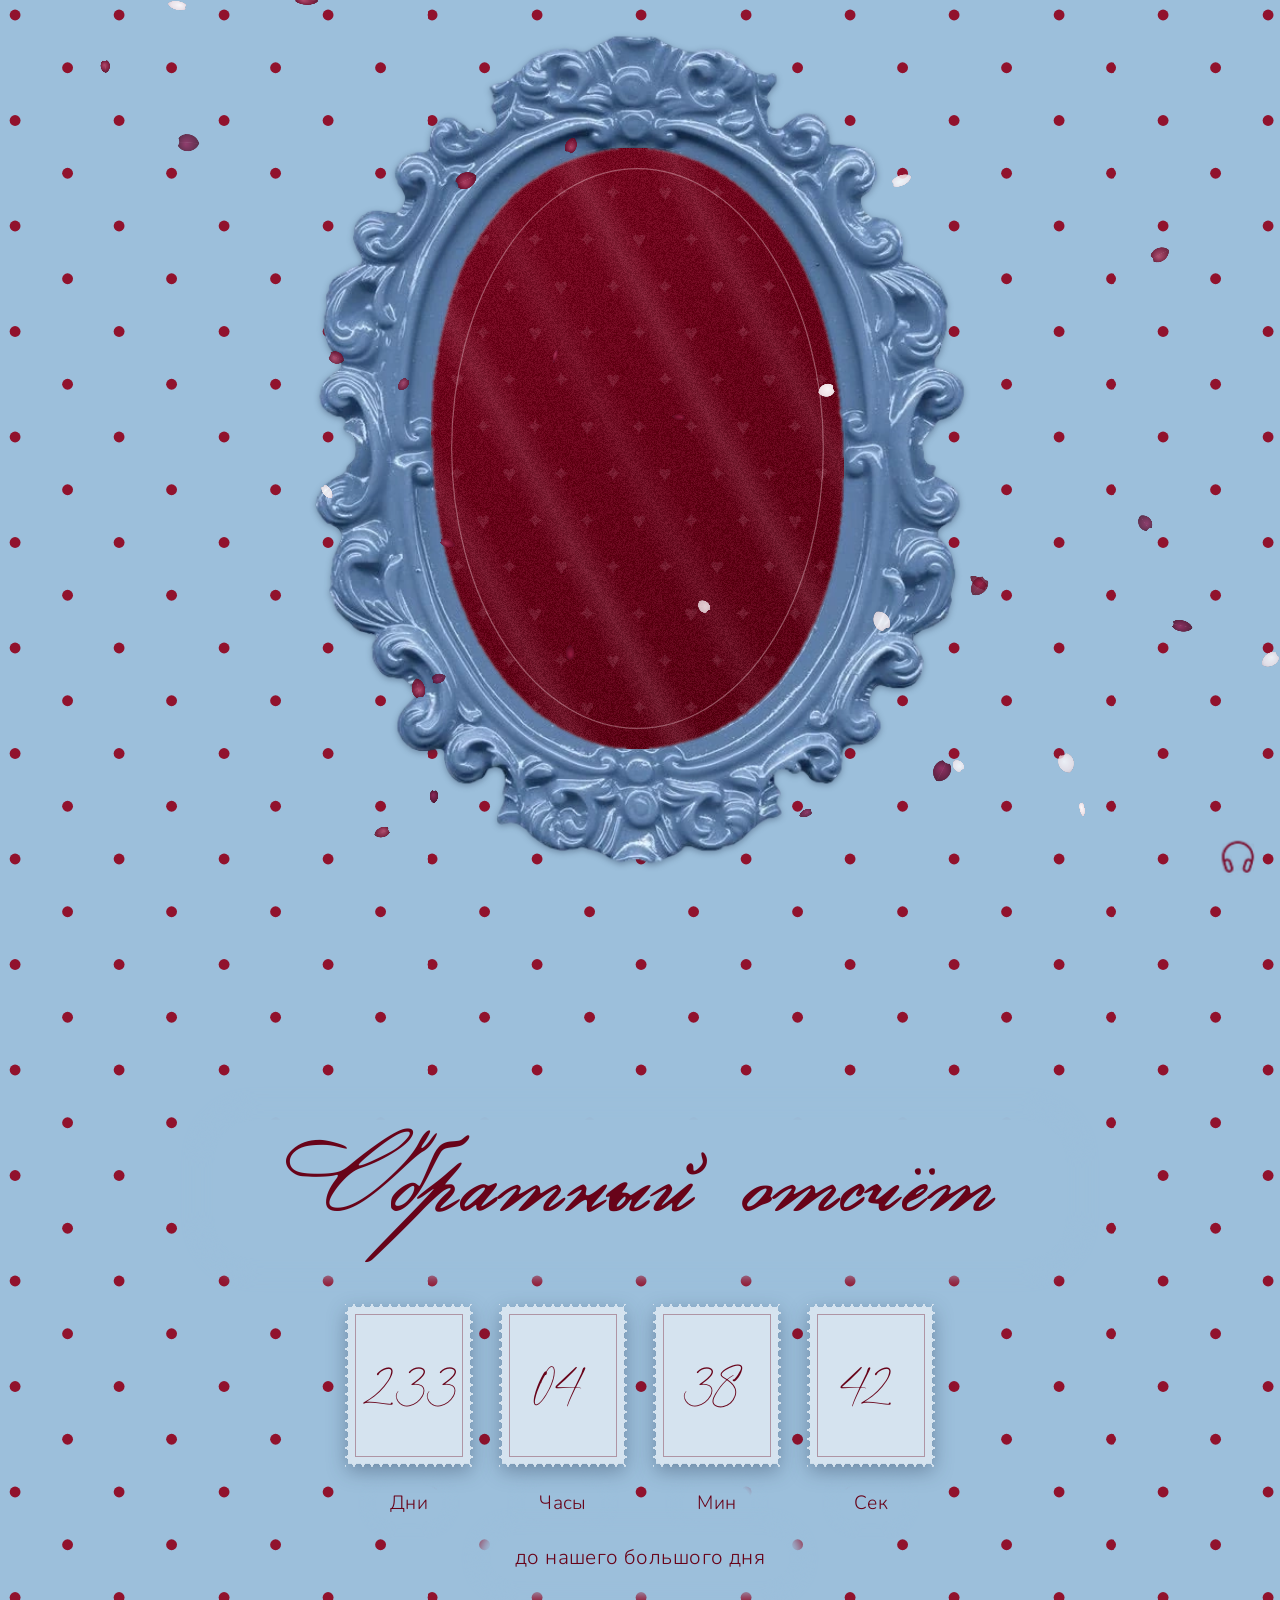
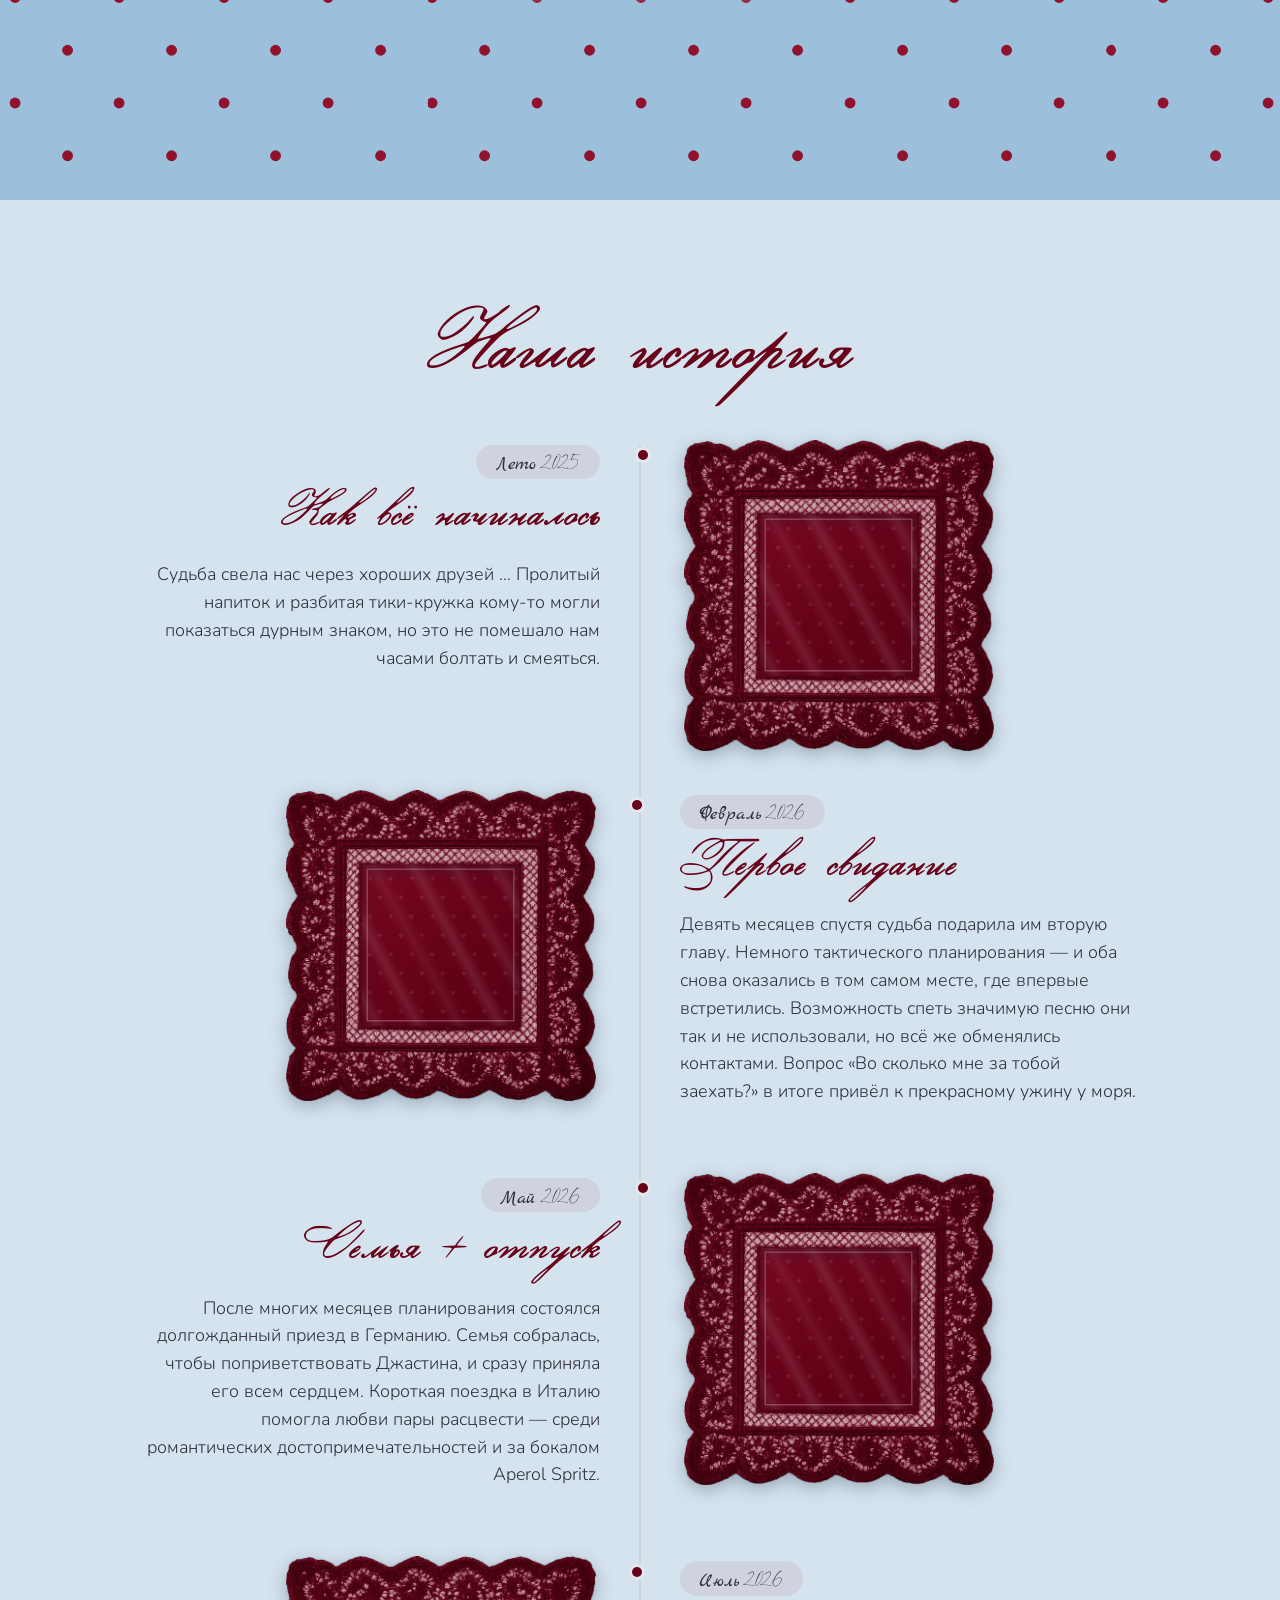
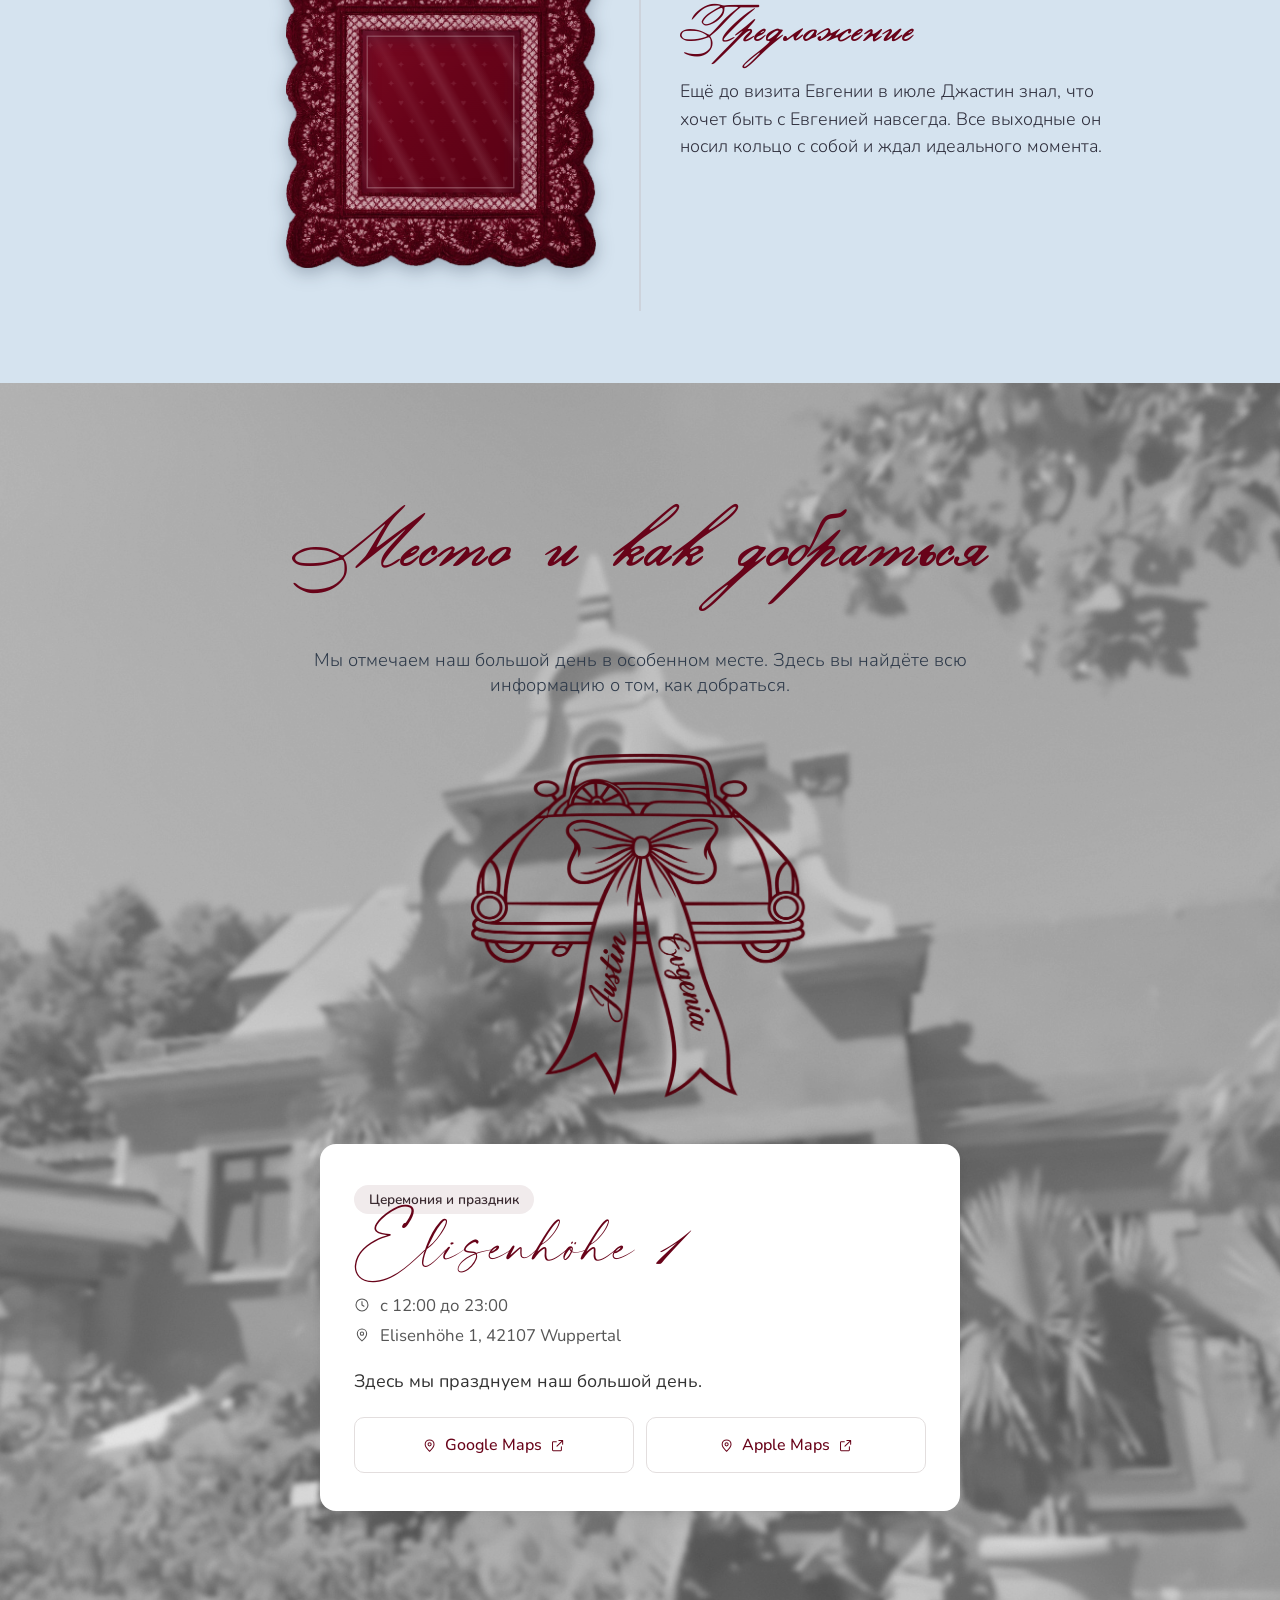
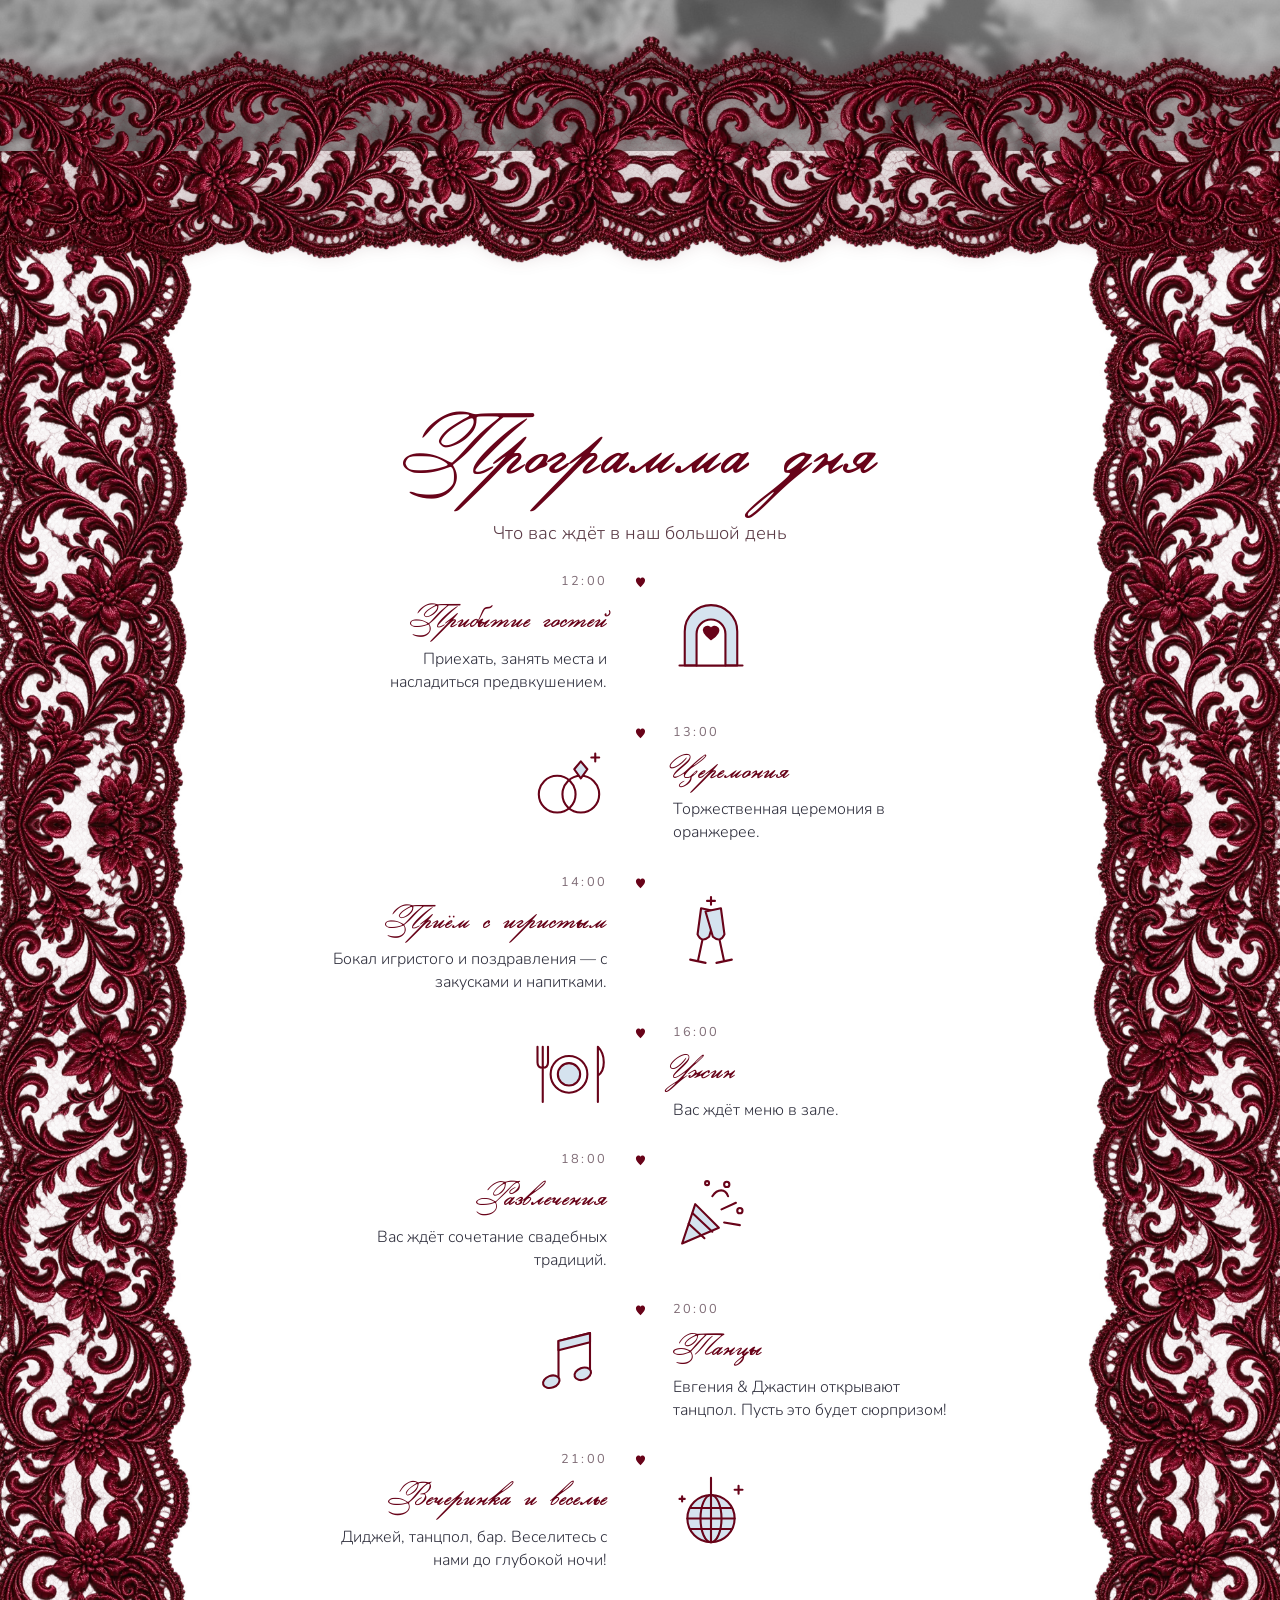
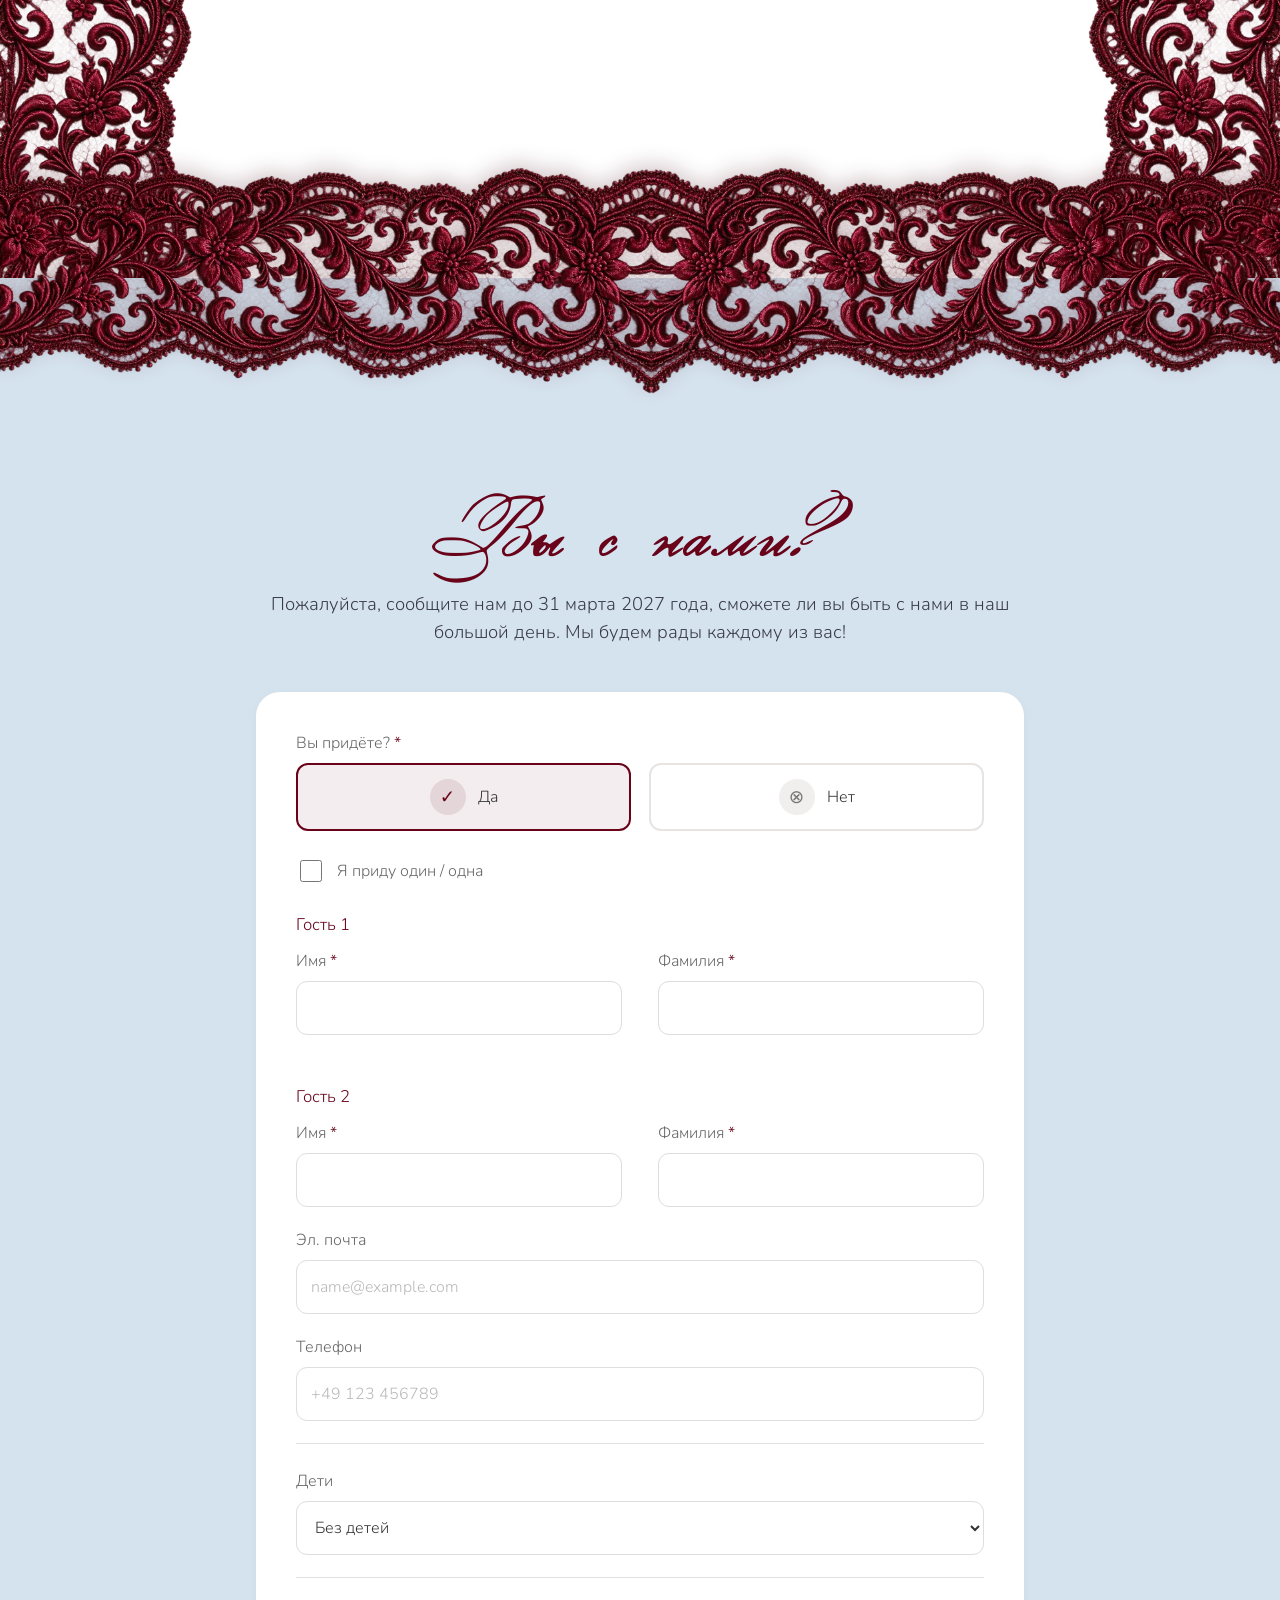
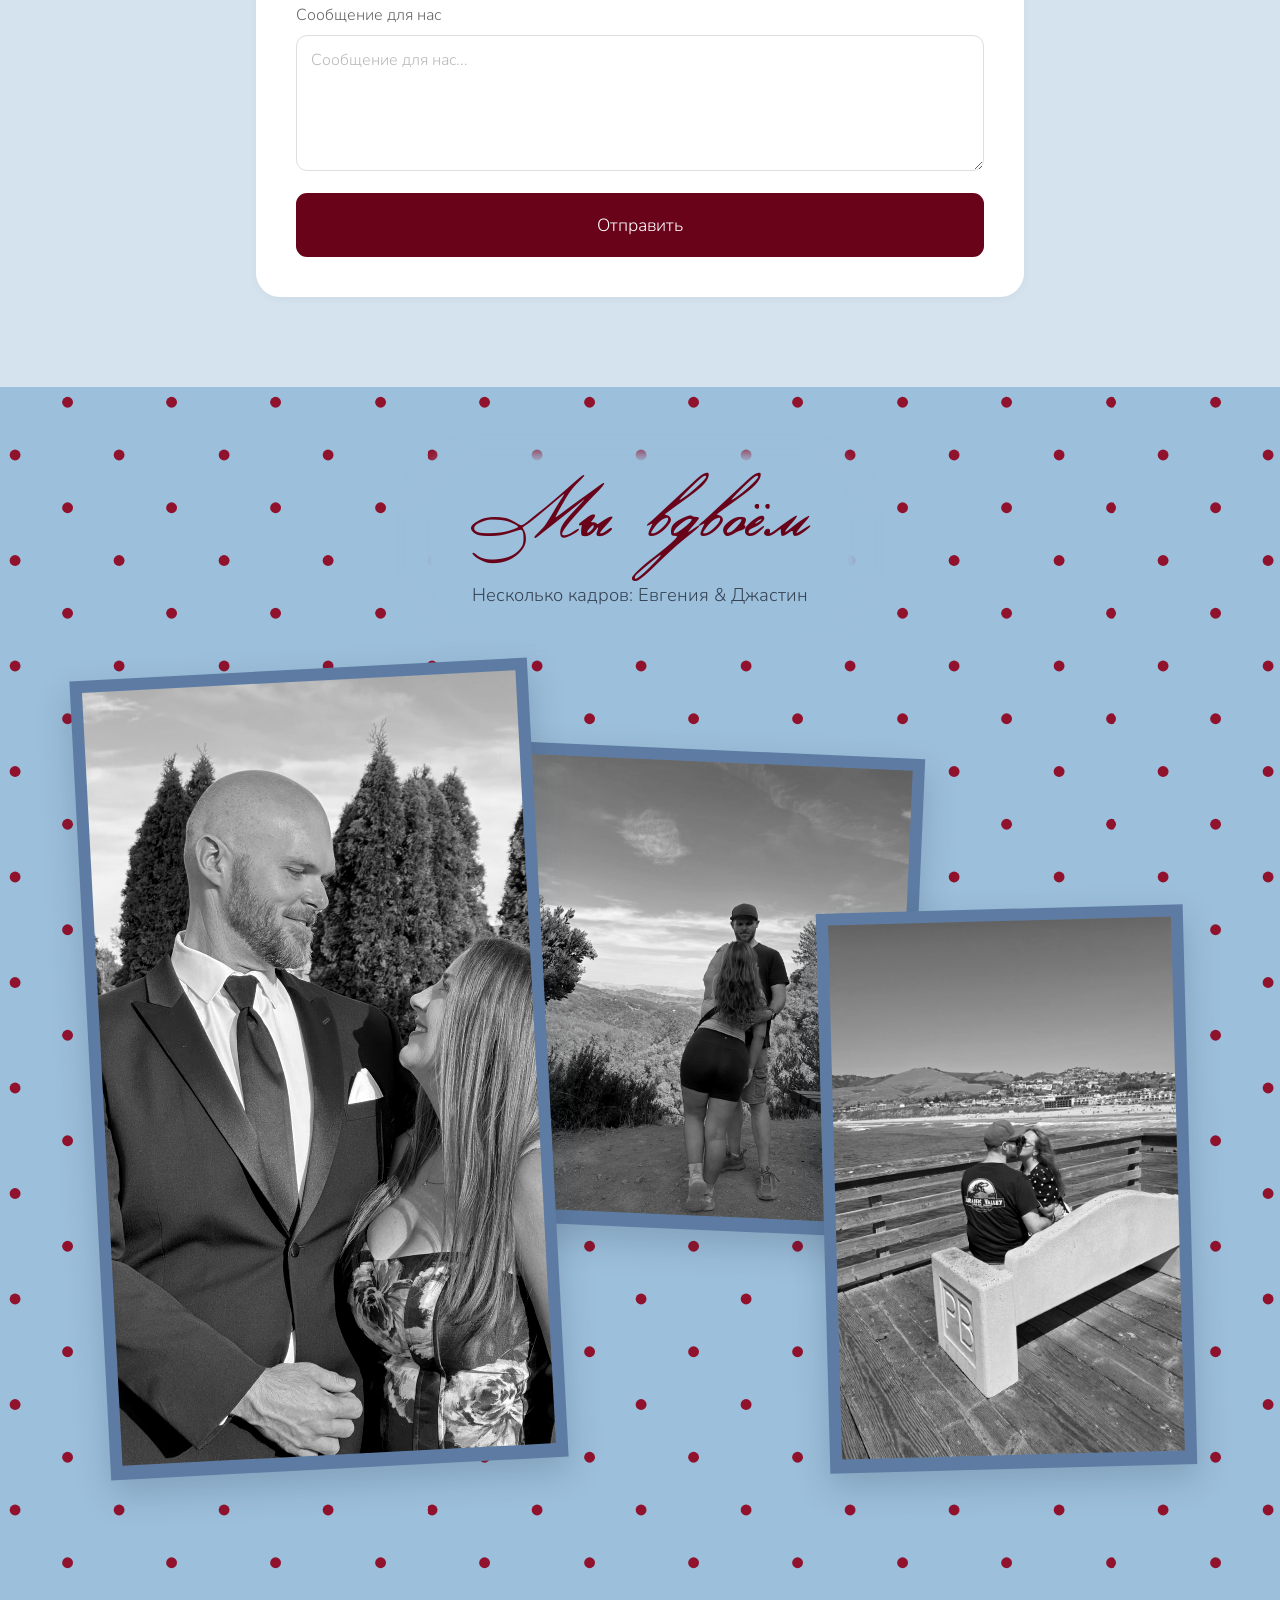
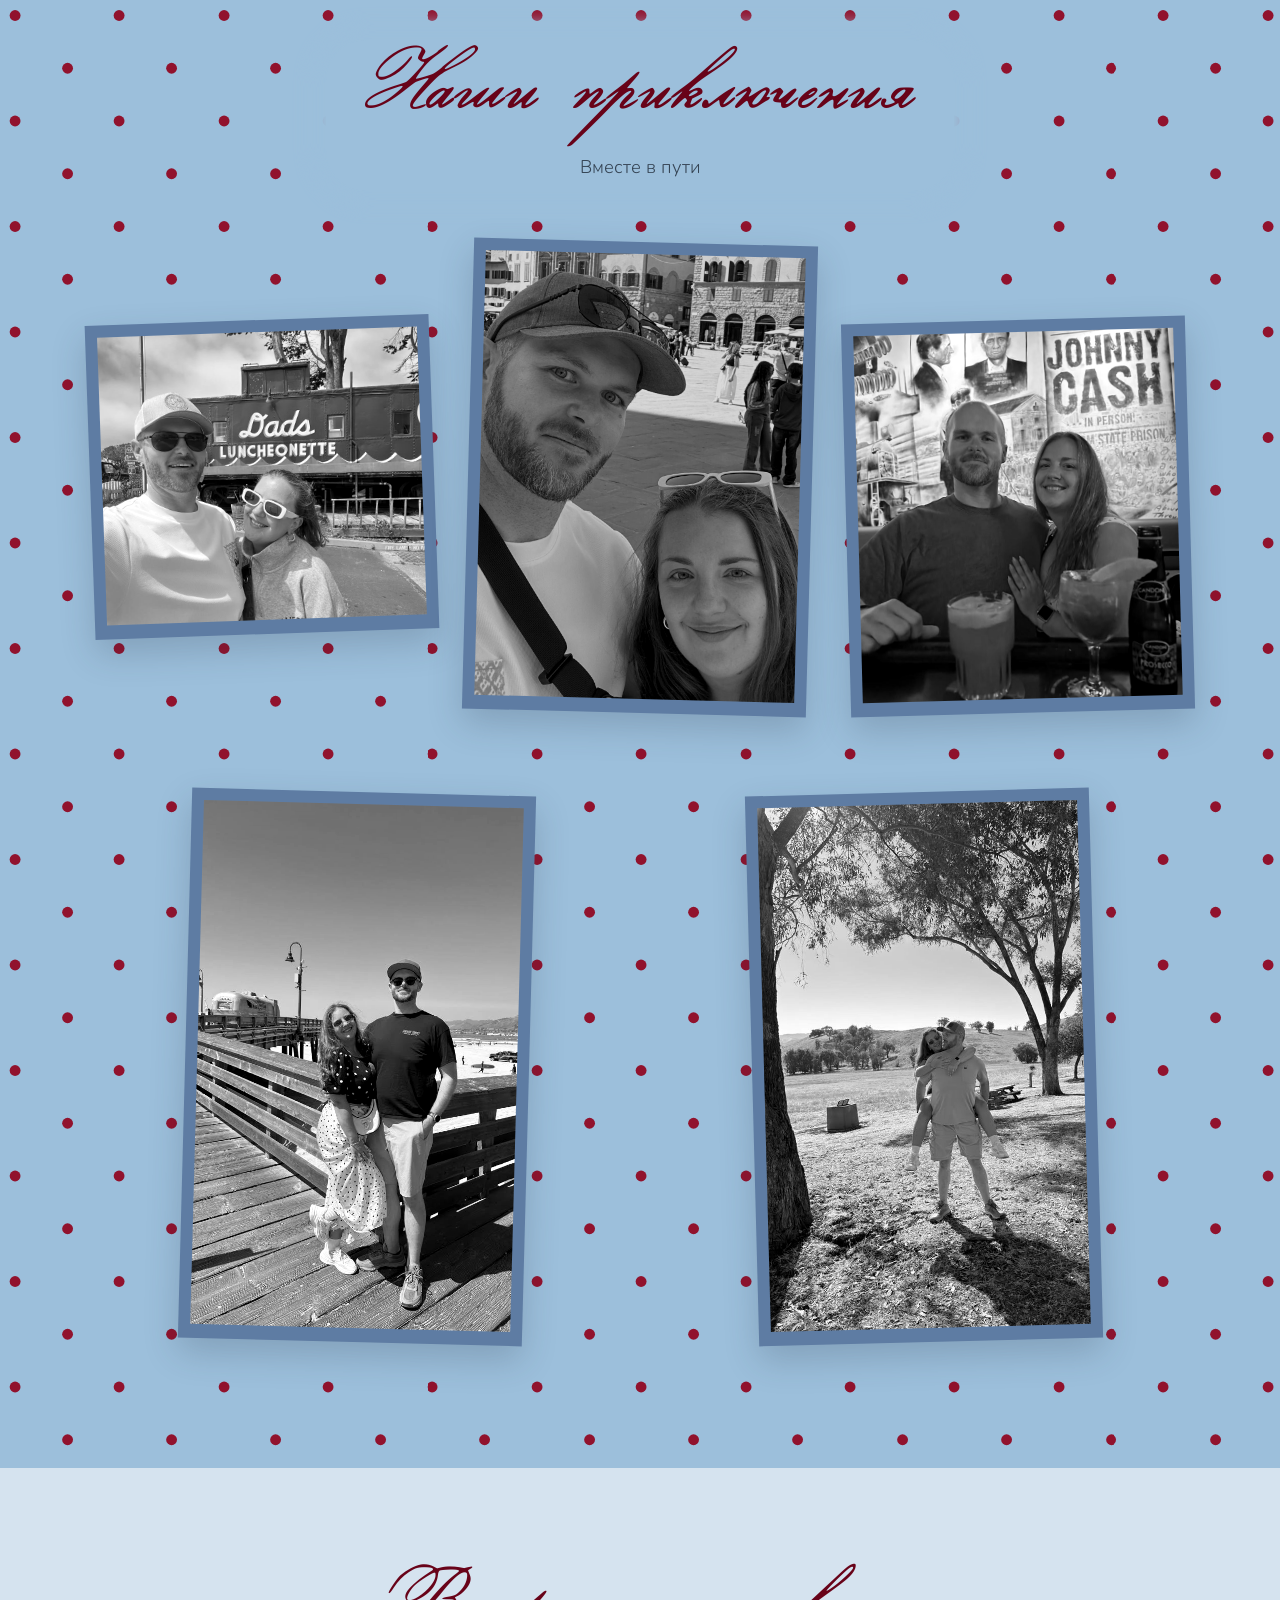
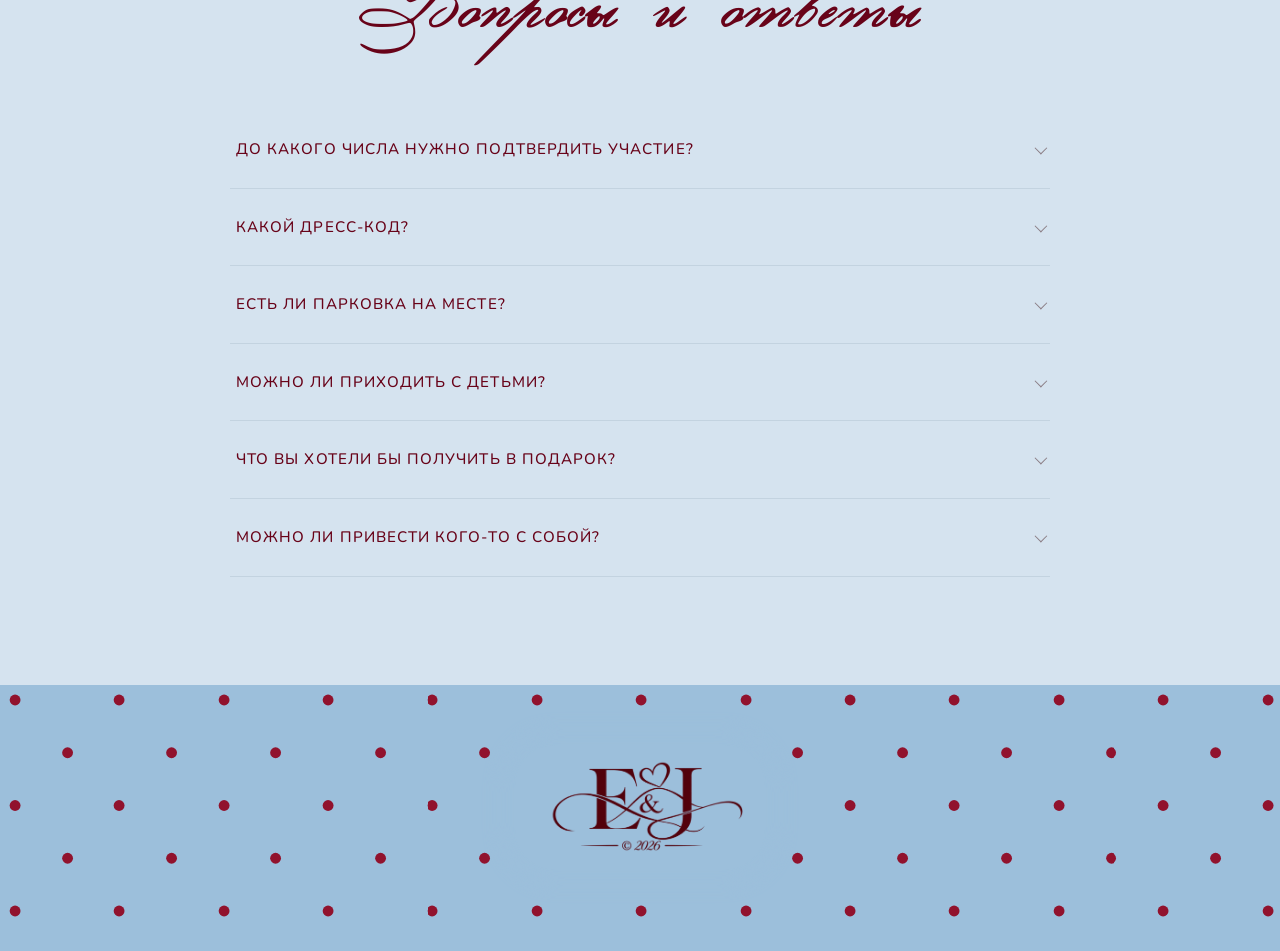
==== commit d9a23ff1: "Add files via upload" ====
--- a/index.html
+++ b/index.html
@@ -502,7 +502,7 @@
 <section class="story" id="geschichte"><h2 class="rv">Наша история</h2><div class="tl">
 <div class="it rv"><span class="pill">Лето 2025</span><h3>Как всё начиналось</h3><p>Судьба свела нас через хороших друзей … Пролитый напиток и разбитая тики-кружка кому-то могли показаться дурным знаком, но это не помешало нам часами болтать и смеяться.</p><div class="fr"><img src="./assets/images/img-10.jpg" alt="Евгения и Джастин" loading="lazy"></div></div>
 <div class="it r rv"><span class="pill">Февраль 2026</span><h3>Первое свидание</h3><p>Девять месяцев спустя судьба подарила им вторую главу. Немного тактического планирования — и оба снова оказались в том самом месте, где впервые встретились. Возможность спеть значимую песню они так и не использовали, но всё же обменялись контактами. Вопрос «Во сколько мне за тобой заехать?» в итоге привёл к прекрасному ужину у моря.</p><div class="fr"><img src="./assets/images/img-11.jpg" alt="Евгения и Джастин на первом свидании" loading="lazy"></div></div>
-<div class="it rv"><span class="pill">Май 2026</span><h3>Семья + отпуск</h3><p>После многих месяцев планирования состоялся долгожданный приезд в Германию. Семья собралась, чтобы поприветствовать Джастина, и сразу приняла его всем сердцем. Короткая поездка в Италию помогла любви пары расцвести — среди романтических достопримечательностей и за бокалом Апероль Шприц.</p><div class="fr"><img src="./assets/images/img-12.jpg" alt="Евгения и Джастин в отпуске в Италии" loading="lazy"></div></div>
+<div class="it rv"><span class="pill">Май 2026</span><h3>Семья + отпуск</h3><p>После многих месяцев планирования состоялся долгожданный приезд в Германию. Семья собралась, чтобы поприветствовать Джастина, и сразу приняла его всем сердцем. Короткая поездка в Италию помогла любви пары расцвести — среди романтических достопримечательностей и за бокалом Aperol Spritz.</p><div class="fr"><img src="./assets/images/img-12.jpg" alt="Евгения и Джастин в отпуске в Италии" loading="lazy"></div></div>
 <div class="it r rv"><span class="pill">Июль 2026</span><h3>Предложение</h3><p>Ещё до визита Евгении в июле Джастин знал, что хочет быть с Евгенией навсегда. Все выходные он носил кольцо с собой и ждал идеального момента.</p><div class="fr"><img src="./assets/images/img-13.jpg" alt="Джастин делает предложение Евгении" loading="lazy"></div></div>
 </div></section>
 <style id="loc-font">
